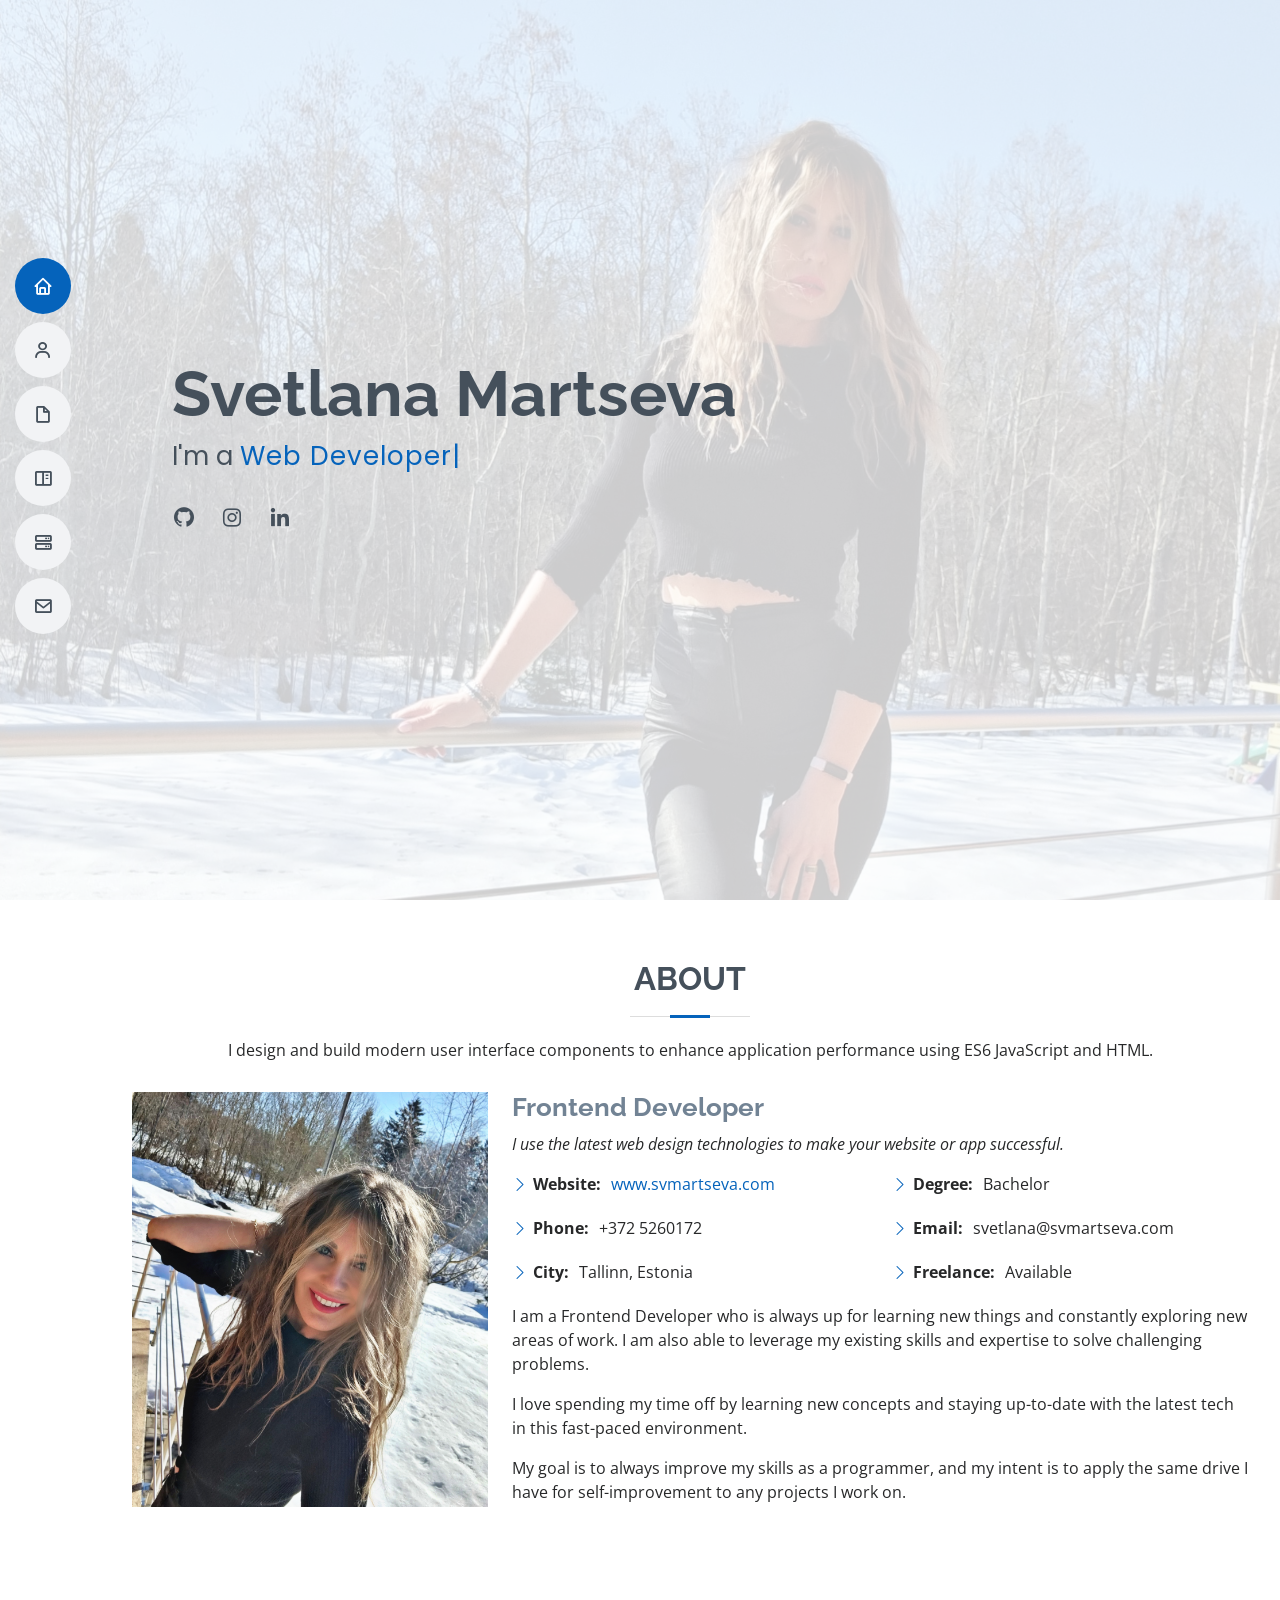
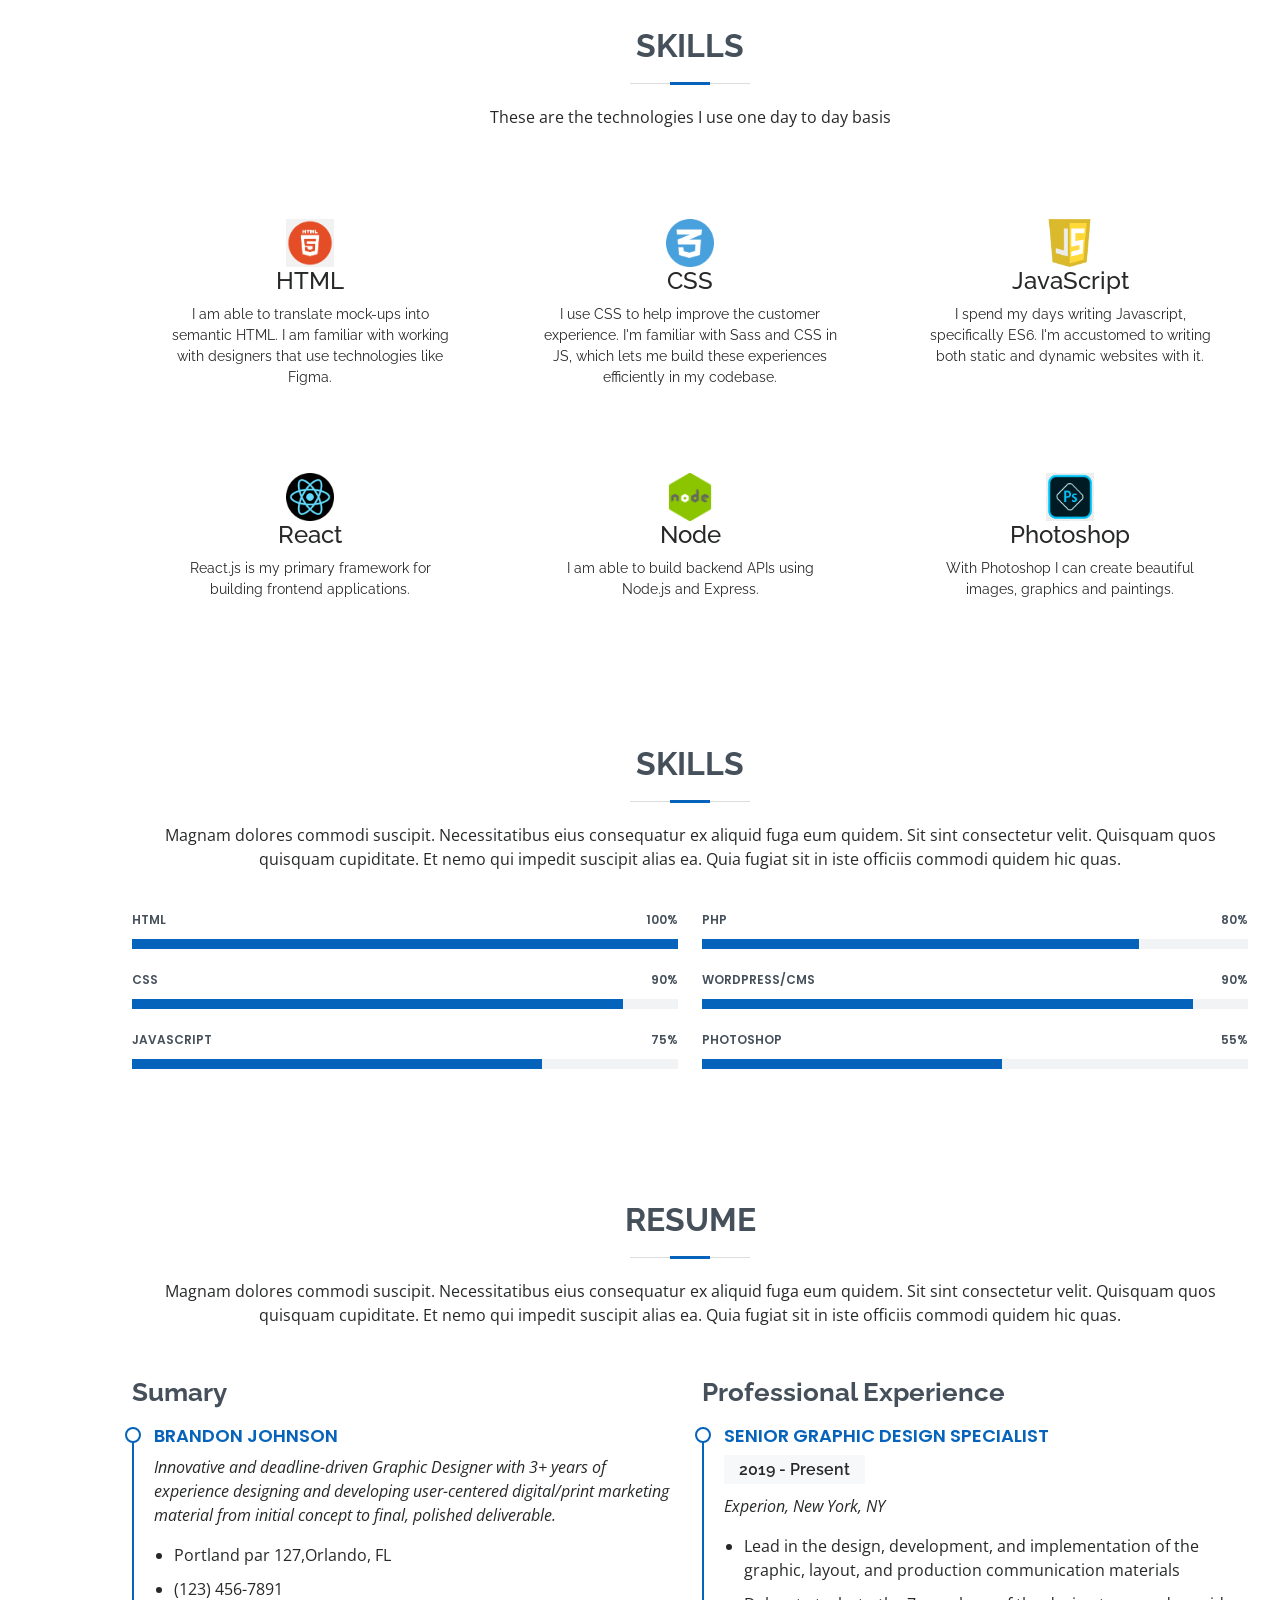
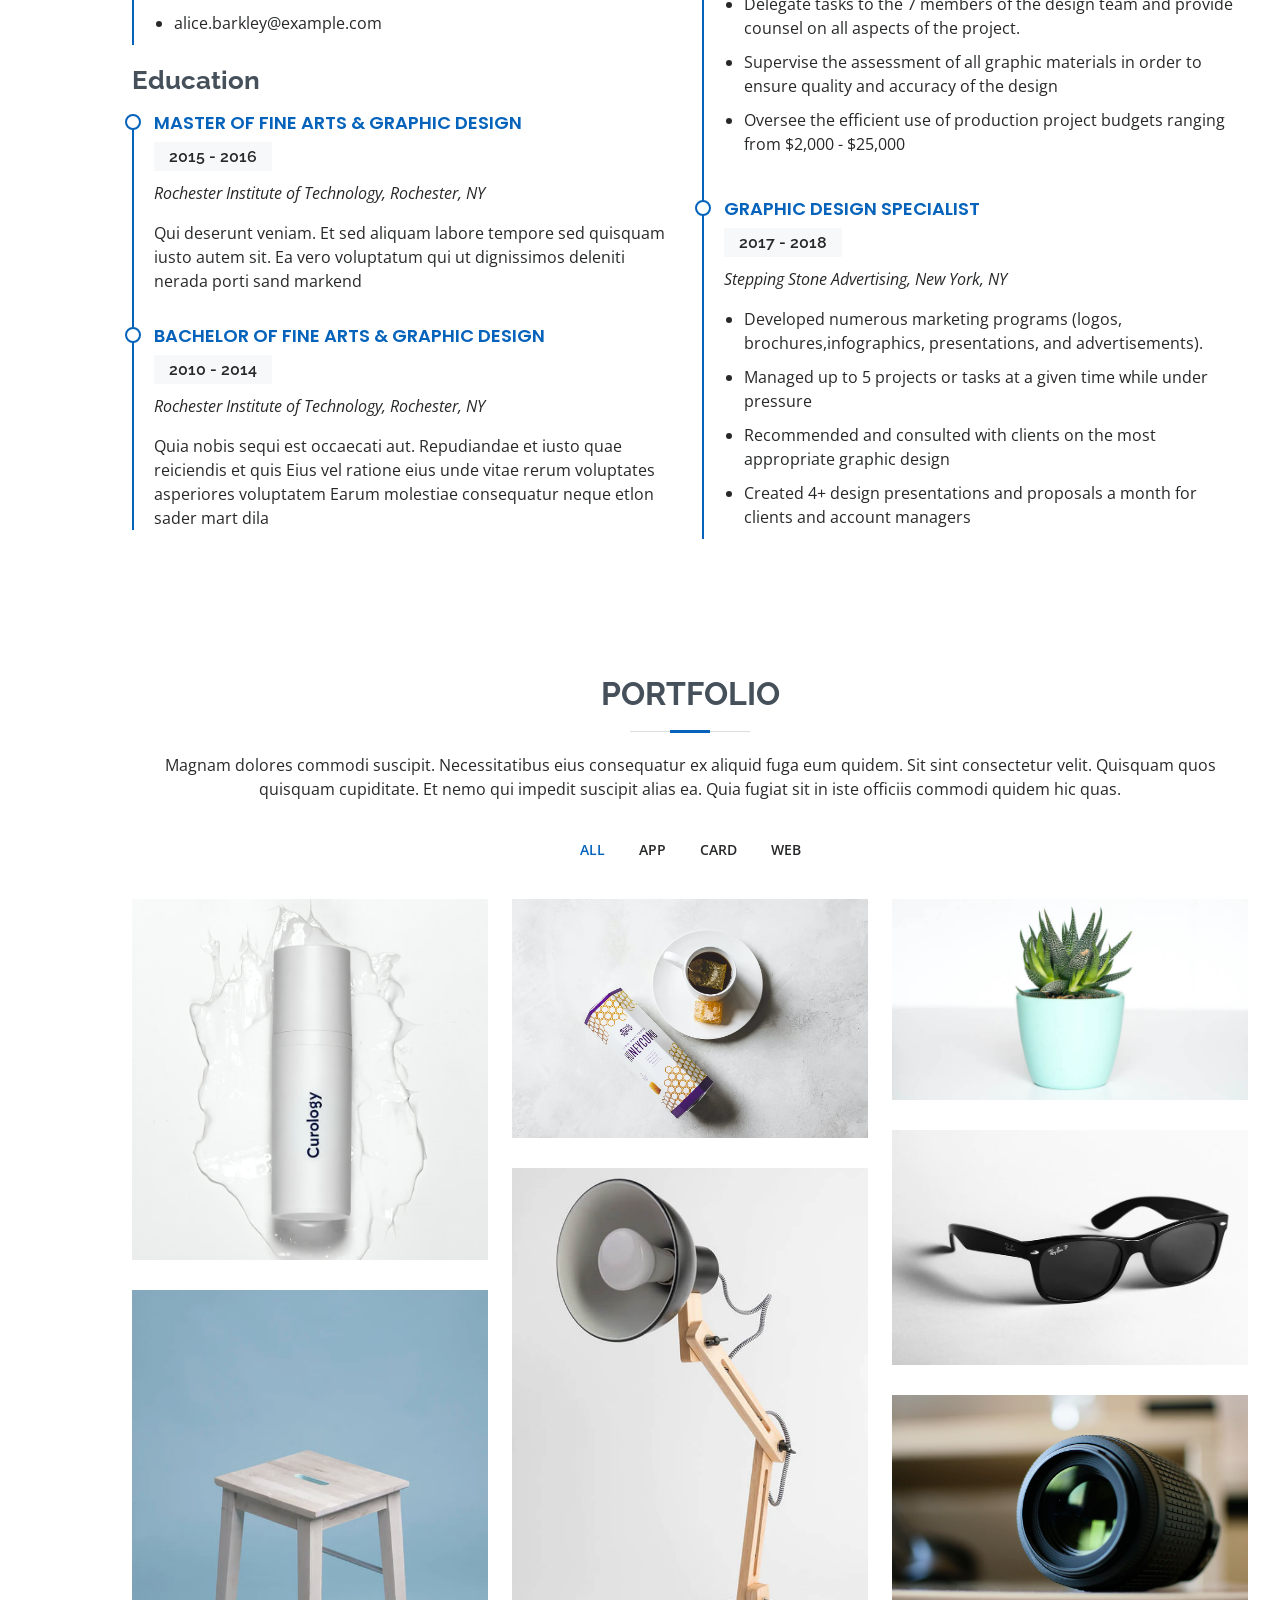
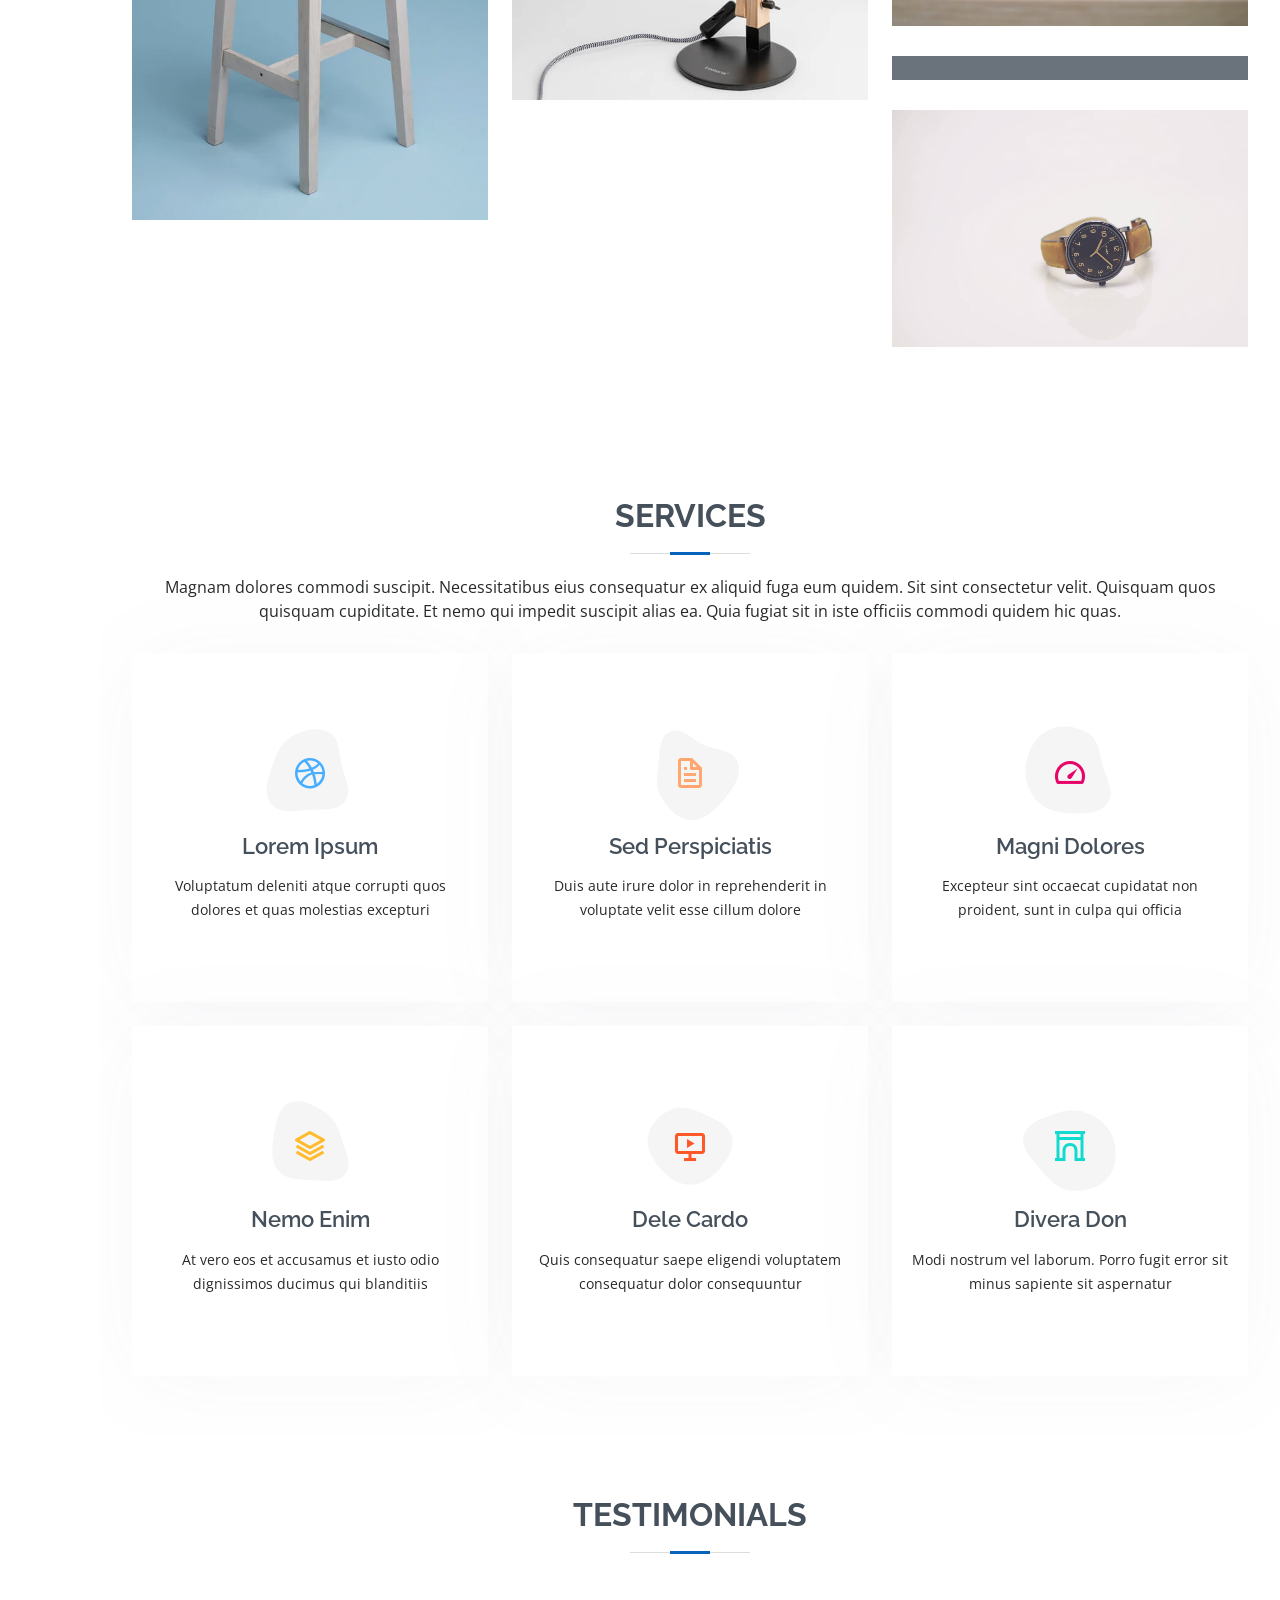
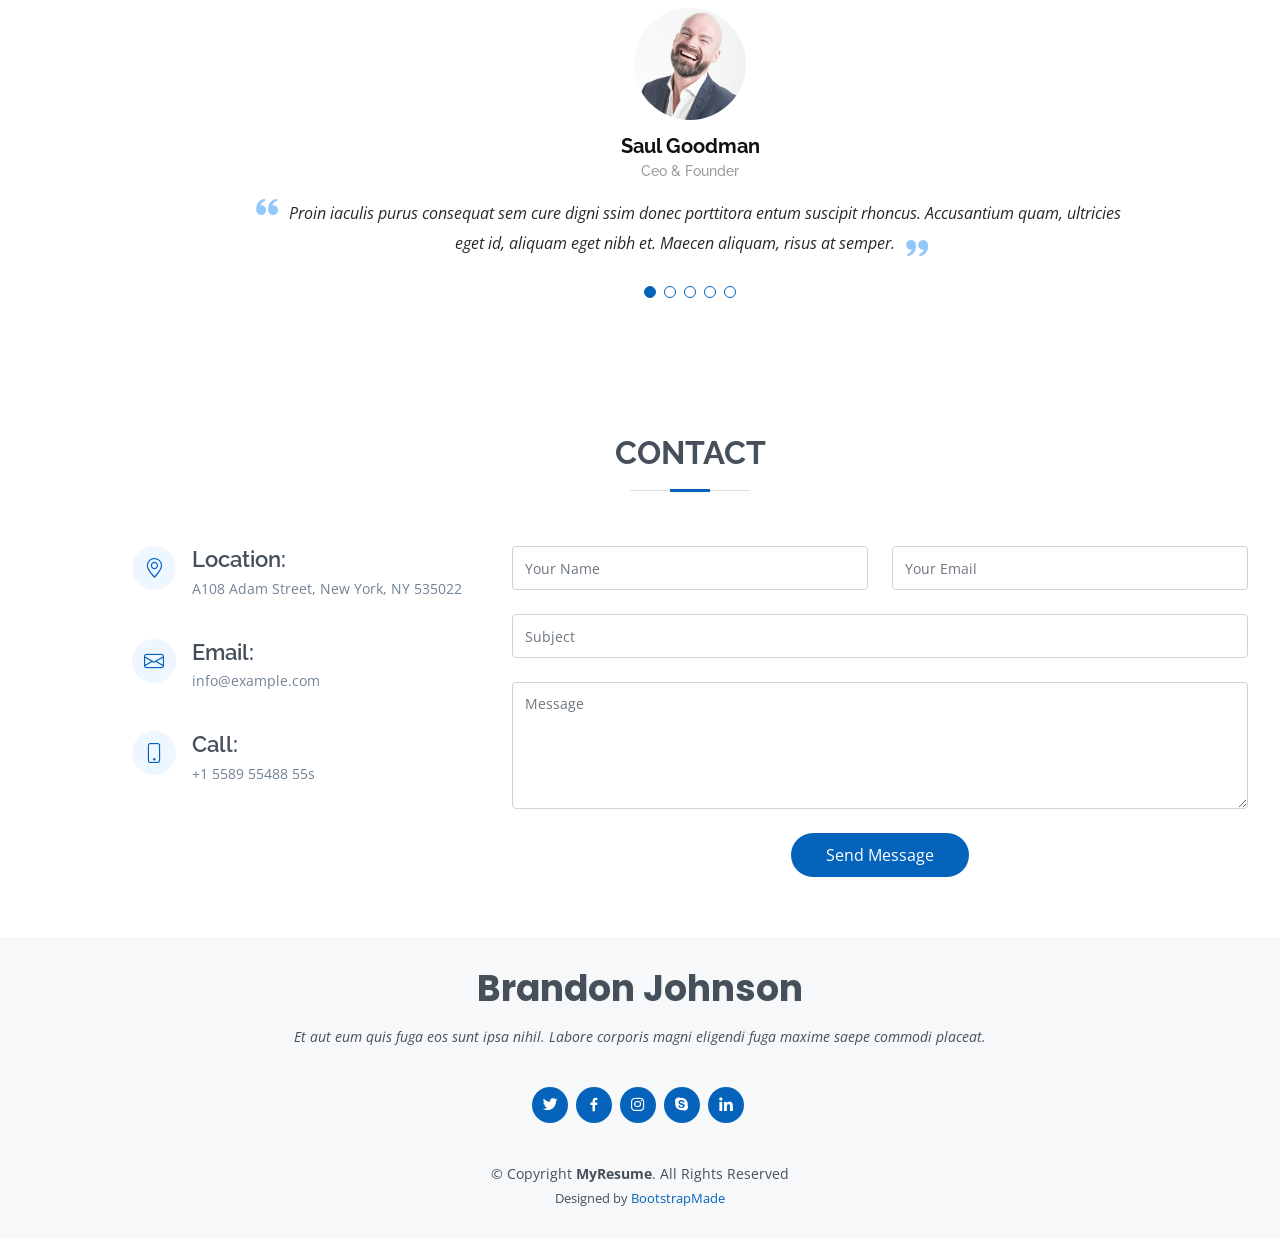
==== index.html @ 1cdd3e46 "Update skills section" ====
<!DOCTYPE html>
<html lang="en">
  <head>
    <meta charset="utf-8" />
    <meta content="width=device-width, initial-scale=1.0" name="viewport" />

    <title>Svetlana Martseva</title>
    <meta content="" name="description" />
    <meta content="" name="keywords" />

    <!-- Favicons -->
    <link href="assets/img/sm-logo.png" rel="icon" />
    <link href="assets/img/apple-touch-icon.png" rel="apple-touch-icon" />

    <!-- Google Fonts -->
    <link
      href="https://fonts.googleapis.com/css?family=Open+Sans:300,300i,400,400i,600,600i,700,700i|Raleway:300,300i,400,400i,500,500i,600,600i,700,700i|Poppins:300,300i,400,400i,500,500i,600,600i,700,700i"
      rel="stylesheet"
    />

    <!-- Vendor CSS Files -->
    <link href="assets/vendor/aos/aos.css" rel="stylesheet" />
    <link
      href="assets/vendor/bootstrap/css/bootstrap.min.css"
      rel="stylesheet"
    />
    <link
      href="assets/vendor/bootstrap-icons/bootstrap-icons.css"
      rel="stylesheet"
    />
    <link href="assets/vendor/boxicons/css/boxicons.min.css" rel="stylesheet" />
    <link
      href="assets/vendor/glightbox/css/glightbox.min.css"
      rel="stylesheet"
    />
    <link href="assets/vendor/swiper/swiper-bundle.min.css" rel="stylesheet" />

    <!-- Template Main CSS File -->
    <link href="assets/css/style.css" rel="stylesheet" />

    <!-- =======================================================
  * Template Name: MyResume - v4.7.0
  * Template URL: https://bootstrapmade.com/free-html-bootstrap-template-my-resume/
  * Author: BootstrapMade.com
  * License: https://bootstrapmade.com/license/
  ======================================================== -->
  </head>

  <body>
    <!-- ======= Mobile nav toggle button ======= -->
    <!-- <button type="button" class="mobile-nav-toggle d-xl-none"><i class="bi bi-list mobile-nav-toggle"></i></button> -->
    <i class="bi bi-list mobile-nav-toggle d-xl-none"></i>
    <!-- ======= Header ======= -->
    <header id="header" class="d-flex flex-column justify-content-center">
      <nav id="navbar" class="navbar nav-menu">
        <ul>
          <li>
            <a href="#hero" class="nav-link scrollto active"
              ><i class="bx bx-home"></i> <span>Home</span></a
            >
          </li>
          <li>
            <a href="#about" class="nav-link scrollto"
              ><i class="bx bx-user"></i> <span>About</span></a
            >
          </li>
          <li>
            <a href="#resume" class="nav-link scrollto"
              ><i class="bx bx-file-blank"></i> <span>Resume</span></a
            >
          </li>
          <li>
            <a href="#portfolio" class="nav-link scrollto"
              ><i class="bx bx-book-content"></i> <span>Portfolio</span></a
            >
          </li>
          <li>
            <a href="#services" class="nav-link scrollto"
              ><i class="bx bx-server"></i> <span>Services</span></a
            >
          </li>
          <li>
            <a href="#contact" class="nav-link scrollto"
              ><i class="bx bx-envelope"></i> <span>Contact</span></a
            >
          </li>
        </ul>
      </nav>
      <!-- .nav-menu -->
    </header>
    <!-- End Header -->

    <!-- ======= Hero Section ======= -->
    <section id="hero" class="d-flex flex-column justify-content-center">
      <div class="container" data-aos="zoom-in" data-aos-delay="100">
        <h1>Svetlana Martseva</h1>
        <p>
          I'm a
          <span
            class="typed"
            data-typed-items="Web Developer, Student, Freelancer"
          ></span>
        </p>
        <div class="social-links">
          <a href="https://github.com/Svmar1203" target="blank" class="github"
            ><i class="bx bxl-github"></i
          ></a>
          <a
            href="https://www.instagram.com/svmar1203/"
            target="blank"
            class="instagram"
            ><i class="bx bxl-instagram"></i
          ></a>
          <a
            href="https://www.linkedin.com/in/svmartseva/"
            target="blank"
            class="linkedin"
            ><i class="bx bxl-linkedin"></i
          ></a>
        </div>
      </div>
    </section>
    <!-- End Hero -->

    <main id="main">
      <!-- ======= About Section ======= -->
      <section id="about" class="about">
        <div class="container" data-aos="fade-up">
          <div class="section-title">
            <h2>About</h2>
            <p>
              I design and build modern user interface components to enhance
              application performance using ES6 JavaScript and HTML.
            </p>
          </div>

          <div class="row">
            <div class="col-lg-4">
              <img src="assets/img/img7.jpg" class="img-fluid" alt="" />
            </div>
            <div class="col-lg-8 pt-4 pt-lg-0 content">
              <h3>Frontend Developer</h3>
              <p class="fst-italic">
                I use the latest web design technologies to make your website or
                app successful.
              </p>
              <div class="row">
                <div class="col-lg-6">
                  <ul>
                    <li>
                      <i class="bi bi-chevron-right"></i>
                      <strong>Website:</strong>
                      <a href="https://www.svmartseva.com" target="_blank"
                        >www.svmartseva.com</a
                      >
                    </li>
                    <li>
                      <i class="bi bi-chevron-right"></i>
                      <strong>Phone:</strong> <span>+372 5260172</span>
                    </li>
                    <li>
                      <i class="bi bi-chevron-right"></i>
                      <strong>City:</strong> <span>Tallinn, Estonia</span>
                    </li>
                  </ul>
                </div>
                <div class="col-lg-6">
                  <ul>
                    <li>
                      <i class="bi bi-chevron-right"></i>
                      <strong>Degree:</strong> <span>Bachelor</span>
                    </li>
                    <li>
                      <i class="bi bi-chevron-right"></i>
                      <strong>Email:</strong>
                      <span>svetlana@svmartseva.com</span>
                    </li>
                    <li>
                      <i class="bi bi-chevron-right"></i>
                      <strong>Freelance:</strong> <span>Available</span>
                    </li>
                  </ul>
                </div>
              </div>
              <p>
                I am a Frontend Developer who is always up for learning new
                things and constantly exploring new areas of work. I am also
                able to leverage my existing skills and expertise to solve
                challenging problems.
              </p>
              <p>
                I love spending my time off by learning new concepts and staying
                up-to-date with the latest tech in this fast-paced environment.
              </p>
              <p>
                My goal is to always improve my skills as a programmer, and my
                intent is to apply the same drive I have for self-improvement to
                any projects I work on.
              </p>
            </div>
          </div>
        </div>
      </section>
      <!-- End About Section -->

      <!-- ======= Skills Section ======= -->
      <section id="skills" class="skills">
        <div class="container" data-aos="fade-up">
          <div class="section-title">
            <h2>Skills</h2>
            <p>These are the technologies I use one day to day basis</p>
          </div>

          <div class="row">
            <div class="col-lg-4 col-md-6">
              <div class="count-box">
                <img src="assets/img/skills/html5.png" class="skill-indiv" />
                <h4>HTML</h4>
                <p>
                  I am able to translate mock-ups into semantic HTML. I am
                  familiar with working with designers that use technologies
                  like Figma.
                </p>
              </div>
            </div>

            <div class="col-lg-4 col-md-6 mt-5 mt-md-0">
              <div class="count-box">
                <img src="assets/img/skills/css5.png" class="skill-indiv" />

                <h4>CSS</h4>
                <p>
                  I use CSS to help improve the customer experience. I'm
                  familiar with Sass and CSS in JS, which lets me build these
                  experiences efficiently in my codebase.
                </p>
              </div>
            </div>

            <div class="col-lg-4 col-md-6 mt-5 mt-lg-0">
              <div class="count-box">
                <img src="assets/img/skills/js.png" class="skill-indiv" />

                <h4>JavaScript</h4>
                <p>
                  I spend my days writing Javascript, specifically ES6. I'm
                  accustomed to writing both static and dynamic websites with
                  it.
                </p>
              </div>
            </div>

            <div class="col-lg-4 col-md-6 mt-5 mt-lg-0">
              <div class="count-box">
                <img src="assets/img/skills/react.png" class="skill-indiv" />

                <h4>React</h4>
                <p>
                  React.js is my primary framework for building frontend
                  applications.
                </p>
              </div>
            </div>

            <div class="col-lg-4 col-md-6 mt-5 mt-lg-0">
              <div class="count-box">
                 <img src="assets/img/skills/node.png" class="skill-indiv"></img>

                <h4>Node</h4>
                <p>
                  I am able to build backend APIs using Node.js and Express.
                </p>
              </div>
            </div>

            <div class="col-lg-4 col-md-6 mt-5 mt-lg-0">
              <div class="count-box">
                <img src="assets/img/skills/ps1.png" class="skill-indiv" />

                <h4>Photoshop</h4>
                <p>
                  With Photoshop I can create beautiful images, graphics and
                  paintings.
                </p>
              </div>
            </div>
          </div>
        </div>
      </section>
      <!-- End Facts Section -->

      <!-- ======= Skills Section ======= -->
      <section id="skills" class="skills section-bg">
        <div class="container" data-aos="fade-up">
          <div class="section-title">
            <h2>Skills</h2>
            <p>
              Magnam dolores commodi suscipit. Necessitatibus eius consequatur
              ex aliquid fuga eum quidem. Sit sint consectetur velit. Quisquam
              quos quisquam cupiditate. Et nemo qui impedit suscipit alias ea.
              Quia fugiat sit in iste officiis commodi quidem hic quas.
            </p>
          </div>

          <div class="row skills-content">
            <div class="col-lg-6">
              <div class="progress">
                <span class="skill">HTML <i class="val">100%</i></span>
                <div class="progress-bar-wrap">
                  <div
                    class="progress-bar"
                    role="progressbar"
                    aria-valuenow="100"
                    aria-valuemin="0"
                    aria-valuemax="100"
                  ></div>
                </div>
              </div>

              <div class="progress">
                <span class="skill">CSS <i class="val">90%</i></span>
                <div class="progress-bar-wrap">
                  <div
                    class="progress-bar"
                    role="progressbar"
                    aria-valuenow="90"
                    aria-valuemin="0"
                    aria-valuemax="100"
                  ></div>
                </div>
              </div>

              <div class="progress">
                <span class="skill">JavaScript <i class="val">75%</i></span>
                <div class="progress-bar-wrap">
                  <div
                    class="progress-bar"
                    role="progressbar"
                    aria-valuenow="75"
                    aria-valuemin="0"
                    aria-valuemax="100"
                  ></div>
                </div>
              </div>
            </div>

            <div class="col-lg-6">
              <div class="progress">
                <span class="skill">PHP <i class="val">80%</i></span>
                <div class="progress-bar-wrap">
                  <div
                    class="progress-bar"
                    role="progressbar"
                    aria-valuenow="80"
                    aria-valuemin="0"
                    aria-valuemax="100"
                  ></div>
                </div>
              </div>

              <div class="progress">
                <span class="skill">WordPress/CMS <i class="val">90%</i></span>
                <div class="progress-bar-wrap">
                  <div
                    class="progress-bar"
                    role="progressbar"
                    aria-valuenow="90"
                    aria-valuemin="0"
                    aria-valuemax="100"
                  ></div>
                </div>
              </div>

              <div class="progress">
                <span class="skill">Photoshop <i class="val">55%</i></span>
                <div class="progress-bar-wrap">
                  <div
                    class="progress-bar"
                    role="progressbar"
                    aria-valuenow="55"
                    aria-valuemin="0"
                    aria-valuemax="100"
                  ></div>
                </div>
              </div>
            </div>
          </div>
        </div>
      </section>
      <!-- End Skills Section -->

      <!-- ======= Resume Section ======= -->
      <section id="resume" class="resume">
        <div class="container" data-aos="fade-up">
          <div class="section-title">
            <h2>Resume</h2>
            <p>
              Magnam dolores commodi suscipit. Necessitatibus eius consequatur
              ex aliquid fuga eum quidem. Sit sint consectetur velit. Quisquam
              quos quisquam cupiditate. Et nemo qui impedit suscipit alias ea.
              Quia fugiat sit in iste officiis commodi quidem hic quas.
            </p>
          </div>

          <div class="row">
            <div class="col-lg-6">
              <h3 class="resume-title">Sumary</h3>
              <div class="resume-item pb-0">
                <h4>Brandon Johnson</h4>
                <p>
                  <em
                    >Innovative and deadline-driven Graphic Designer with 3+
                    years of experience designing and developing user-centered
                    digital/print marketing material from initial concept to
                    final, polished deliverable.</em
                  >
                </p>
                <ul>
                  <li>Portland par 127,Orlando, FL</li>
                  <li>(123) 456-7891</li>
                  <li>alice.barkley@example.com</li>
                </ul>
              </div>

              <h3 class="resume-title">Education</h3>
              <div class="resume-item">
                <h4>Master of Fine Arts &amp; Graphic Design</h4>
                <h5>2015 - 2016</h5>
                <p><em>Rochester Institute of Technology, Rochester, NY</em></p>
                <p>
                  Qui deserunt veniam. Et sed aliquam labore tempore sed
                  quisquam iusto autem sit. Ea vero voluptatum qui ut
                  dignissimos deleniti nerada porti sand markend
                </p>
              </div>
              <div class="resume-item">
                <h4>Bachelor of Fine Arts &amp; Graphic Design</h4>
                <h5>2010 - 2014</h5>
                <p><em>Rochester Institute of Technology, Rochester, NY</em></p>
                <p>
                  Quia nobis sequi est occaecati aut. Repudiandae et iusto quae
                  reiciendis et quis Eius vel ratione eius unde vitae rerum
                  voluptates asperiores voluptatem Earum molestiae consequatur
                  neque etlon sader mart dila
                </p>
              </div>
            </div>
            <div class="col-lg-6">
              <h3 class="resume-title">Professional Experience</h3>
              <div class="resume-item">
                <h4>Senior graphic design specialist</h4>
                <h5>2019 - Present</h5>
                <p><em>Experion, New York, NY </em></p>
                <ul>
                  <li>
                    Lead in the design, development, and implementation of the
                    graphic, layout, and production communication materials
                  </li>
                  <li>
                    Delegate tasks to the 7 members of the design team and
                    provide counsel on all aspects of the project.
                  </li>
                  <li>
                    Supervise the assessment of all graphic materials in order
                    to ensure quality and accuracy of the design
                  </li>
                  <li>
                    Oversee the efficient use of production project budgets
                    ranging from $2,000 - $25,000
                  </li>
                </ul>
              </div>
              <div class="resume-item">
                <h4>Graphic design specialist</h4>
                <h5>2017 - 2018</h5>
                <p><em>Stepping Stone Advertising, New York, NY</em></p>
                <ul>
                  <li>
                    Developed numerous marketing programs (logos,
                    brochures,infographics, presentations, and advertisements).
                  </li>
                  <li>
                    Managed up to 5 projects or tasks at a given time while
                    under pressure
                  </li>
                  <li>
                    Recommended and consulted with clients on the most
                    appropriate graphic design
                  </li>
                  <li>
                    Created 4+ design presentations and proposals a month for
                    clients and account managers
                  </li>
                </ul>
              </div>
            </div>
          </div>
        </div>
      </section>
      <!-- End Resume Section -->

      <!-- ======= Portfolio Section ======= -->
      <section id="portfolio" class="portfolio section-bg">
        <div class="container" data-aos="fade-up">
          <div class="section-title">
            <h2>Portfolio</h2>
            <p>
              Magnam dolores commodi suscipit. Necessitatibus eius consequatur
              ex aliquid fuga eum quidem. Sit sint consectetur velit. Quisquam
              quos quisquam cupiditate. Et nemo qui impedit suscipit alias ea.
              Quia fugiat sit in iste officiis commodi quidem hic quas.
            </p>
          </div>

          <div class="row">
            <div
              class="col-lg-12 d-flex justify-content-center"
              data-aos="fade-up"
              data-aos-delay="100"
            >
              <ul id="portfolio-flters">
                <li data-filter="*" class="filter-active">All</li>
                <li data-filter=".filter-app">App</li>
                <li data-filter=".filter-card">Card</li>
                <li data-filter=".filter-web">Web</li>
              </ul>
            </div>
          </div>

          <div
            class="row portfolio-container"
            data-aos="fade-up"
            data-aos-delay="200"
          >
            <div class="col-lg-4 col-md-6 portfolio-item filter-app">
              <div class="portfolio-wrap">
                <img
                  src="assets/img/portfolio/portfolio-1.jpg"
                  class="img-fluid"
                  alt=""
                />
                <div class="portfolio-info">
                  <h4>App 1</h4>
                  <p>App</p>
                  <div class="portfolio-links">
                    <a
                      href="assets/img/portfolio/portfolio-1.jpg"
                      data-gallery="portfolioGallery"
                      class="portfolio-lightbox"
                      title="App 1"
                      ><i class="bx bx-plus"></i
                    ></a>
                    <a
                      href="portfolio-details.html"
                      class="portfolio-details-lightbox"
                      data-glightbox="type: external"
                      title="Portfolio Details"
                      ><i class="bx bx-link"></i
                    ></a>
                  </div>
                </div>
              </div>
            </div>

            <div class="col-lg-4 col-md-6 portfolio-item filter-web">
              <div class="portfolio-wrap">
                <img
                  src="assets/img/portfolio/portfolio-2.jpg"
                  class="img-fluid"
                  alt=""
                />
                <div class="portfolio-info">
                  <h4>Web 3</h4>
                  <p>Web</p>
                  <div class="portfolio-links">
                    <a
                      href="assets/img/portfolio/portfolio-2.jpg"
                      data-gallery="portfolioGallery"
                      class="portfolio-lightbox"
                      title="Web 3"
                      ><i class="bx bx-plus"></i
                    ></a>
                    <a
                      href="portfolio-details.html"
                      class="portfolio-details-lightbox"
                      data-glightbox="type: external"
                      title="Portfolio Details"
                      ><i class="bx bx-link"></i
                    ></a>
                  </div>
                </div>
              </div>
            </div>

            <div class="col-lg-4 col-md-6 portfolio-item filter-app">
              <div class="portfolio-wrap">
                <img
                  src="assets/img/portfolio/portfolio-3.jpg"
                  class="img-fluid"
                  alt=""
                />
                <div class="portfolio-info">
                  <h4>App 2</h4>
                  <p>App</p>
                  <div class="portfolio-links">
                    <a
                      href="assets/img/portfolio/portfolio-3.jpg"
                      data-gallery="portfolioGallery"
                      class="portfolio-lightbox"
                      title="App 2"
                      ><i class="bx bx-plus"></i
                    ></a>
                    <a
                      href="portfolio-details.html"
                      class="portfolio-details-lightbox"
                      data-glightbox="type: external"
                      title="Portfolio Details"
                      ><i class="bx bx-link"></i
                    ></a>
                  </div>
                </div>
              </div>
            </div>

            <div class="col-lg-4 col-md-6 portfolio-item filter-card">
              <div class="portfolio-wrap">
                <img
                  src="assets/img/portfolio/portfolio-4.jpg"
                  class="img-fluid"
                  alt=""
                />
                <div class="portfolio-info">
                  <h4>Card 2</h4>
                  <p>Card</p>
                  <div class="portfolio-links">
                    <a
                      href="assets/img/portfolio/portfolio-4.jpg"
                      data-gallery="portfolioGallery"
                      class="portfolio-lightbox"
                      title="Card 2"
                      ><i class="bx bx-plus"></i
                    ></a>
                    <a
                      href="portfolio-details.html"
                      class="portfolio-details-lightbox"
                      data-glightbox="type: external"
                      title="Portfolio Details"
                      ><i class="bx bx-link"></i
                    ></a>
                  </div>
                </div>
              </div>
            </div>

            <div class="col-lg-4 col-md-6 portfolio-item filter-web">
              <div class="portfolio-wrap">
                <img
                  src="assets/img/portfolio/portfolio-5.jpg"
                  class="img-fluid"
                  alt=""
                />
                <div class="portfolio-info">
                  <h4>Web 2</h4>
                  <p>Web</p>
                  <div class="portfolio-links">
                    <a
                      href="assets/img/portfolio/portfolio-5.jpg"
                      data-gallery="portfolioGallery"
                      class="portfolio-lightbox"
                      title="Web 2"
                      ><i class="bx bx-plus"></i
                    ></a>
                    <a
                      href="portfolio-details.html"
                      class="portfolio-details-lightbox"
                      data-glightbox="type: external"
                      title="Portfolio Details"
                      ><i class="bx bx-link"></i
                    ></a>
                  </div>
                </div>
              </div>
            </div>

            <div class="col-lg-4 col-md-6 portfolio-item filter-app">
              <div class="portfolio-wrap">
                <img
                  src="assets/img/portfolio/portfolio-6.jpg"
                  class="img-fluid"
                  alt=""
                />
                <div class="portfolio-info">
                  <h4>App 3</h4>
                  <p>App</p>
                  <div class="portfolio-links">
                    <a
                      href="assets/img/portfolio/portfolio-6.jpg"
                      data-gallery="portfolioGallery"
                      class="portfolio-lightbox"
                      title="App 3"
                      ><i class="bx bx-plus"></i
                    ></a>
                    <a
                      href="portfolio-details.html"
                      class="portfolio-details-lightbox"
                      data-glightbox="type: external"
                      title="Portfolio Details"
                      ><i class="bx bx-link"></i
                    ></a>
                  </div>
                </div>
              </div>
            </div>

            <div class="col-lg-4 col-md-6 portfolio-item filter-card">
              <div class="portfolio-wrap">
                <img
                  src="assets/img/portfolio/portfolio-7.jpg"
                  class="img-fluid"
                  alt=""
                />
                <div class="portfolio-info">
                  <h4>Card 1</h4>
                  <p>Card</p>
                  <div class="portfolio-links">
                    <a
                      href="assets/img/portfolio/portfolio-7.jpg"
                      data-gallery="portfolioGallery"
                      class="portfolio-lightbox"
                      title="Card 1"
                      ><i class="bx bx-plus"></i
                    ></a>
                    <a
                      href="portfolio-details.html"
                      class="portfolio-details-lightbox"
                      data-glightbox="type: external"
                      title="Portfolio Details"
                      ><i class="bx bx-link"></i
                    ></a>
                  </div>
                </div>
              </div>
            </div>

            <div class="col-lg-4 col-md-6 portfolio-item filter-card">
              <div class="portfolio-wrap">
                <img
                  src="assets/img/portfolio/portfolio-8.jpg"
                  class="img-fluid"
                  alt=""
                />
                <div class="portfolio-info">
                  <h4>Card 3</h4>
                  <p>Card</p>
                  <div class="portfolio-links">
                    <a
                      href="assets/img/portfolio/portfolio-8.jpg"
                      data-gallery="portfolioGallery"
                      class="portfolio-lightbox"
                      title="Card 3"
                      ><i class="bx bx-plus"></i
                    ></a>
                    <a
                      href="portfolio-details.html"
                      class="portfolio-details-lightbox"
                      data-glightbox="type: external"
                      title="Portfolio Details"
                      ><i class="bx bx-link"></i
                    ></a>
                  </div>
                </div>
              </div>
            </div>

            <div class="col-lg-4 col-md-6 portfolio-item filter-web">
              <div class="portfolio-wrap">
                <img
                  src="assets/img/portfolio/portfolio-9.jpg"
                  class="img-fluid"
                  alt=""
                />
                <div class="portfolio-info">
                  <h4>Web 3</h4>
                  <p>Web</p>
                  <div class="portfolio-links">
                    <a
                      href="assets/img/portfolio/portfolio-9.jpg"
                      data-gallery="portfolioGallery"
                      class="portfolio-lightbox"
                      title="Web 3"
                      ><i class="bx bx-plus"></i
                    ></a>
                    <a
                      href="portfolio-details.html"
                      class="portfolio-details-lightbox"
                      data-glightbox="type: external"
                      title="Portfolio Details"
                      ><i class="bx bx-link"></i
                    ></a>
                  </div>
                </div>
              </div>
            </div>
          </div>
        </div>
      </section>
      <!-- End Portfolio Section -->

      <!-- ======= Services Section ======= -->
      <section id="services" class="services">
        <div class="container" data-aos="fade-up">
          <div class="section-title">
            <h2>Services</h2>
            <p>
              Magnam dolores commodi suscipit. Necessitatibus eius consequatur
              ex aliquid fuga eum quidem. Sit sint consectetur velit. Quisquam
              quos quisquam cupiditate. Et nemo qui impedit suscipit alias ea.
              Quia fugiat sit in iste officiis commodi quidem hic quas.
            </p>
          </div>

          <div class="row">
            <div
              class="col-lg-4 col-md-6 d-flex align-items-stretch"
              data-aos="zoom-in"
              data-aos-delay="100"
            >
              <div class="icon-box iconbox-blue">
                <div class="icon">
                  <svg
                    width="100"
                    height="100"
                    viewBox="0 0 600 600"
                    xmlns="http://www.w3.org/2000/svg"
                  >
                    <path
                      stroke="none"
                      stroke-width="0"
                      fill="#f5f5f5"
                      d="M300,521.0016835830174C376.1290562159157,517.8887921683347,466.0731472004068,529.7835943286574,510.70327084640275,468.03025145048787C554.3714126377745,407.6079735673963,508.03601936045806,328.9844924480964,491.2728898941984,256.3432110539036C474.5976632858925,184.082847569629,479.9380746630129,96.60480741107993,416.23090153303,58.64404602377083C348.86323505073057,18.502131276798302,261.93793281208167,40.57373210992963,193.5410806939664,78.93577620505333C130.42746243093433,114.334589627462,98.30271207620316,179.96522072025542,76.75703585869454,249.04625023123273C51.97151888228291,328.5150500222984,13.704378332031375,421.85034740162234,66.52175969318436,486.19268352777647C119.04800174914682,550.1803526380478,217.28368757567262,524.383925680826,300,521.0016835830174"
                    ></path>
                  </svg>
                  <i class="bx bxl-dribbble"></i>
                </div>
                <h4><a href="">Lorem Ipsum</a></h4>
                <p>
                  Voluptatum deleniti atque corrupti quos dolores et quas
                  molestias excepturi
                </p>
              </div>
            </div>

            <div
              class="col-lg-4 col-md-6 d-flex align-items-stretch mt-4 mt-md-0"
              data-aos="zoom-in"
              data-aos-delay="200"
            >
              <div class="icon-box iconbox-orange">
                <div class="icon">
                  <svg
                    width="100"
                    height="100"
                    viewBox="0 0 600 600"
                    xmlns="http://www.w3.org/2000/svg"
                  >
                    <path
                      stroke="none"
                      stroke-width="0"
                      fill="#f5f5f5"
                      d="M300,582.0697525312426C382.5290701553225,586.8405444964366,449.9789794690241,525.3245884688669,502.5850820975895,461.55621195738473C556.606425686781,396.0723002908107,615.8543463187945,314.28637112970534,586.6730223649479,234.56875336149918C558.9533121215079,158.8439757836574,454.9685369536778,164.00468322053177,381.49747125262974,130.76875717737553C312.15926192815925,99.40240125094834,248.97055460311594,18.661163978235184,179.8680185752513,50.54337015887873C110.5421016452524,82.52863877960104,119.82277516462835,180.83849132639028,109.12597500060166,256.43424936330496C100.08760227029461,320.3096726198365,92.17705696193138,384.0621239912766,124.79988738764834,439.7174275375508C164.83382741302287,508.01625554203684,220.96474134820875,577.5009287672846,300,582.0697525312426"
                    ></path>
                  </svg>
                  <i class="bx bx-file"></i>
                </div>
                <h4><a href="">Sed Perspiciatis</a></h4>
                <p>
                  Duis aute irure dolor in reprehenderit in voluptate velit esse
                  cillum dolore
                </p>
              </div>
            </div>

            <div
              class="col-lg-4 col-md-6 d-flex align-items-stretch mt-4 mt-lg-0"
              data-aos="zoom-in"
              data-aos-delay="300"
            >
              <div class="icon-box iconbox-pink">
                <div class="icon">
                  <svg
                    width="100"
                    height="100"
                    viewBox="0 0 600 600"
                    xmlns="http://www.w3.org/2000/svg"
                  >
                    <path
                      stroke="none"
                      stroke-width="0"
                      fill="#f5f5f5"
                      d="M300,541.5067337569781C382.14930387511276,545.0595476570109,479.8736841581634,548.3450877840088,526.4010558755058,480.5488172755941C571.5218469581645,414.80211281144784,517.5187510058486,332.0715597781072,496.52539010469104,255.14436215662573C477.37192572678356,184.95920475031193,473.57363656557914,105.61284051026155,413.0603344069578,65.22779650032875C343.27470386102294,18.654635553484475,251.2091493199835,5.337323636656869,175.0934190732945,40.62881213300186C97.87086631185822,76.43348514350839,51.98124368387456,156.15599469081315,36.44837278890362,239.84606092416172C21.716077023791087,319.22268207091537,43.775223500013084,401.1760424656574,96.891909868211,461.97329694683043C147.22146801428983,519.5804099606455,223.5754009179313,538.201503339737,300,541.5067337569781"
                    ></path>
                  </svg>
                  <i class="bx bx-tachometer"></i>
                </div>
                <h4><a href="">Magni Dolores</a></h4>
                <p>
                  Excepteur sint occaecat cupidatat non proident, sunt in culpa
                  qui officia
                </p>
              </div>
            </div>

            <div
              class="col-lg-4 col-md-6 d-flex align-items-stretch mt-4"
              data-aos="zoom-in"
              data-aos-delay="100"
            >
              <div class="icon-box iconbox-yellow">
                <div class="icon">
                  <svg
                    width="100"
                    height="100"
                    viewBox="0 0 600 600"
                    xmlns="http://www.w3.org/2000/svg"
                  >
                    <path
                      stroke="none"
                      stroke-width="0"
                      fill="#f5f5f5"
                      d="M300,503.46388370962813C374.79870501325706,506.71871716319447,464.8034551963731,527.1746412648533,510.4981551193396,467.86667711651364C555.9287308511215,408.9015244558933,512.6030010748507,327.5744911775523,490.211057578863,256.5855673507754C471.097692560561,195.9906835881958,447.69079081568157,138.11976852964426,395.19560036434837,102.3242989838813C329.3053358748298,57.3949838291264,248.02791733380457,8.279543830951368,175.87071277845988,42.242879143198664C103.41431057327972,76.34704239035025,93.79494320519305,170.9812938413882,81.28167332365135,250.07896920659033C70.17666984294237,320.27484674793965,64.84698225790005,396.69656628748305,111.28512138212992,450.4950937839243C156.20124167950087,502.5303643271138,231.32542653798444,500.4755392045468,300,503.46388370962813"
                    ></path>
                  </svg>
                  <i class="bx bx-layer"></i>
                </div>
                <h4><a href="">Nemo Enim</a></h4>
                <p>
                  At vero eos et accusamus et iusto odio dignissimos ducimus qui
                  blanditiis
                </p>
              </div>
            </div>

            <div
              class="col-lg-4 col-md-6 d-flex align-items-stretch mt-4"
              data-aos="zoom-in"
              data-aos-delay="200"
            >
              <div class="icon-box iconbox-red">
                <div class="icon">
                  <svg
                    width="100"
                    height="100"
                    viewBox="0 0 600 600"
                    xmlns="http://www.w3.org/2000/svg"
                  >
                    <path
                      stroke="none"
                      stroke-width="0"
                      fill="#f5f5f5"
                      d="M300,532.3542879108572C369.38199826031484,532.3153073249985,429.10787420159085,491.63046689027357,474.5244479745417,439.17860296908856C522.8885846962883,383.3225815378663,569.1668002868075,314.3205725914397,550.7432151929288,242.7694973846089C532.6665558377875,172.5657663291529,456.2379748765914,142.6223662098291,390.3689995646985,112.34683881706744C326.66090330228417,83.06452184765237,258.84405631176094,53.51806209861945,193.32584062364296,78.48882559362697C121.61183558270385,105.82097193414197,62.805066853699245,167.19869350419734,48.57481801355237,242.6138429142374C34.843463184063346,315.3850353017275,76.69343916112496,383.4422959591041,125.22947124332185,439.3748458443577C170.7312796277747,491.8107796887764,230.57421082200815,532.3932930995766,300,532.3542879108572"
                    ></path>
                  </svg>
                  <i class="bx bx-slideshow"></i>
                </div>
                <h4><a href="">Dele Cardo</a></h4>
                <p>
                  Quis consequatur saepe eligendi voluptatem consequatur dolor
                  consequuntur
                </p>
              </div>
            </div>

            <div
              class="col-lg-4 col-md-6 d-flex align-items-stretch mt-4"
              data-aos="zoom-in"
              data-aos-delay="300"
            >
              <div class="icon-box iconbox-teal">
                <div class="icon">
                  <svg
                    width="100"
                    height="100"
                    viewBox="0 0 600 600"
                    xmlns="http://www.w3.org/2000/svg"
                  >
                    <path
                      stroke="none"
                      stroke-width="0"
                      fill="#f5f5f5"
                      d="M300,566.797414625762C385.7384707136149,576.1784315230908,478.7894351017131,552.8928747891023,531.9192734346935,484.94944893311C584.6109503024035,417.5663521118492,582.489472248146,322.67544863468447,553.9536738515405,242.03673114598146C529.1557734026468,171.96086150256528,465.24506316201064,127.66468636344209,395.9583748389544,100.7403814666027C334.2173773831606,76.7482773500951,269.4350130405921,84.62216499799875,207.1952322260088,107.2889140133804C132.92018162631612,134.33871894543012,41.79353780512637,160.00259165414826,22.644507872594943,236.69541883565114C3.319112789854554,314.0945973066697,72.72355303640163,379.243833228382,124.04198916343866,440.3218312028393C172.9286146004772,498.5055451809895,224.45579914871206,558.5317968840102,300,566.797414625762"
                    ></path>
                  </svg>
                  <i class="bx bx-arch"></i>
                </div>
                <h4><a href="">Divera Don</a></h4>
                <p>
                  Modi nostrum vel laborum. Porro fugit error sit minus sapiente
                  sit aspernatur
                </p>
              </div>
            </div>
          </div>
        </div>
      </section>
      <!-- End Services Section -->

      <!-- ======= Testimonials Section ======= -->
      <section id="testimonials" class="testimonials section-bg">
        <div class="container" data-aos="fade-up">
          <div class="section-title">
            <h2>Testimonials</h2>
          </div>

          <div
            class="testimonials-slider swiper"
            data-aos="fade-up"
            data-aos-delay="100"
          >
            <div class="swiper-wrapper">
              <div class="swiper-slide">
                <div class="testimonial-item">
                  <img
                    src="assets/img/testimonials/testimonials-1.jpg"
                    class="testimonial-img"
                    alt=""
                  />
                  <h3>Saul Goodman</h3>
                  <h4>Ceo &amp; Founder</h4>
                  <p>
                    <i class="bx bxs-quote-alt-left quote-icon-left"></i>
                    Proin iaculis purus consequat sem cure digni ssim donec
                    porttitora entum suscipit rhoncus. Accusantium quam,
                    ultricies eget id, aliquam eget nibh et. Maecen aliquam,
                    risus at semper.
                    <i class="bx bxs-quote-alt-right quote-icon-right"></i>
                  </p>
                </div>
              </div>
              <!-- End testimonial item -->

              <div class="swiper-slide">
                <div class="testimonial-item">
                  <img
                    src="assets/img/testimonials/testimonials-2.jpg"
                    class="testimonial-img"
                    alt=""
                  />
                  <h3>Sara Wilsson</h3>
                  <h4>Designer</h4>
                  <p>
                    <i class="bx bxs-quote-alt-left quote-icon-left"></i>
                    Export tempor illum tamen malis malis eram quae irure esse
                    labore quem cillum quid cillum eram malis quorum velit fore
                    eram velit sunt aliqua noster fugiat irure amet legam anim
                    culpa.
                    <i class="bx bxs-quote-alt-right quote-icon-right"></i>
                  </p>
                </div>
              </div>
              <!-- End testimonial item -->

              <div class="swiper-slide">
                <div class="testimonial-item">
                  <img
                    src="assets/img/testimonials/testimonials-3.jpg"
                    class="testimonial-img"
                    alt=""
                  />
                  <h3>Jena Karlis</h3>
                  <h4>Store Owner</h4>
                  <p>
                    <i class="bx bxs-quote-alt-left quote-icon-left"></i>
                    Enim nisi quem export duis labore cillum quae magna enim
                    sint quorum nulla quem veniam duis minim tempor labore quem
                    eram duis noster aute amet eram fore quis sint minim.
                    <i class="bx bxs-quote-alt-right quote-icon-right"></i>
                  </p>
                </div>
              </div>
              <!-- End testimonial item -->

              <div class="swiper-slide">
                <div class="testimonial-item">
                  <img
                    src="assets/img/testimonials/testimonials-4.jpg"
                    class="testimonial-img"
                    alt=""
                  />
                  <h3>Matt Brandon</h3>
                  <h4>Freelancer</h4>
                  <p>
                    <i class="bx bxs-quote-alt-left quote-icon-left"></i>
                    Fugiat enim eram quae cillum dolore dolor amet nulla culpa
                    multos export minim fugiat minim velit minim dolor enim duis
                    veniam ipsum anim magna sunt elit fore quem dolore labore
                    illum veniam.
                    <i class="bx bxs-quote-alt-right quote-icon-right"></i>
                  </p>
                </div>
              </div>
              <!-- End testimonial item -->

              <div class="swiper-slide">
                <div class="testimonial-item">
                  <img
                    src="assets/img/testimonials/testimonials-5.jpg"
                    class="testimonial-img"
                    alt=""
                  />
                  <h3>John Larson</h3>
                  <h4>Entrepreneur</h4>
                  <p>
                    <i class="bx bxs-quote-alt-left quote-icon-left"></i>
                    Quis quorum aliqua sint quem legam fore sunt eram irure
                    aliqua veniam tempor noster veniam enim culpa labore duis
                    sunt culpa nulla illum cillum fugiat legam esse veniam culpa
                    fore nisi cillum quid.
                    <i class="bx bxs-quote-alt-right quote-icon-right"></i>
                  </p>
                </div>
              </div>
              <!-- End testimonial item -->
            </div>
            <div class="swiper-pagination"></div>
          </div>
        </div>
      </section>
      <!-- End Testimonials Section -->

      <!-- ======= Contact Section ======= -->
      <section id="contact" class="contact">
        <div class="container" data-aos="fade-up">
          <div class="section-title">
            <h2>Contact</h2>
          </div>

          <div class="row mt-1">
            <div class="col-lg-4">
              <div class="info">
                <div class="address">
                  <i class="bi bi-geo-alt"></i>
                  <h4>Location:</h4>
                  <p>A108 Adam Street, New York, NY 535022</p>
                </div>

                <div class="email">
                  <i class="bi bi-envelope"></i>
                  <h4>Email:</h4>
                  <p>info@example.com</p>
                </div>

                <div class="phone">
                  <i class="bi bi-phone"></i>
                  <h4>Call:</h4>
                  <p>+1 5589 55488 55s</p>
                </div>
              </div>
            </div>

            <div class="col-lg-8 mt-5 mt-lg-0">
              <form
                action="forms/contact.php"
                method="post"
                role="form"
                class="php-email-form"
              >
                <div class="row">
                  <div class="col-md-6 form-group">
                    <input
                      type="text"
                      name="name"
                      class="form-control"
                      id="name"
                      placeholder="Your Name"
                      required
                    />
                  </div>
                  <div class="col-md-6 form-group mt-3 mt-md-0">
                    <input
                      type="email"
                      class="form-control"
                      name="email"
                      id="email"
                      placeholder="Your Email"
                      required
                    />
                  </div>
                </div>
                <div class="form-group mt-3">
                  <input
                    type="text"
                    class="form-control"
                    name="subject"
                    id="subject"
                    placeholder="Subject"
                    required
                  />
                </div>
                <div class="form-group mt-3">
                  <textarea
                    class="form-control"
                    name="message"
                    rows="5"
                    placeholder="Message"
                    required
                  ></textarea>
                </div>
                <div class="my-3">
                  <div class="loading">Loading</div>
                  <div class="error-message"></div>
                  <div class="sent-message">
                    Your message has been sent. Thank you!
                  </div>
                </div>
                <div class="text-center">
                  <button type="submit">Send Message</button>
                </div>
              </form>
            </div>
          </div>
        </div>
      </section>
      <!-- End Contact Section -->
    </main>
    <!-- End #main -->

    <!-- ======= Footer ======= -->
    <footer id="footer">
      <div class="container">
        <h3>Brandon Johnson</h3>
        <p>
          Et aut eum quis fuga eos sunt ipsa nihil. Labore corporis magni
          eligendi fuga maxime saepe commodi placeat.
        </p>
        <div class="social-links">
          <a href="#" class="twitter"><i class="bx bxl-twitter"></i></a>
          <a href="#" class="facebook"><i class="bx bxl-facebook"></i></a>
          <a href="#" class="instagram"><i class="bx bxl-instagram"></i></a>
          <a href="#" class="google-plus"><i class="bx bxl-skype"></i></a>
          <a href="#" class="linkedin"><i class="bx bxl-linkedin"></i></a>
        </div>
        <div class="copyright">
          &copy; Copyright <strong><span>MyResume</span></strong
          >. All Rights Reserved
        </div>
        <div class="credits">
          <!-- All the links in the footer should remain intact. -->
          <!-- You can delete the links only if you purchased the pro version. -->
          <!-- Licensing information: [license-url] -->
          <!-- Purchase the pro version with working PHP/AJAX contact form: https://bootstrapmade.com/free-html-bootstrap-template-my-resume/ -->
          Designed by <a href="https://bootstrapmade.com/">BootstrapMade</a>
        </div>
      </div>
    </footer>
    <!-- End Footer -->

    <div id="preloader"></div>
    <a
      href="#"
      class="back-to-top d-flex align-items-center justify-content-center"
      ><i class="bi bi-arrow-up-short"></i
    ></a>

    <!-- Vendor JS Files -->
    <script src="assets/vendor/purecounter/purecounter.js"></script>
    <script src="assets/vendor/aos/aos.js"></script>
    <script src="assets/vendor/bootstrap/js/bootstrap.bundle.min.js"></script>
    <script src="assets/vendor/glightbox/js/glightbox.min.js"></script>
    <script src="assets/vendor/isotope-layout/isotope.pkgd.min.js"></script>
    <script src="assets/vendor/swiper/swiper-bundle.min.js"></script>
    <script src="assets/vendor/typed.js/typed.min.js"></script>
    <script src="assets/vendor/waypoints/noframework.waypoints.js"></script>
    <script src="assets/vendor/php-email-form/validate.js"></script>

    <!-- Template Main JS File -->
    <script src="assets/js/main.js"></script>
  </body>
</html>
---- assets/css/style.css ----
/**
* Template Name: MyResume - v4.7.0
* Template URL: https://bootstrapmade.com/free-html-bootstrap-template-my-resume/
* Author: BootstrapMade.com
* License: https://bootstrapmade.com/license/
*/

/*--------------------------------------------------------------
# General
--------------------------------------------------------------*/
body {
  font-family: "Open Sans", sans-serif;
  color: #272829;
}

a {
  color: #0563bb;
  text-decoration: none;
}

a:hover {
  color: #067ded;
  text-decoration: none;
}

h1,
h2,
h3,
h4,
h5,
h6 {
  font-family: "Raleway", sans-serif;
}

/*--------------------------------------------------------------
# Back to top button
--------------------------------------------------------------*/
.back-to-top {
  position: fixed;
  visibility: hidden;
  opacity: 0;
  right: 15px;
  bottom: 15px;
  z-index: 996;
  background: #0563bb;
  width: 40px;
  height: 40px;
  border-radius: 50px;
  transition: all 0.4s;
}
.back-to-top i {
  font-size: 28px;
  color: #fff;
  line-height: 0;
}
.back-to-top:hover {
  background: #0678e3;
  color: #fff;
}
.back-to-top.active {
  visibility: visible;
  opacity: 1;
}

/*--------------------------------------------------------------
# Preloader
--------------------------------------------------------------*/
#preloader {
  position: fixed;
  top: 0;
  left: 0;
  right: 0;
  bottom: 0;
  z-index: 9999;
  overflow: hidden;
  background: #fff;
}

#preloader:before {
  content: "";
  position: fixed;
  top: calc(50% - 30px);
  left: calc(50% - 30px);
  border: 6px solid #0563bb;
  border-top-color: #fff;
  border-bottom-color: #fff;
  border-radius: 50%;
  width: 60px;
  height: 60px;
  -webkit-animation: animate-preloader 1s linear infinite;
  animation: animate-preloader 1s linear infinite;
}

@-webkit-keyframes animate-preloader {
  0% {
    transform: rotate(0deg);
  }
  100% {
    transform: rotate(360deg);
  }
}

@keyframes animate-preloader {
  0% {
    transform: rotate(0deg);
  }
  100% {
    transform: rotate(360deg);
  }
}
/*--------------------------------------------------------------
# Disable aos animation delay on mobile devices
--------------------------------------------------------------*/
@media screen and (max-width: 768px) {
  [data-aos-delay] {
    transition-delay: 0 !important;
  }
}
/*--------------------------------------------------------------
# Header
--------------------------------------------------------------*/
#header {
  position: fixed;
  top: 0;
  left: 0;
  bottom: 0;
  z-index: 9997;
  transition: all 0.5s;
  padding: 15px;
  overflow-y: auto;
}
@media (max-width: 992px) {
  #header {
    width: 300px;
    background: #fff;
    border-right: 1px solid #e6e9ec;
    left: -300px;
  }
}

@media (min-width: 992px) {
  #main {
    margin-left: 100px;
  }
}
/*--------------------------------------------------------------
# Navigation Menu
--------------------------------------------------------------*/
/**
* Desktop Navigation 
*/
.nav-menu {
  padding: 0;
  display: block;
}
.nav-menu * {
  margin: 0;
  padding: 0;
  list-style: none;
}
.nav-menu > ul > li {
  position: relative;
  white-space: nowrap;
}
.nav-menu a,
.nav-menu a:focus {
  display: flex;
  align-items: center;
  color: #45505b;
  padding: 10px 18px;
  margin-bottom: 8px;
  transition: 0.3s;
  font-size: 15px;
  border-radius: 50px;
  background: #f2f3f5;
  height: 56px;
  width: 100%;
  overflow: hidden;
  transition: 0.3s;
}
.nav-menu a i,
.nav-menu a:focus i {
  font-size: 20px;
}
.nav-menu a span,
.nav-menu a:focus span {
  padding: 0 5px 0 7px;
  color: #45505b;
}
@media (min-width: 992px) {
  .nav-menu a,
  .nav-menu a:focus {
    width: 56px;
  }
  .nav-menu a span,
  .nav-menu a:focus span {
    display: none;
    color: #fff;
  }
}
.nav-menu a:hover,
.nav-menu .active,
.nav-menu .active:focus,
.nav-menu li:hover > a {
  color: #fff;
  background: #0563bb;
}
.nav-menu a:hover span,
.nav-menu .active span,
.nav-menu .active:focus span,
.nav-menu li:hover > a span {
  color: #fff;
}
.nav-menu a:hover,
.nav-menu li:hover > a {
  width: 100%;
  color: #fff;
}
.nav-menu a:hover span,
.nav-menu li:hover > a span {
  display: block;
}

/**
* Mobile Navigation 
*/
.mobile-nav-toggle {
  position: fixed;
  right: 10px;
  top: 10px;
  z-index: 9998;
  border: 0;
  background: none;
  font-size: 28px;
  transition: all 0.4s;
  outline: none !important;
  line-height: 0;
  cursor: pointer;
  border-radius: 50px;
  padding: 5px;
}
.mobile-nav-toggle i {
  color: #45505b;
}

.mobile-nav-active {
  overflow: hidden;
}
.mobile-nav-active #header {
  left: 0;
}
.mobile-nav-active .mobile-nav-toggle {
  color: #fff;
  background-color: #0563bb;
}

/*--------------------------------------------------------------
# Hero Section
--------------------------------------------------------------*/
#hero {
  width: 100%;
  height: 100vh;
  background: url("../img/3bg.jpg") top right no-repeat;
  background-size: cover;
  position: relative;
}
@media (min-width: 992px) {
  #hero {
    padding-left: 160px;
  }
}
#hero:before {
  content: "";
  background: rgba(255, 255, 255, 0.8);
  position: absolute;
  bottom: 0;
  top: 0;
  left: 0;
  right: 0;
}
#hero h1 {
  margin: 0;
  font-size: 64px;
  font-weight: 700;
  line-height: 56px;
  color: #45505b;
}
#hero p {
  color: #45505b;
  margin: 15px 0 0 0;
  font-size: 26px;
  font-family: "Poppins", sans-serif;
}
#hero p span {
  color: #0563bb;
  letter-spacing: 1px;
}
#hero .social-links {
  margin-top: 30px;
}
#hero .social-links a {
  font-size: 24px;
  display: inline-block;
  color: #45505b;
  line-height: 1;
  margin-right: 20px;
  transition: 0.3s;
}
#hero .social-links a:hover {
  color: #0563bb;
}
@media (max-width: 992px) {
  #hero {
    text-align: center;
  }
  #hero h1 {
    font-size: 32px;
    line-height: 36px;
  }
  #hero p {
    margin-top: 10px;
    font-size: 20px;
    line-height: 24px;
  }
}

/*--------------------------------------------------------------
# Sections General
--------------------------------------------------------------*/
section {
  padding: 60px 0;
  overflow: hidden;
}

.section-title {
  text-align: center;
  padding-bottom: 30px;
}
.section-title h2 {
  font-size: 32px;
  font-weight: bold;
  text-transform: uppercase;
  margin-bottom: 20px;
  padding-bottom: 20px;
  position: relative;
  color: #45505b;
}
.section-title h2::before {
  content: "";
  position: absolute;
  display: block;
  width: 120px;
  height: 1px;
  background: #ddd;
  bottom: 1px;
  left: calc(50% - 60px);
}
.section-title h2::after {
  content: "";
  position: absolute;
  display: block;
  width: 40px;
  height: 3px;
  background: #0563bb;
  bottom: 0;
  left: calc(50% - 20px);
}
.section-title p {
  margin-bottom: 0;
}

/*--------------------------------------------------------------
# About
--------------------------------------------------------------*/
.about .content h3 {
  font-weight: 700;
  font-size: 26px;
  color: #728394;
}
.about .content ul {
  list-style: none;
  padding: 0;
}
.about .content ul li {
  margin-bottom: 20px;
  display: flex;
  align-items: center;
}
.about .content ul strong {
  margin-right: 10px;
}
.about .content ul i {
  font-size: 16px;
  margin-right: 5px;
  color: #0563bb;
  line-height: 0;
}
.about .content p:last-child {
  margin-bottom: 0;
}

/*--------------------------------------------------------------
# Skills
--------------------------------------------------------------*/
.skills .count-box {
  padding: 30px 30px 25px 30px;
  margin-top: 30px;
  width: 100%;
  position: relative;
  text-align: center;
  background: #fff;
}
.skills .count-box i {
  position: absolute;
  top: -25px;
  left: 50%;
  transform: translateX(-50%);
  font-size: 24px;
  background: #0563bb;
  color: #fff;
  border-radius: 50px;
  display: inline-flex;
  align-items: center;
  justify-content: center;
  width: 48px;
  height: 48px;
}
.skills .count-box span {
  font-size: 36px;
  display: block;
  font-weight: 600;
  color: #011426;
}
.skills .count-box p {
  padding: 0;
  margin: 0;
  font-family: "Raleway", sans-serif;
  font-size: 14px;
}

.skill-indiv {
  height: 48px;
  width: 48px;
}

/*--------------------------------------------------------------
# Akills
--------------------------------------------------------------*/
.skills .progress {
  height: 60px;
  display: block;
  background: none;
  border-radius: 0;
}
.skills .progress .skill {
  padding: 10px 0;
  margin: 0;
  text-transform: uppercase;
  display: block;
  font-weight: 600;
  font-family: "Poppins", sans-serif;
  color: #45505b;
}
.skills .progress .skill .val {
  float: right;
  font-style: normal;
}
.skills .progress-bar-wrap {
  background: #f2f3f5;
}
.skills .progress-bar {
  width: 1px;
  height: 10px;
  transition: 0.9s;
  background-color: #0563bb;
}

/*--------------------------------------------------------------
# Resume
--------------------------------------------------------------*/
.resume .resume-title {
  font-size: 26px;
  font-weight: 700;
  margin-top: 20px;
  margin-bottom: 20px;
  color: #45505b;
}
.resume .resume-item {
  padding: 0 0 20px 20px;
  margin-top: -2px;
  border-left: 2px solid #0563bb;
  position: relative;
}
.resume .resume-item h4 {
  line-height: 18px;
  font-size: 18px;
  font-weight: 600;
  text-transform: uppercase;
  font-family: "Poppins", sans-serif;
  color: #0563bb;
  margin-bottom: 10px;
}
.resume .resume-item h5 {
  font-size: 16px;
  background: #f7f8f9;
  padding: 5px 15px;
  display: inline-block;
  font-weight: 600;
  margin-bottom: 10px;
}
.resume .resume-item ul {
  padding-left: 20px;
}
.resume .resume-item ul li {
  padding-bottom: 10px;
}
.resume .resume-item:last-child {
  padding-bottom: 0;
}
.resume .resume-item::before {
  content: "";
  position: absolute;
  width: 16px;
  height: 16px;
  border-radius: 50px;
  left: -9px;
  top: 0;
  background: #fff;
  border: 2px solid #0563bb;
}

/*--------------------------------------------------------------
# Portfolio
--------------------------------------------------------------*/
.portfolio .portfolio-item {
  margin-bottom: 30px;
}
.portfolio #portfolio-flters {
  padding: 0;
  margin: 0 auto 25px auto;
  list-style: none;
  text-align: center;
  background: #fff;
  border-radius: 50px;
  padding: 2px 15px;
}
.portfolio #portfolio-flters li {
  cursor: pointer;
  display: inline-block;
  padding: 10px 15px;
  font-size: 14px;
  font-weight: 600;
  line-height: 1;
  text-transform: uppercase;
  color: #272829;
  margin-bottom: 5px;
  transition: all 0.3s ease-in-out;
}
.portfolio #portfolio-flters li:hover,
.portfolio #portfolio-flters li.filter-active {
  color: #0563bb;
}
.portfolio #portfolio-flters li:last-child {
  margin-right: 0;
}
.portfolio .portfolio-wrap {
  transition: 0.3s;
  position: relative;
  overflow: hidden;
  z-index: 1;
  background: rgba(69, 80, 91, 0.8);
}
.portfolio .portfolio-wrap::before {
  content: "";
  background: rgba(255, 255, 255, 0.7);
  position: absolute;
  left: 30px;
  right: 30px;
  top: 30px;
  bottom: 30px;
  transition: all ease-in-out 0.3s;
  z-index: 2;
  opacity: 0;
}
.portfolio .portfolio-wrap .portfolio-info {
  opacity: 0;
  position: absolute;
  top: 0;
  left: 0;
  right: 0;
  bottom: 0;
  text-align: center;
  z-index: 3;
  transition: all ease-in-out 0.3s;
  display: flex;
  flex-direction: column;
  justify-content: center;
  align-items: center;
}
.portfolio .portfolio-wrap .portfolio-info::before {
  display: block;
  content: "";
  width: 48px;
  height: 48px;
  position: absolute;
  top: 35px;
  left: 35px;
  border-top: 3px solid #d7dce1;
  border-left: 3px solid #d7dce1;
  transition: all 0.5s ease 0s;
  z-index: 9994;
}
.portfolio .portfolio-wrap .portfolio-info::after {
  display: block;
  content: "";
  width: 48px;
  height: 48px;
  position: absolute;
  bottom: 35px;
  right: 35px;
  border-bottom: 3px solid #d7dce1;
  border-right: 3px solid #d7dce1;
  transition: all 0.5s ease 0s;
  z-index: 9994;
}
.portfolio .portfolio-wrap .portfolio-info h4 {
  font-size: 20px;
  color: #45505b;
  font-weight: 600;
}
.portfolio .portfolio-wrap .portfolio-info p {
  color: #45505b;
  font-size: 14px;
  text-transform: uppercase;
  padding: 0;
  margin: 0;
}
.portfolio .portfolio-wrap .portfolio-links {
  text-align: center;
  z-index: 4;
}
.portfolio .portfolio-wrap .portfolio-links a {
  color: #45505b;
  margin: 0 2px;
  font-size: 28px;
  display: inline-block;
  transition: 0.3s;
}
.portfolio .portfolio-wrap .portfolio-links a:hover {
  color: #148af9;
}
.portfolio .portfolio-wrap:hover::before {
  top: 0;
  left: 0;
  right: 0;
  bottom: 0;
  opacity: 1;
}
.portfolio .portfolio-wrap:hover .portfolio-info {
  opacity: 1;
}
.portfolio .portfolio-wrap:hover .portfolio-info::before {
  top: 15px;
  left: 15px;
}
.portfolio .portfolio-wrap:hover .portfolio-info::after {
  bottom: 15px;
  right: 15px;
}

/*--------------------------------------------------------------
# Portfolio Details
--------------------------------------------------------------*/
.portfolio-details {
  padding-top: 40px;
}
.portfolio-details .portfolio-details-slider img {
  width: 100%;
}
.portfolio-details .portfolio-details-slider .swiper-pagination {
  margin-top: 20px;
  position: relative;
}
.portfolio-details
  .portfolio-details-slider
  .swiper-pagination
  .swiper-pagination-bullet {
  width: 12px;
  height: 12px;
  background-color: #fff;
  opacity: 1;
  border: 1px solid #0563bb;
}
.portfolio-details
  .portfolio-details-slider
  .swiper-pagination
  .swiper-pagination-bullet-active {
  background-color: #0563bb;
}
.portfolio-details .portfolio-info {
  padding: 30px;
  box-shadow: 0px 0 30px rgba(69, 80, 91, 0.08);
}
.portfolio-details .portfolio-info h3 {
  font-size: 22px;
  font-weight: 700;
  margin-bottom: 20px;
  padding-bottom: 20px;
  border-bottom: 1px solid #eee;
}
.portfolio-details .portfolio-info ul {
  list-style: none;
  padding: 0;
  font-size: 15px;
}
.portfolio-details .portfolio-info ul li + li {
  margin-top: 10px;
}
.portfolio-details .portfolio-description {
  padding-top: 30px;
}
.portfolio-details .portfolio-description h2 {
  font-size: 26px;
  font-weight: 700;
  margin-bottom: 20px;
}
.portfolio-details .portfolio-description p {
  padding: 0;
}

/*--------------------------------------------------------------
# Services
--------------------------------------------------------------*/
.services .icon-box {
  text-align: center;
  padding: 70px 20px 80px 20px;
  transition: all ease-in-out 0.3s;
  background: #fff;
  box-shadow: 0px 5px 90px 0px rgba(110, 123, 131, 0.05);
}
.services .icon-box .icon {
  margin: 0 auto;
  width: 100px;
  height: 100px;
  display: flex;
  align-items: center;
  justify-content: center;
  transition: ease-in-out 0.3s;
  position: relative;
}
.services .icon-box .icon i {
  font-size: 36px;
  transition: 0.5s;
  position: relative;
}
.services .icon-box .icon svg {
  position: absolute;
  top: 0;
  left: 0;
}
.services .icon-box .icon svg path {
  transition: 0.5s;
  fill: #f5f5f5;
}
.services .icon-box h4 {
  font-weight: 600;
  margin: 10px 0 15px 0;
  font-size: 22px;
}
.services .icon-box h4 a {
  color: #45505b;
  transition: ease-in-out 0.3s;
}
.services .icon-box p {
  line-height: 24px;
  font-size: 14px;
  margin-bottom: 0;
}
.services .icon-box:hover {
  border-color: #fff;
  box-shadow: 0px 0 35px 0 rgba(0, 0, 0, 0.08);
}
.services .iconbox-blue i {
  color: #47aeff;
}
.services .iconbox-blue:hover .icon i {
  color: #fff;
}
.services .iconbox-blue:hover .icon path {
  fill: #47aeff;
}
.services .iconbox-orange i {
  color: #ffa76e;
}
.services .iconbox-orange:hover .icon i {
  color: #fff;
}
.services .iconbox-orange:hover .icon path {
  fill: #ffa76e;
}
.services .iconbox-pink i {
  color: #e80368;
}
.services .iconbox-pink:hover .icon i {
  color: #fff;
}
.services .iconbox-pink:hover .icon path {
  fill: #e80368;
}
.services .iconbox-yellow i {
  color: #ffbb2c;
}
.services .iconbox-yellow:hover .icon i {
  color: #fff;
}
.services .iconbox-yellow:hover .icon path {
  fill: #ffbb2c;
}
.services .iconbox-red i {
  color: #ff5828;
}
.services .iconbox-red:hover .icon i {
  color: #fff;
}
.services .iconbox-red:hover .icon path {
  fill: #ff5828;
}
.services .iconbox-teal i {
  color: #11dbcf;
}
.services .iconbox-teal:hover .icon i {
  color: #fff;
}
.services .iconbox-teal:hover .icon path {
  fill: #11dbcf;
}

/*--------------------------------------------------------------
# Testimonials
--------------------------------------------------------------*/
.testimonials .section-header {
  margin-bottom: 40px;
}
.testimonials .testimonials-carousel,
.testimonials .testimonials-slider {
  overflow: hidden;
}
.testimonials .testimonial-item {
  text-align: center;
}
.testimonials .testimonial-item .testimonial-img {
  width: 120px;
  border-radius: 50%;
  border: 4px solid #fff;
  margin: 0 auto;
}
.testimonials .testimonial-item h3 {
  font-size: 20px;
  font-weight: bold;
  margin: 10px 0 5px 0;
  color: #111;
}
.testimonials .testimonial-item h4 {
  font-size: 14px;
  color: #999;
  margin: 0 0 15px 0;
}
.testimonials .testimonial-item .quote-icon-left,
.testimonials .testimonial-item .quote-icon-right {
  color: #90c8fc;
  font-size: 26px;
}
.testimonials .testimonial-item .quote-icon-left {
  display: inline-block;
  left: -5px;
  position: relative;
}
.testimonials .testimonial-item .quote-icon-right {
  display: inline-block;
  right: -5px;
  position: relative;
  top: 10px;
}
.testimonials .testimonial-item p {
  font-style: italic;
  margin: 0 auto 15px auto;
}
.testimonials .swiper-pagination {
  margin-top: 20px;
  position: relative;
}
.testimonials .swiper-pagination .swiper-pagination-bullet {
  width: 12px;
  height: 12px;
  background-color: #fff;
  opacity: 1;
  border: 1px solid #0563bb;
}
.testimonials .swiper-pagination .swiper-pagination-bullet-active {
  background-color: #0563bb;
}
@media (min-width: 992px) {
  .testimonials .testimonial-item p {
    width: 80%;
  }
}

/*--------------------------------------------------------------
# Contact
--------------------------------------------------------------*/
.contact .info {
  width: 100%;
  background: #fff;
}
.contact .info i {
  font-size: 20px;
  color: #0563bb;
  float: left;
  width: 44px;
  height: 44px;
  background: #eef7ff;
  display: flex;
  justify-content: center;
  align-items: center;
  border-radius: 50px;
  transition: all 0.3s ease-in-out;
}
.contact .info h4 {
  padding: 0 0 0 60px;
  font-size: 22px;
  font-weight: 600;
  margin-bottom: 5px;
  color: #45505b;
}
.contact .info p {
  padding: 0 0 0 60px;
  margin-bottom: 0;
  font-size: 14px;
  color: #728394;
}
.contact .info .email,
.contact .info .phone {
  margin-top: 40px;
}
.contact .info .email:hover i,
.contact .info .address:hover i,
.contact .info .phone:hover i {
  background: #0563bb;
  color: #fff;
}
.contact .php-email-form {
  width: 100%;
  background: #fff;
}
.contact .php-email-form .form-group {
  padding-bottom: 8px;
}
.contact .php-email-form .error-message {
  display: none;
  color: #fff;
  background: #ed3c0d;
  text-align: left;
  padding: 15px;
  font-weight: 600;
}
.contact .php-email-form .error-message br + br {
  margin-top: 25px;
}
.contact .php-email-form .sent-message {
  display: none;
  color: #fff;
  background: #18d26e;
  text-align: center;
  padding: 15px;
  font-weight: 600;
}
.contact .php-email-form .loading {
  display: none;
  background: #fff;
  text-align: center;
  padding: 15px;
}
.contact .php-email-form .loading:before {
  content: "";
  display: inline-block;
  border-radius: 50%;
  width: 24px;
  height: 24px;
  margin: 0 10px -6px 0;
  border: 3px solid #18d26e;
  border-top-color: #eee;
  -webkit-animation: animate-loading 1s linear infinite;
  animation: animate-loading 1s linear infinite;
}
.contact .php-email-form input,
.contact .php-email-form textarea {
  border-radius: 4px;
  box-shadow: none;
  font-size: 14px;
}
.contact .php-email-form input {
  height: 44px;
}
.contact .php-email-form textarea {
  padding: 10px 12px;
}
.contact .php-email-form button[type="submit"] {
  background: #0563bb;
  border: 0;
  padding: 10px 35px;
  color: #fff;
  transition: 0.4s;
  border-radius: 50px;
}
.contact .php-email-form button[type="submit"]:hover {
  background: #0678e3;
}
@-webkit-keyframes animate-loading {
  0% {
    transform: rotate(0deg);
  }
  100% {
    transform: rotate(360deg);
  }
}
@keyframes animate-loading {
  0% {
    transform: rotate(0deg);
  }
  100% {
    transform: rotate(360deg);
  }
}

/*--------------------------------------------------------------
# Footer
--------------------------------------------------------------*/
#footer {
  background: #f7f8f9;
  color: #45505b;
  font-size: 14px;
  text-align: center;
  padding: 30px 0;
}
#footer h3 {
  font-size: 36px;
  font-weight: 700;
  position: relative;
  font-family: "Poppins", sans-serif;
  padding: 0;
  margin: 0 0 15px 0;
}
#footer p {
  font-size: 15;
  font-style: italic;
  padding: 0;
  margin: 0 0 40px 0;
}
#footer .social-links {
  margin: 0 0 40px 0;
}
#footer .social-links a {
  font-size: 18px;
  display: inline-block;
  background: #0563bb;
  color: #fff;
  line-height: 1;
  padding: 8px 0;
  margin-right: 4px;
  border-radius: 50%;
  text-align: center;
  width: 36px;
  height: 36px;
  transition: 0.3s;
}
#footer .social-links a:hover {
  background: #0678e3;
  color: #fff;
  text-decoration: none;
}
#footer .copyright {
  margin: 0 0 5px 0;
}
#footer .credits {
  font-size: 13px;
}
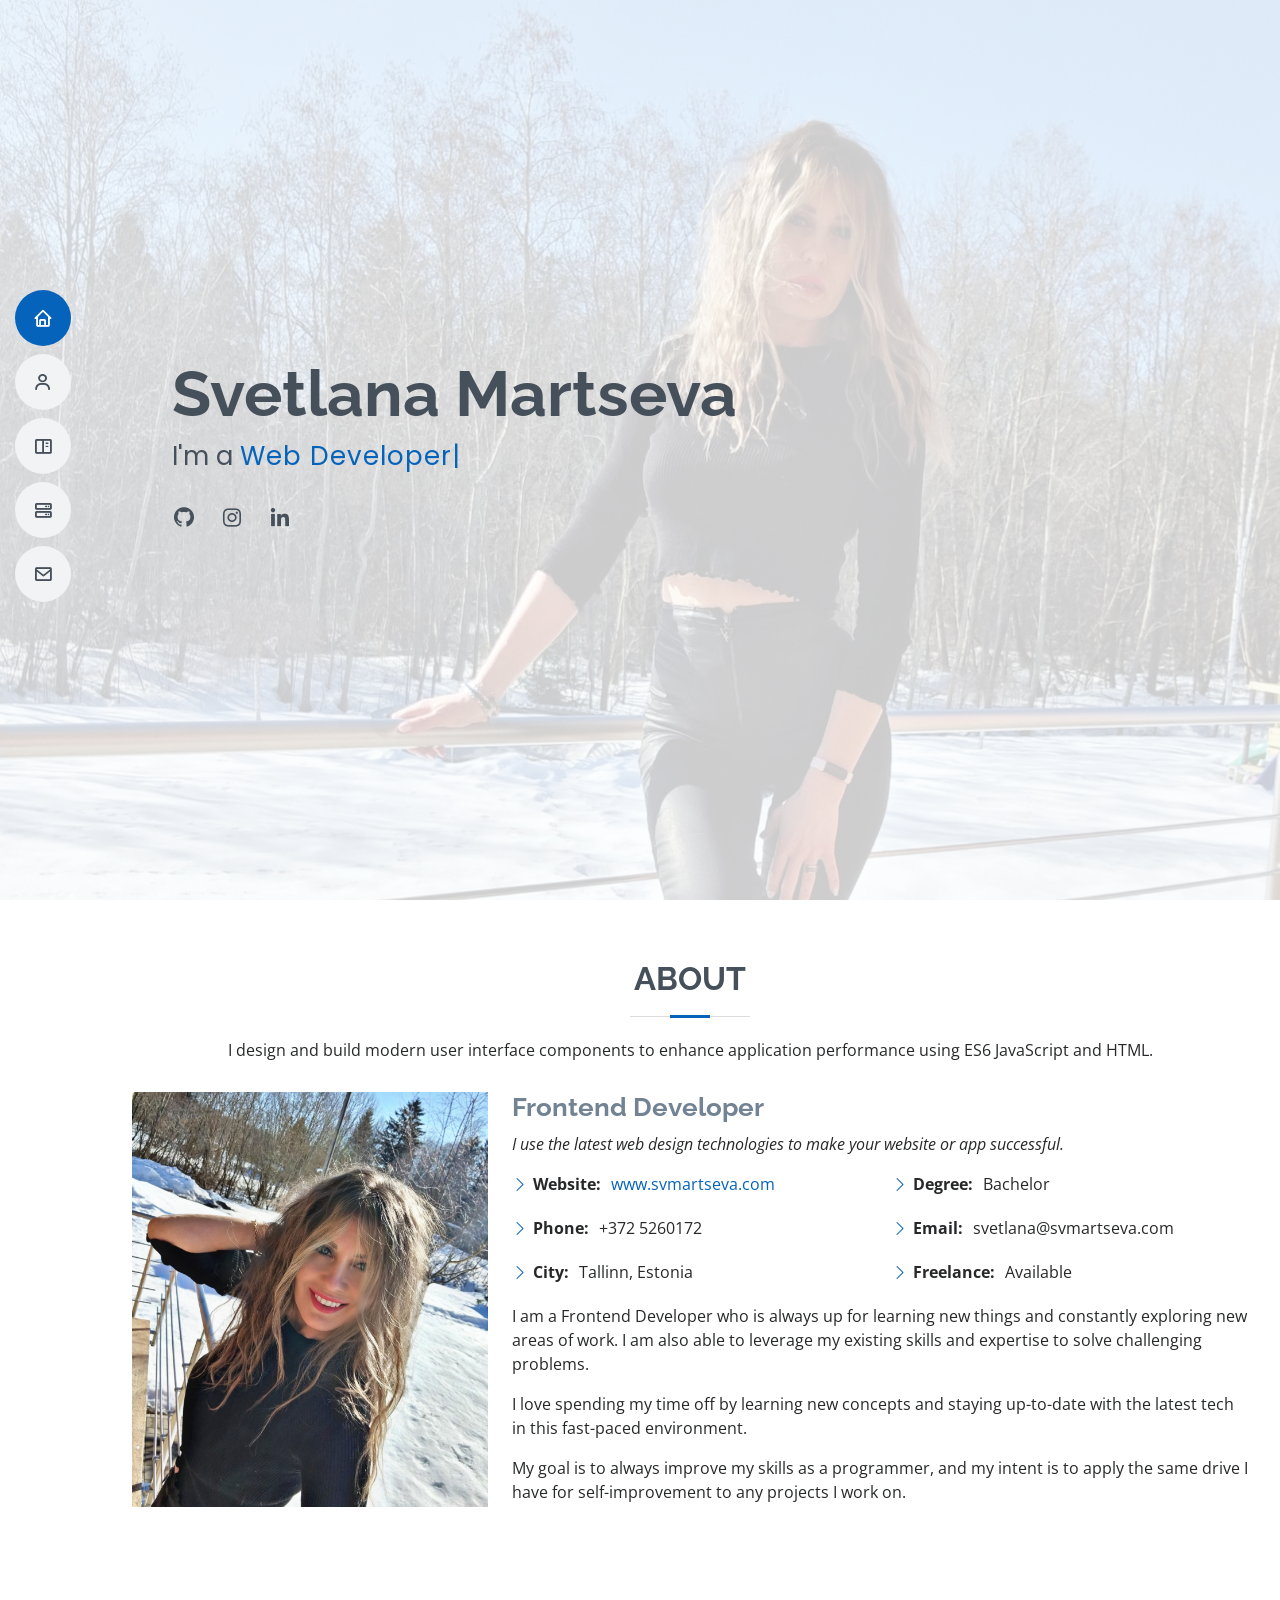
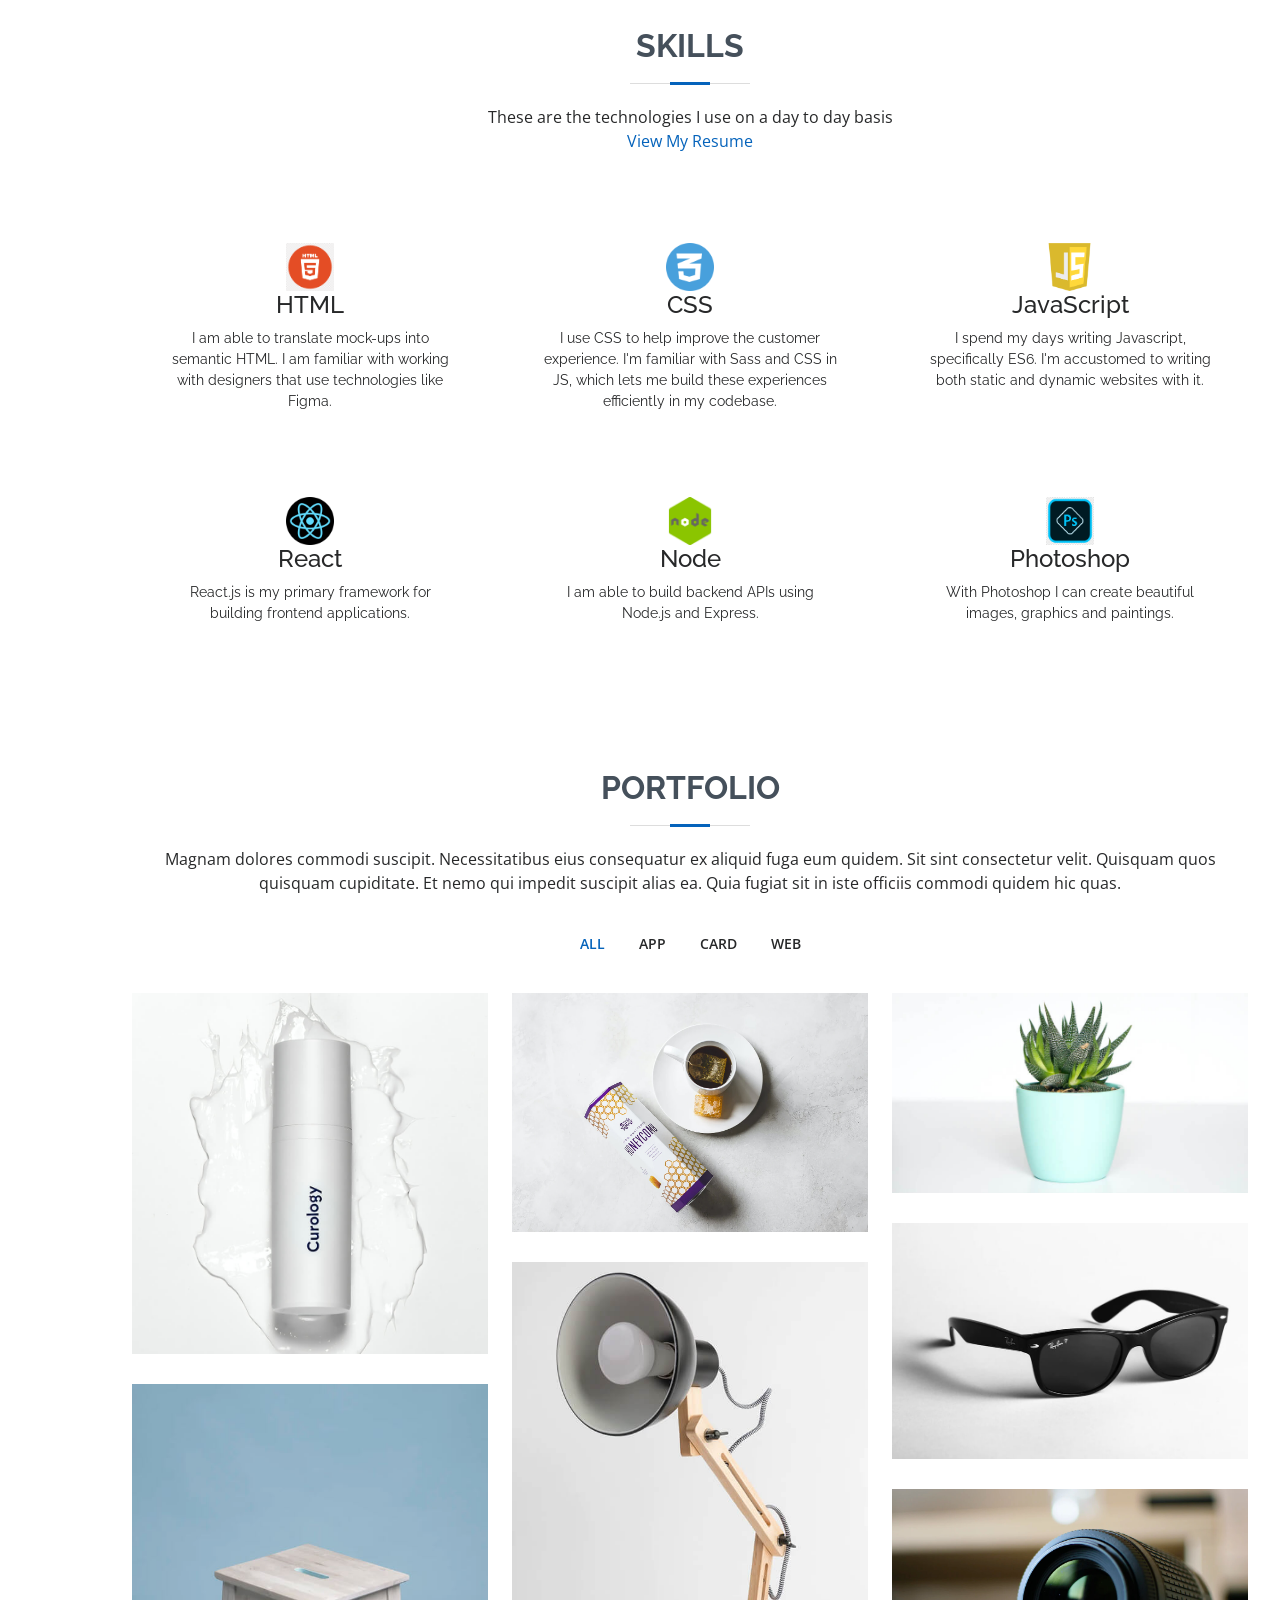
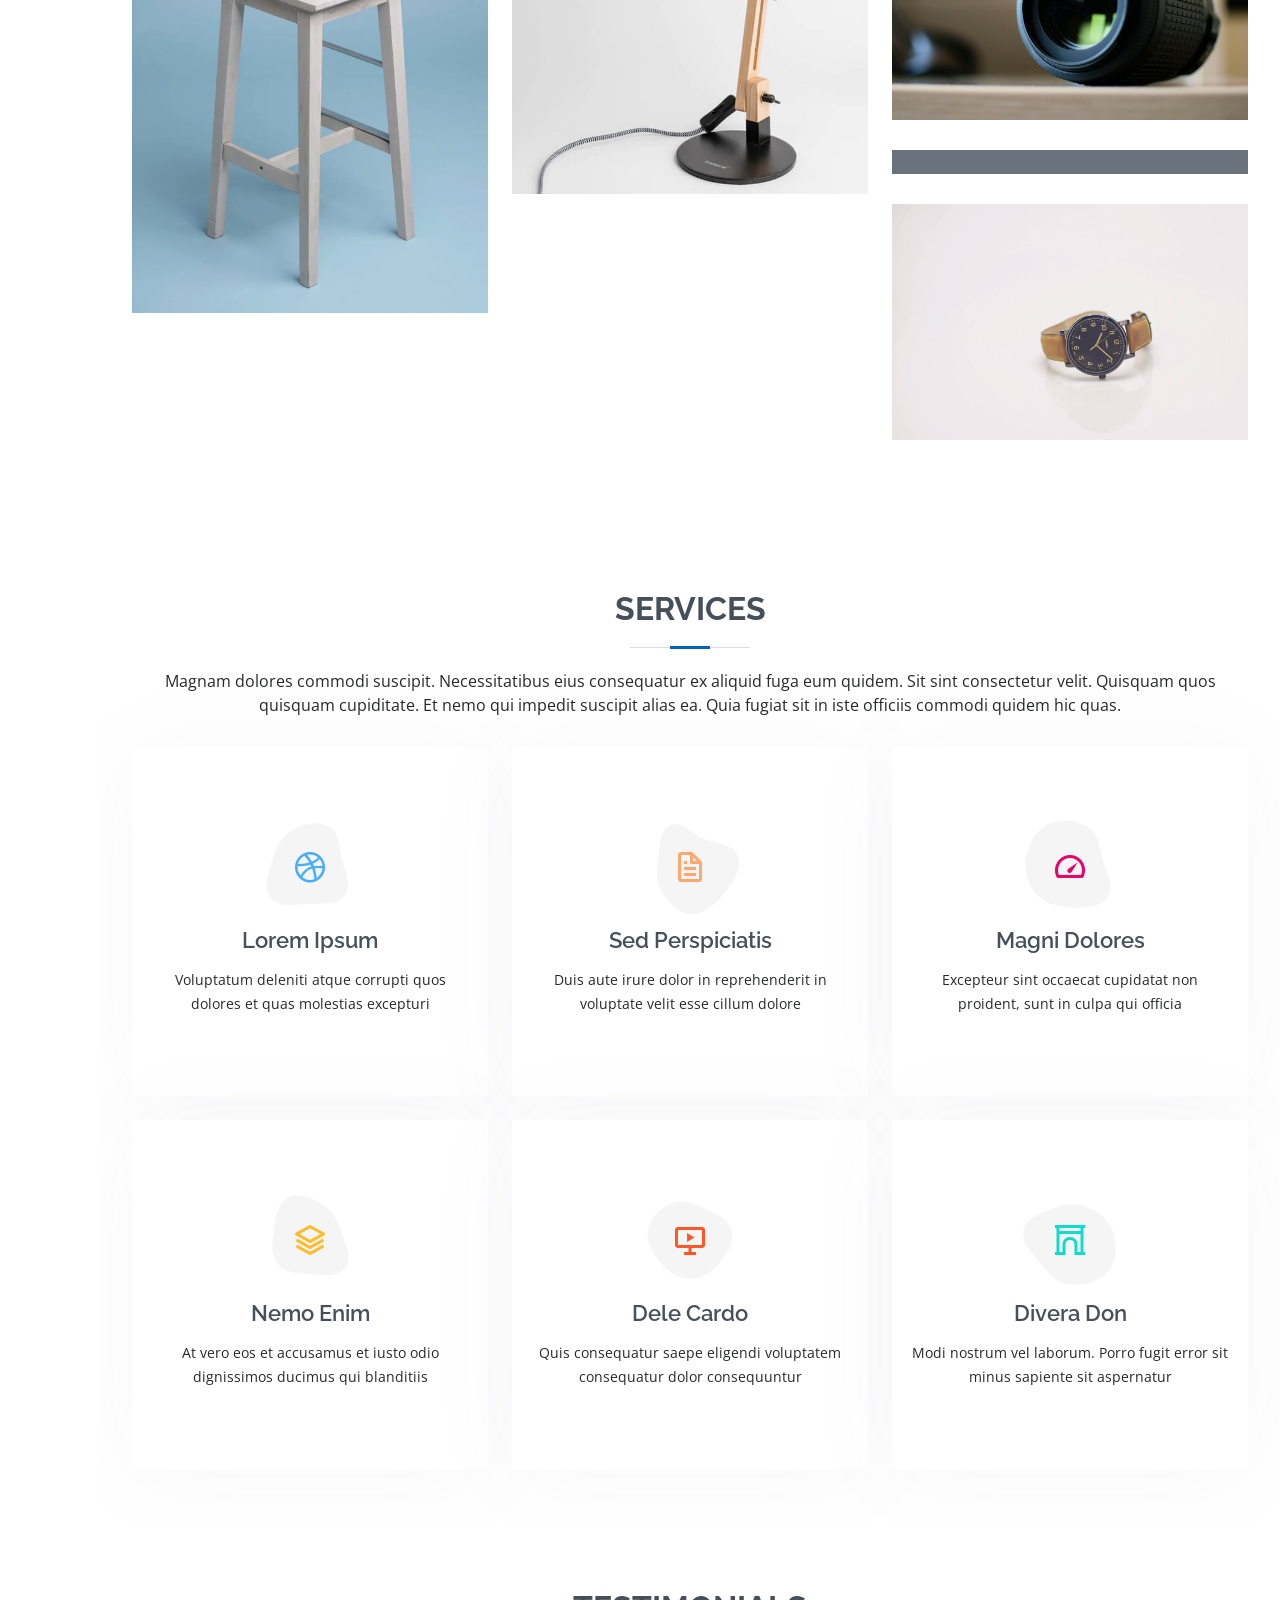
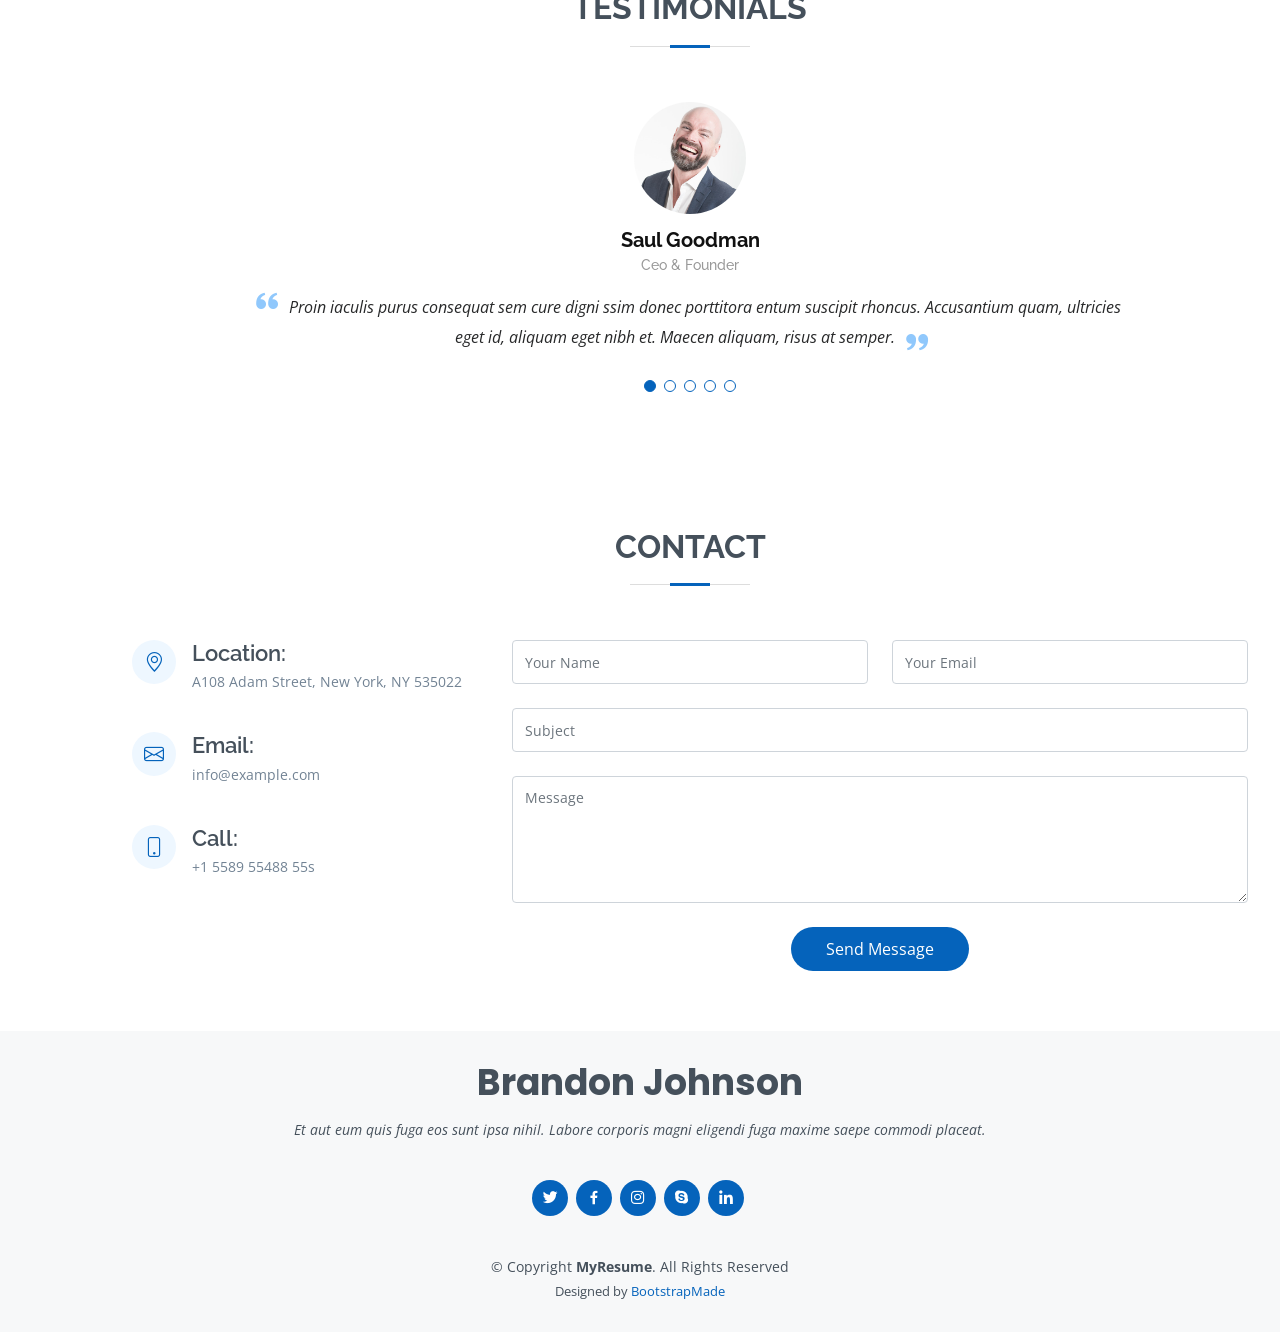
==== commit a7825881: "Resume cleanup section" ====
--- a/index.html
+++ b/index.html
@@ -64,11 +64,11 @@
               ><i class="bx bx-user"></i> <span>About</span></a
             >
           </li>
-          <li>
+          <!--<li>
             <a href="#resume" class="nav-link scrollto"
               ><i class="bx bx-file-blank"></i> <span>Resume</span></a
             >
-          </li>
+          </li>-->
           <li>
             <a href="#portfolio" class="nav-link scrollto"
               ><i class="bx bx-book-content"></i> <span>Portfolio</span></a
@@ -208,7 +208,8 @@
         <div class="container" data-aos="fade-up">
           <div class="section-title">
             <h2>Skills</h2>
-            <p>These are the technologies I use one day to day basis</p>
+            <p>These are the technologies I use on a day to day basis</p>
+            <a class="btn-btn-link mt-2" target="_blank" href="">View My Resume</a>
           </div>
 
           <div class="row">
@@ -290,7 +291,7 @@
       <!-- End Facts Section -->
 
       <!-- ======= Skills Section ======= -->
-      <section id="skills" class="skills section-bg">
+     <!-- <section id="skills" class="skills section-bg">
         <div class="container" data-aos="fade-up">
           <div class="section-title">
             <h2>Skills</h2>
@@ -386,11 +387,12 @@
             </div>
           </div>
         </div>
-      </section>
+      </section>-->
       <!-- End Skills Section -->
+    
 
       <!-- ======= Resume Section ======= -->
-      <section id="resume" class="resume">
+     <!-- <section id="resume" class="resume">
         <div class="container" data-aos="fade-up">
           <div class="section-title">
             <h2>Resume</h2>
@@ -496,7 +498,7 @@
             </div>
           </div>
         </div>
-      </section>
+      </section>-->
       <!-- End Resume Section -->
 
       <!-- ======= Portfolio Section ======= -->
--- a/assets/css/style.css
+++ b/assets/css/style.css
@@ -446,7 +446,7 @@
 /*--------------------------------------------------------------
 # Akills
 --------------------------------------------------------------*/
-.skills .progress {
+/*.skills .progress {
   height: 60px;
   display: block;
   background: none;
@@ -474,10 +474,11 @@
   transition: 0.9s;
   background-color: #0563bb;
 }
+*/
 
 /*--------------------------------------------------------------
 # Resume
---------------------------------------------------------------*/
+--------------------------------------------------------------*/ /*
 .resume .resume-title {
   font-size: 26px;
   font-weight: 700;
@@ -527,7 +528,7 @@
   top: 0;
   background: #fff;
   border: 2px solid #0563bb;
-}
+}*/
 
 /*--------------------------------------------------------------
 # Portfolio
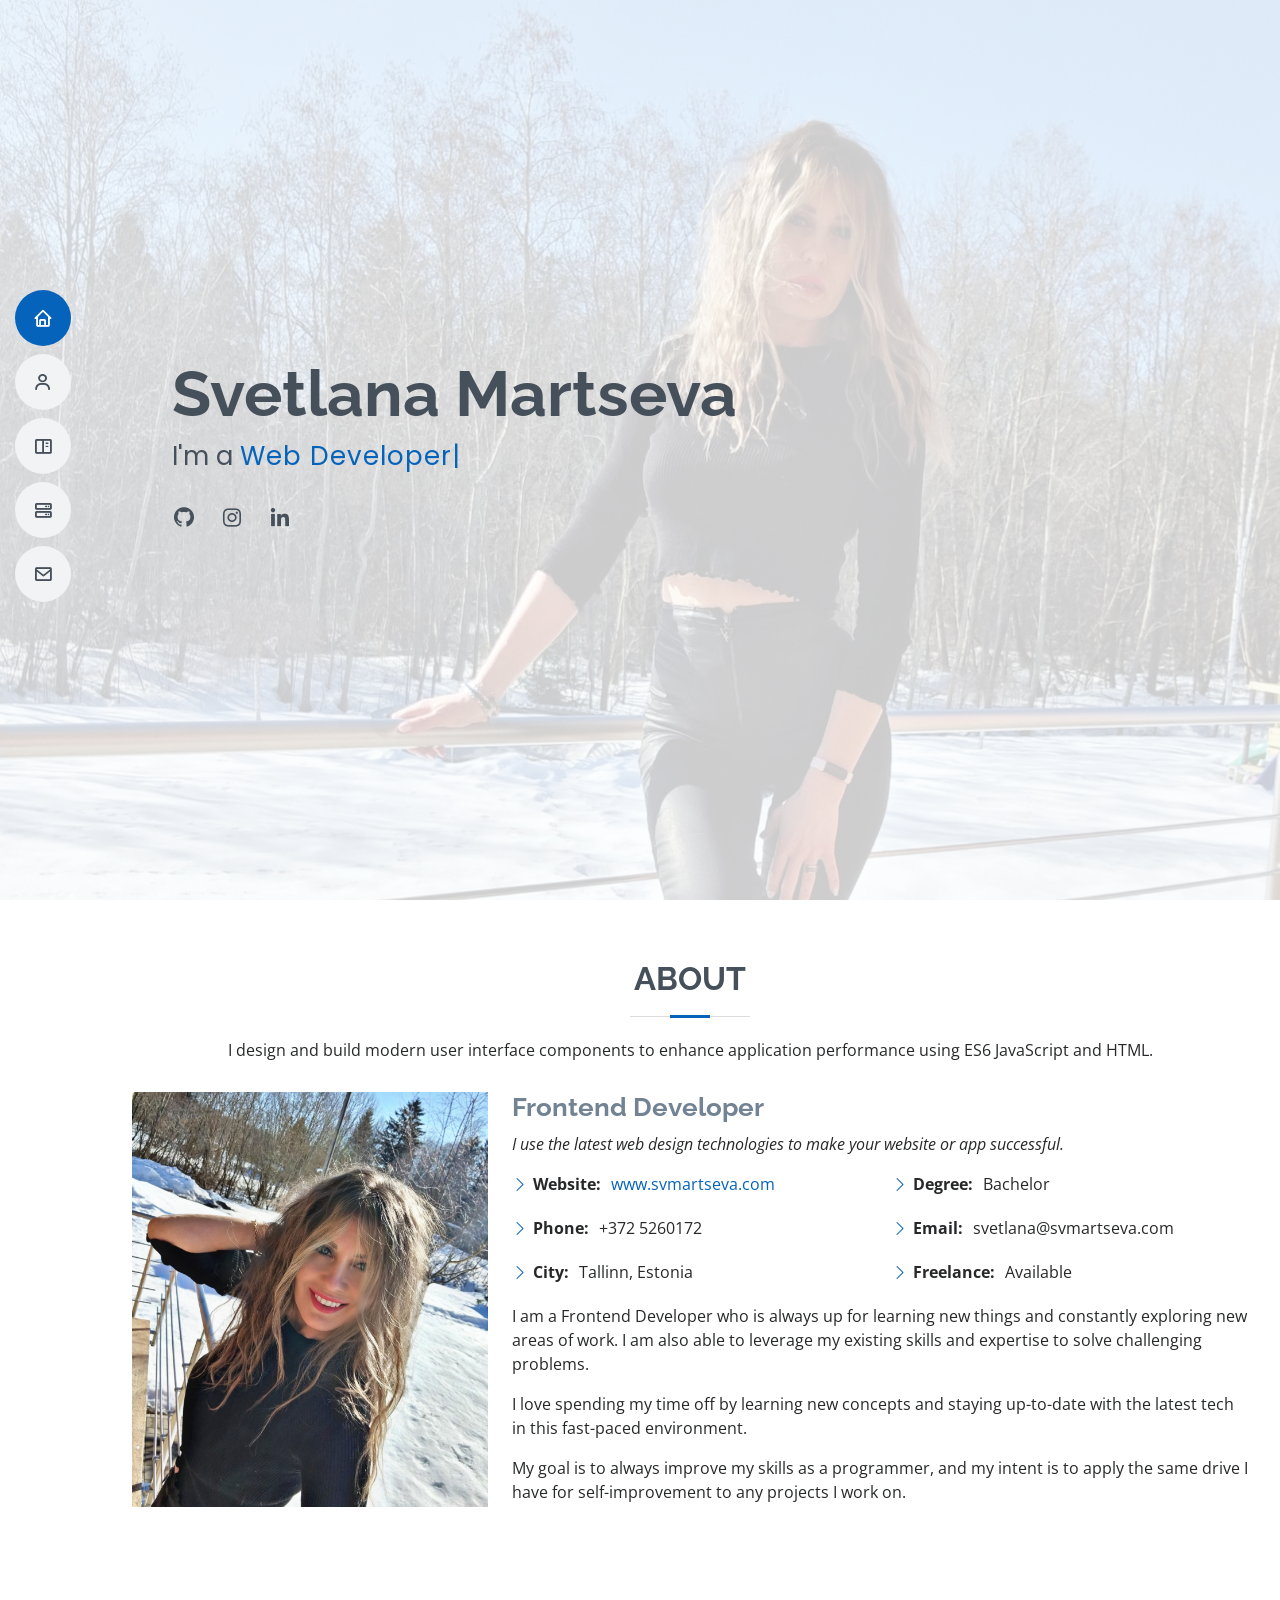
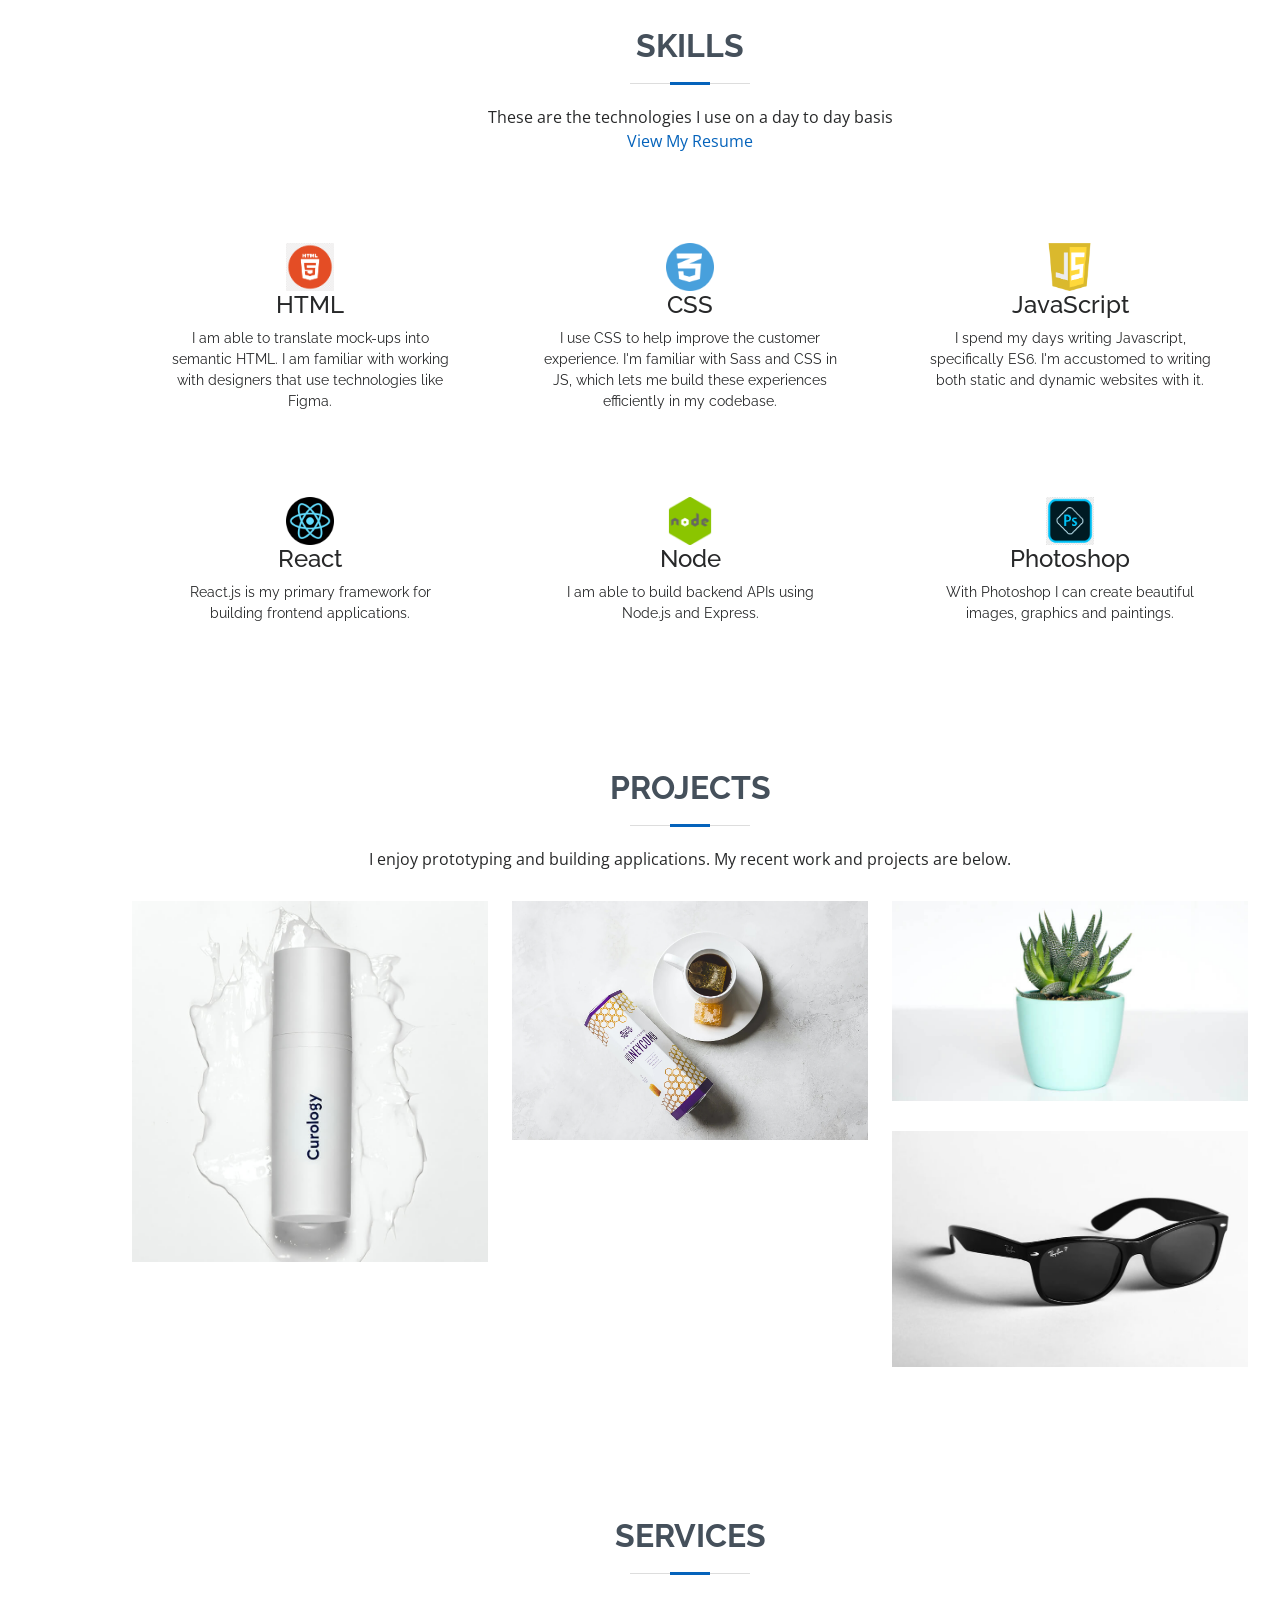
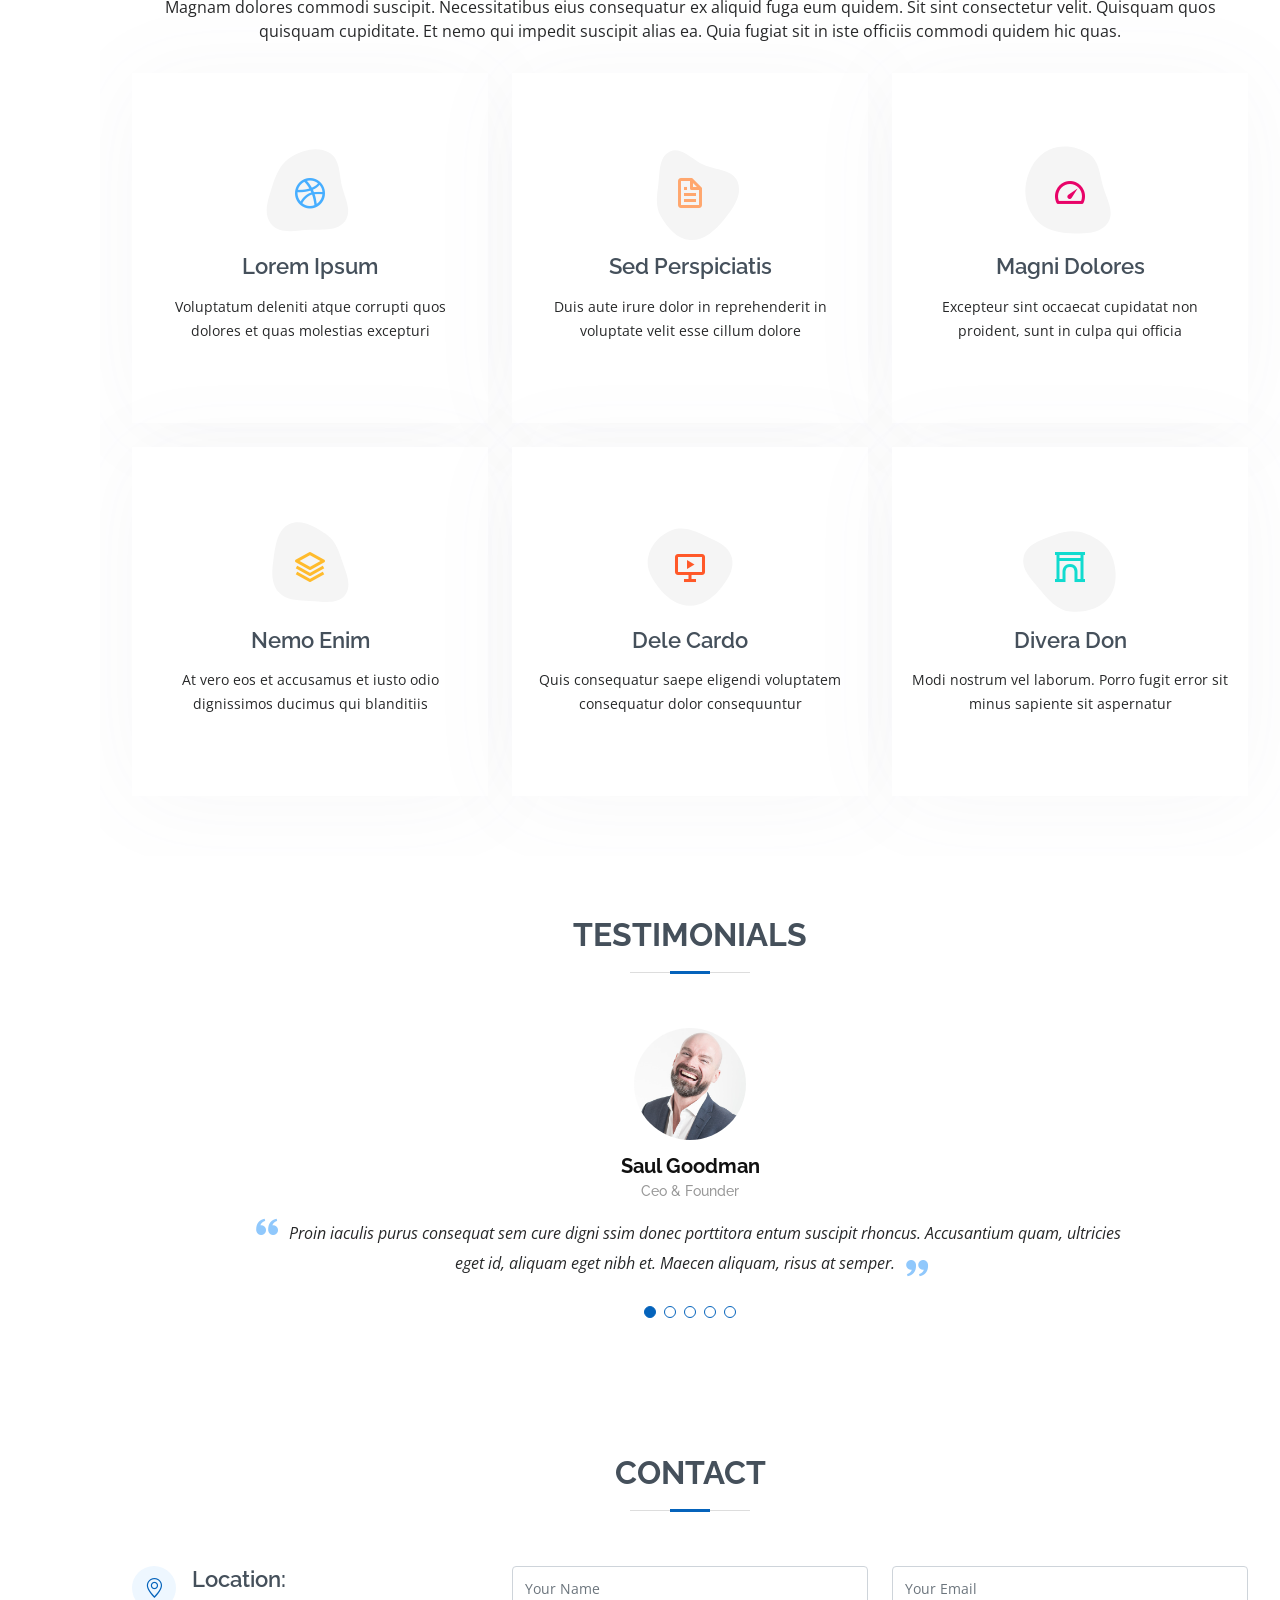
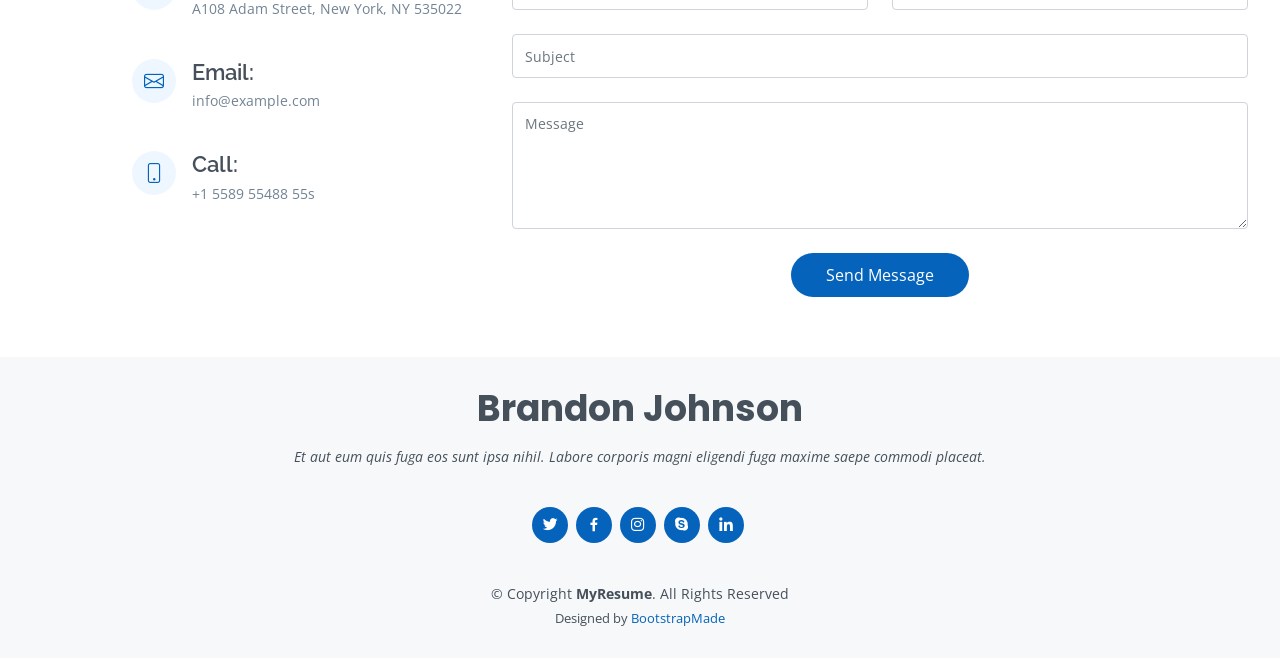
==== commit 49ccad58: "Deleted fail" ====
--- a/index.html
+++ b/index.html
@@ -501,33 +501,17 @@
       </section>-->
       <!-- End Resume Section -->
 
-      <!-- ======= Portfolio Section ======= -->
+      <!-- ======= Project Section ======= -->
       <section id="portfolio" class="portfolio section-bg">
         <div class="container" data-aos="fade-up">
           <div class="section-title">
-            <h2>Portfolio</h2>
+            <h2>Projects</h2>
             <p>
-              Magnam dolores commodi suscipit. Necessitatibus eius consequatur
-              ex aliquid fuga eum quidem. Sit sint consectetur velit. Quisquam
-              quos quisquam cupiditate. Et nemo qui impedit suscipit alias ea.
-              Quia fugiat sit in iste officiis commodi quidem hic quas.
+             I enjoy prototyping and building applications. My recent work and projects are below.
             </p>
           </div>
 
-          <div class="row">
-            <div
-              class="col-lg-12 d-flex justify-content-center"
-              data-aos="fade-up"
-              data-aos-delay="100"
-            >
-              <ul id="portfolio-flters">
-                <li data-filter="*" class="filter-active">All</li>
-                <li data-filter=".filter-app">App</li>
-                <li data-filter=".filter-card">Card</li>
-                <li data-filter=".filter-web">Web</li>
-              </ul>
-            </div>
-          </div>
+         
 
           <div
             class="row portfolio-container"
@@ -654,159 +638,11 @@
               </div>
             </div>
 
-            <div class="col-lg-4 col-md-6 portfolio-item filter-web">
-              <div class="portfolio-wrap">
-                <img
-                  src="assets/img/portfolio/portfolio-5.jpg"
-                  class="img-fluid"
-                  alt=""
-                />
-                <div class="portfolio-info">
-                  <h4>Web 2</h4>
-                  <p>Web</p>
-                  <div class="portfolio-links">
-                    <a
-                      href="assets/img/portfolio/portfolio-5.jpg"
-                      data-gallery="portfolioGallery"
-                      class="portfolio-lightbox"
-                      title="Web 2"
-                      ><i class="bx bx-plus"></i
-                    ></a>
-                    <a
-                      href="portfolio-details.html"
-                      class="portfolio-details-lightbox"
-                      data-glightbox="type: external"
-                      title="Portfolio Details"
-                      ><i class="bx bx-link"></i
-                    ></a>
-                  </div>
-                </div>
-              </div>
-            </div>
-
-            <div class="col-lg-4 col-md-6 portfolio-item filter-app">
-              <div class="portfolio-wrap">
-                <img
-                  src="assets/img/portfolio/portfolio-6.jpg"
-                  class="img-fluid"
-                  alt=""
-                />
-                <div class="portfolio-info">
-                  <h4>App 3</h4>
-                  <p>App</p>
-                  <div class="portfolio-links">
-                    <a
-                      href="assets/img/portfolio/portfolio-6.jpg"
-                      data-gallery="portfolioGallery"
-                      class="portfolio-lightbox"
-                      title="App 3"
-                      ><i class="bx bx-plus"></i
-                    ></a>
-                    <a
-                      href="portfolio-details.html"
-                      class="portfolio-details-lightbox"
-                      data-glightbox="type: external"
-                      title="Portfolio Details"
-                      ><i class="bx bx-link"></i
-                    ></a>
-                  </div>
-                </div>
-              </div>
-            </div>
-
-            <div class="col-lg-4 col-md-6 portfolio-item filter-card">
-              <div class="portfolio-wrap">
-                <img
-                  src="assets/img/portfolio/portfolio-7.jpg"
-                  class="img-fluid"
-                  alt=""
-                />
-                <div class="portfolio-info">
-                  <h4>Card 1</h4>
-                  <p>Card</p>
-                  <div class="portfolio-links">
-                    <a
-                      href="assets/img/portfolio/portfolio-7.jpg"
-                      data-gallery="portfolioGallery"
-                      class="portfolio-lightbox"
-                      title="Card 1"
-                      ><i class="bx bx-plus"></i
-                    ></a>
-                    <a
-                      href="portfolio-details.html"
-                      class="portfolio-details-lightbox"
-                      data-glightbox="type: external"
-                      title="Portfolio Details"
-                      ><i class="bx bx-link"></i
-                    ></a>
-                  </div>
-                </div>
-              </div>
-            </div>
-
-            <div class="col-lg-4 col-md-6 portfolio-item filter-card">
-              <div class="portfolio-wrap">
-                <img
-                  src="assets/img/portfolio/portfolio-8.jpg"
-                  class="img-fluid"
-                  alt=""
-                />
-                <div class="portfolio-info">
-                  <h4>Card 3</h4>
-                  <p>Card</p>
-                  <div class="portfolio-links">
-                    <a
-                      href="assets/img/portfolio/portfolio-8.jpg"
-                      data-gallery="portfolioGallery"
-                      class="portfolio-lightbox"
-                      title="Card 3"
-                      ><i class="bx bx-plus"></i
-                    ></a>
-                    <a
-                      href="portfolio-details.html"
-                      class="portfolio-details-lightbox"
-                      data-glightbox="type: external"
-                      title="Portfolio Details"
-                      ><i class="bx bx-link"></i
-                    ></a>
-                  </div>
-                </div>
-              </div>
-            </div>
-
-            <div class="col-lg-4 col-md-6 portfolio-item filter-web">
-              <div class="portfolio-wrap">
-                <img
-                  src="assets/img/portfolio/portfolio-9.jpg"
-                  class="img-fluid"
-                  alt=""
-                />
-                <div class="portfolio-info">
-                  <h4>Web 3</h4>
-                  <p>Web</p>
-                  <div class="portfolio-links">
-                    <a
-                      href="assets/img/portfolio/portfolio-9.jpg"
-                      data-gallery="portfolioGallery"
-                      class="portfolio-lightbox"
-                      title="Web 3"
-                      ><i class="bx bx-plus"></i
-                    ></a>
-                    <a
-                      href="portfolio-details.html"
-                      class="portfolio-details-lightbox"
-                      data-glightbox="type: external"
-                      title="Portfolio Details"
-                      ><i class="bx bx-link"></i
-                    ></a>
-                  </div>
-                </div>
-              </div>
-            </div>
+            
           </div>
         </div>
       </section>
-      <!-- End Portfolio Section -->
+      <!-- End Project Section -->
 
       <!-- ======= Services Section ======= -->
       <section id="services" class="services">
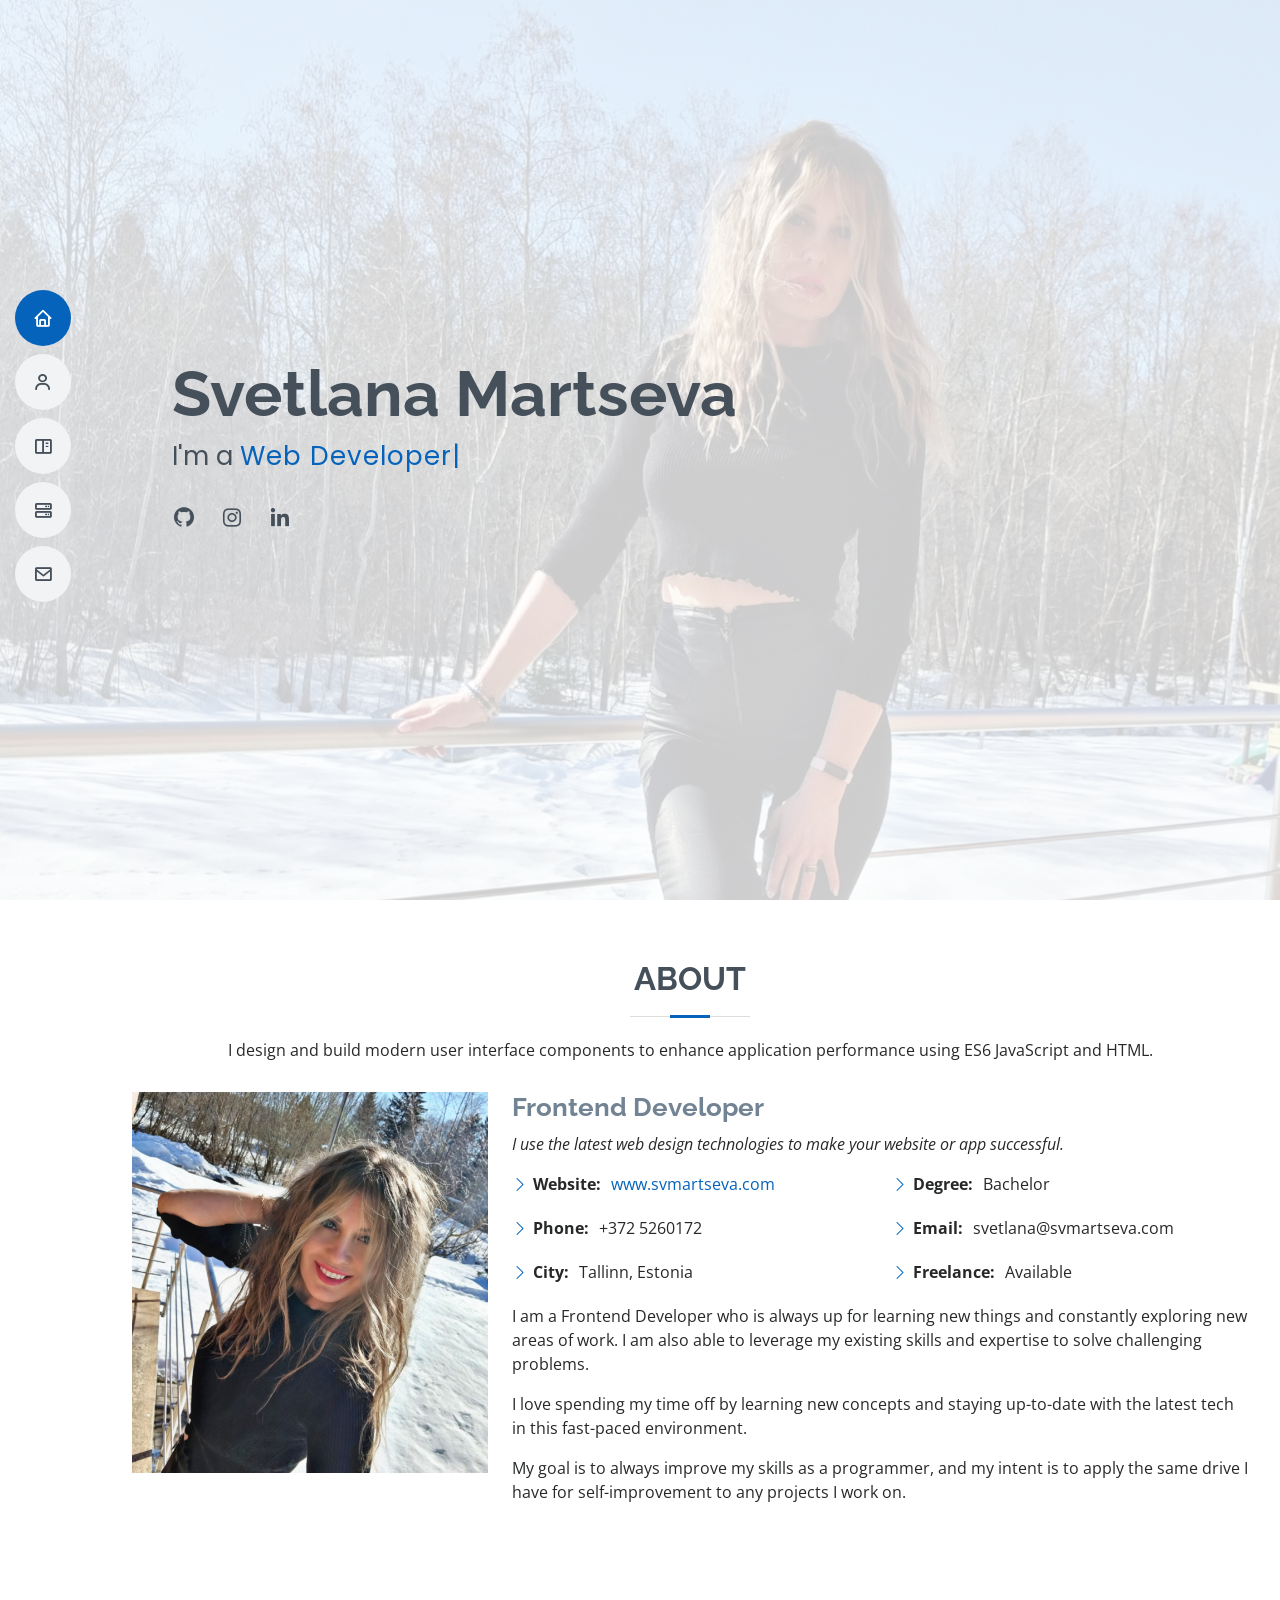
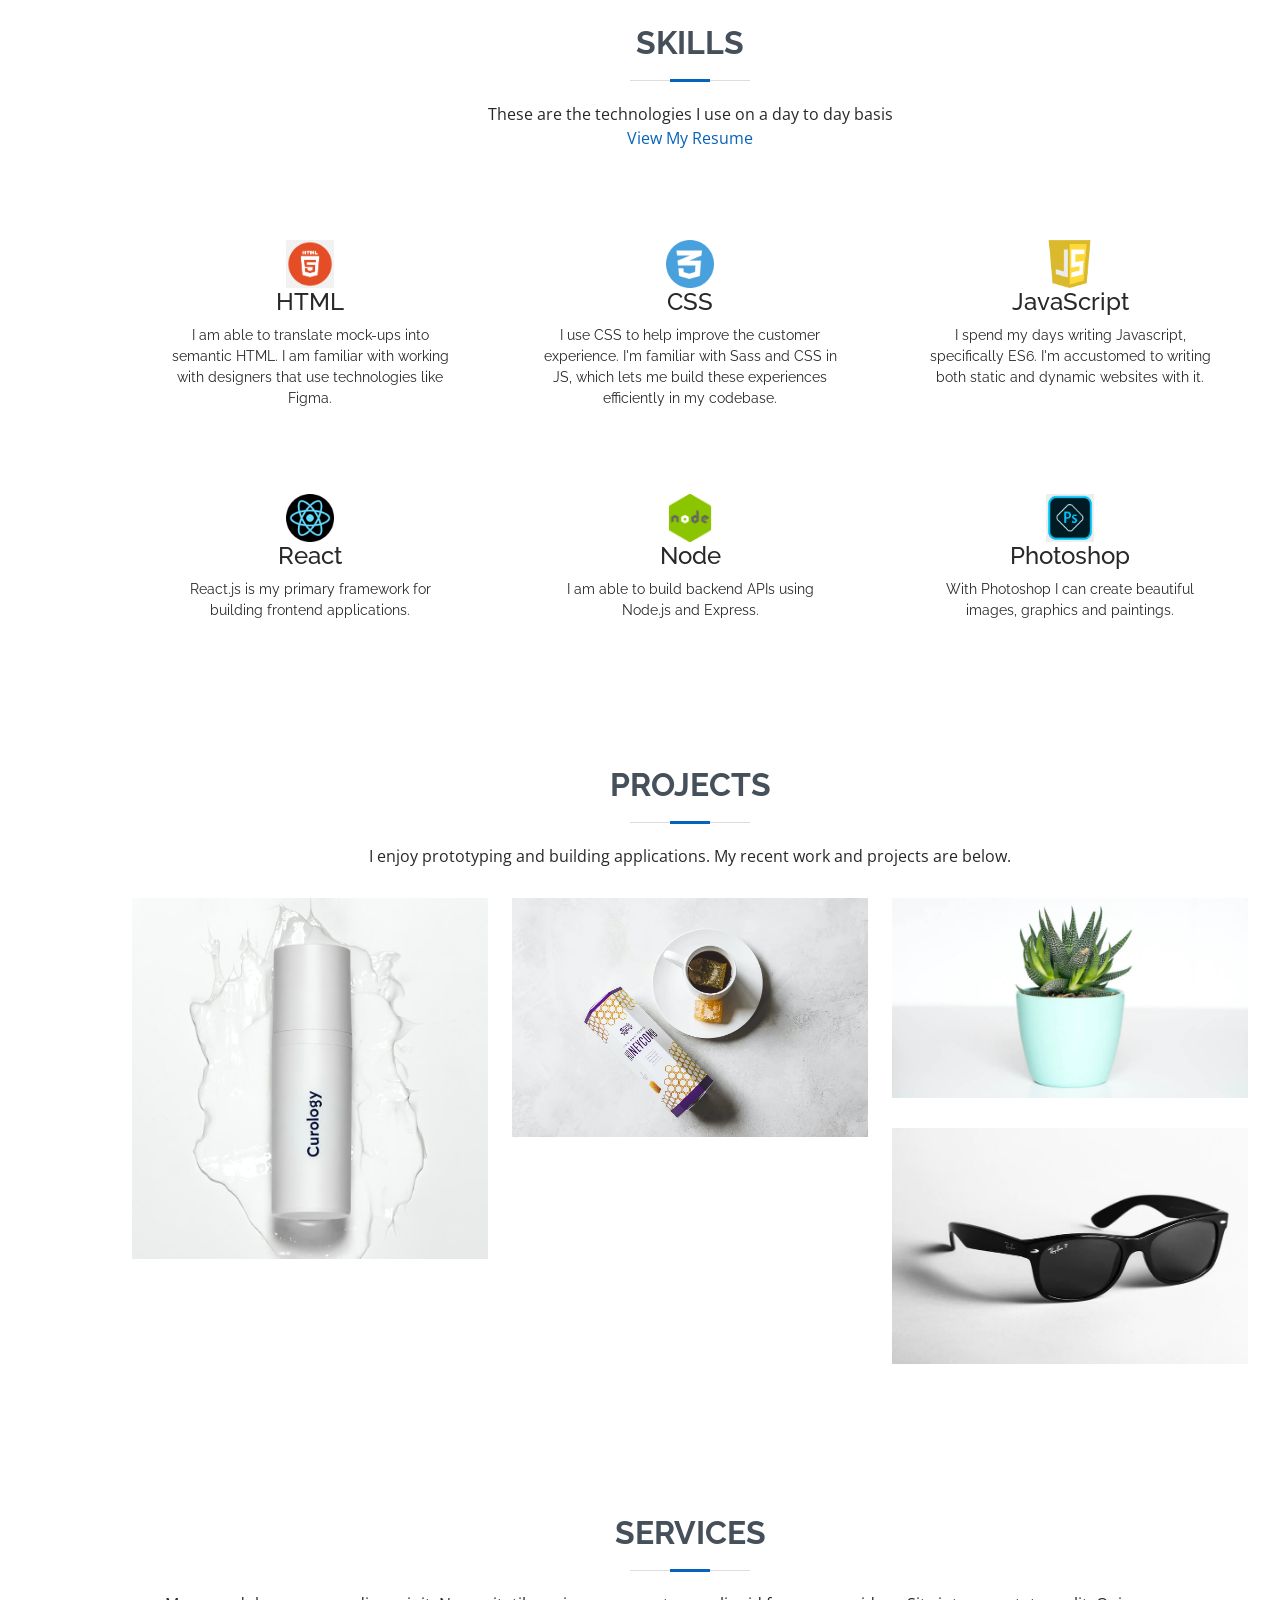
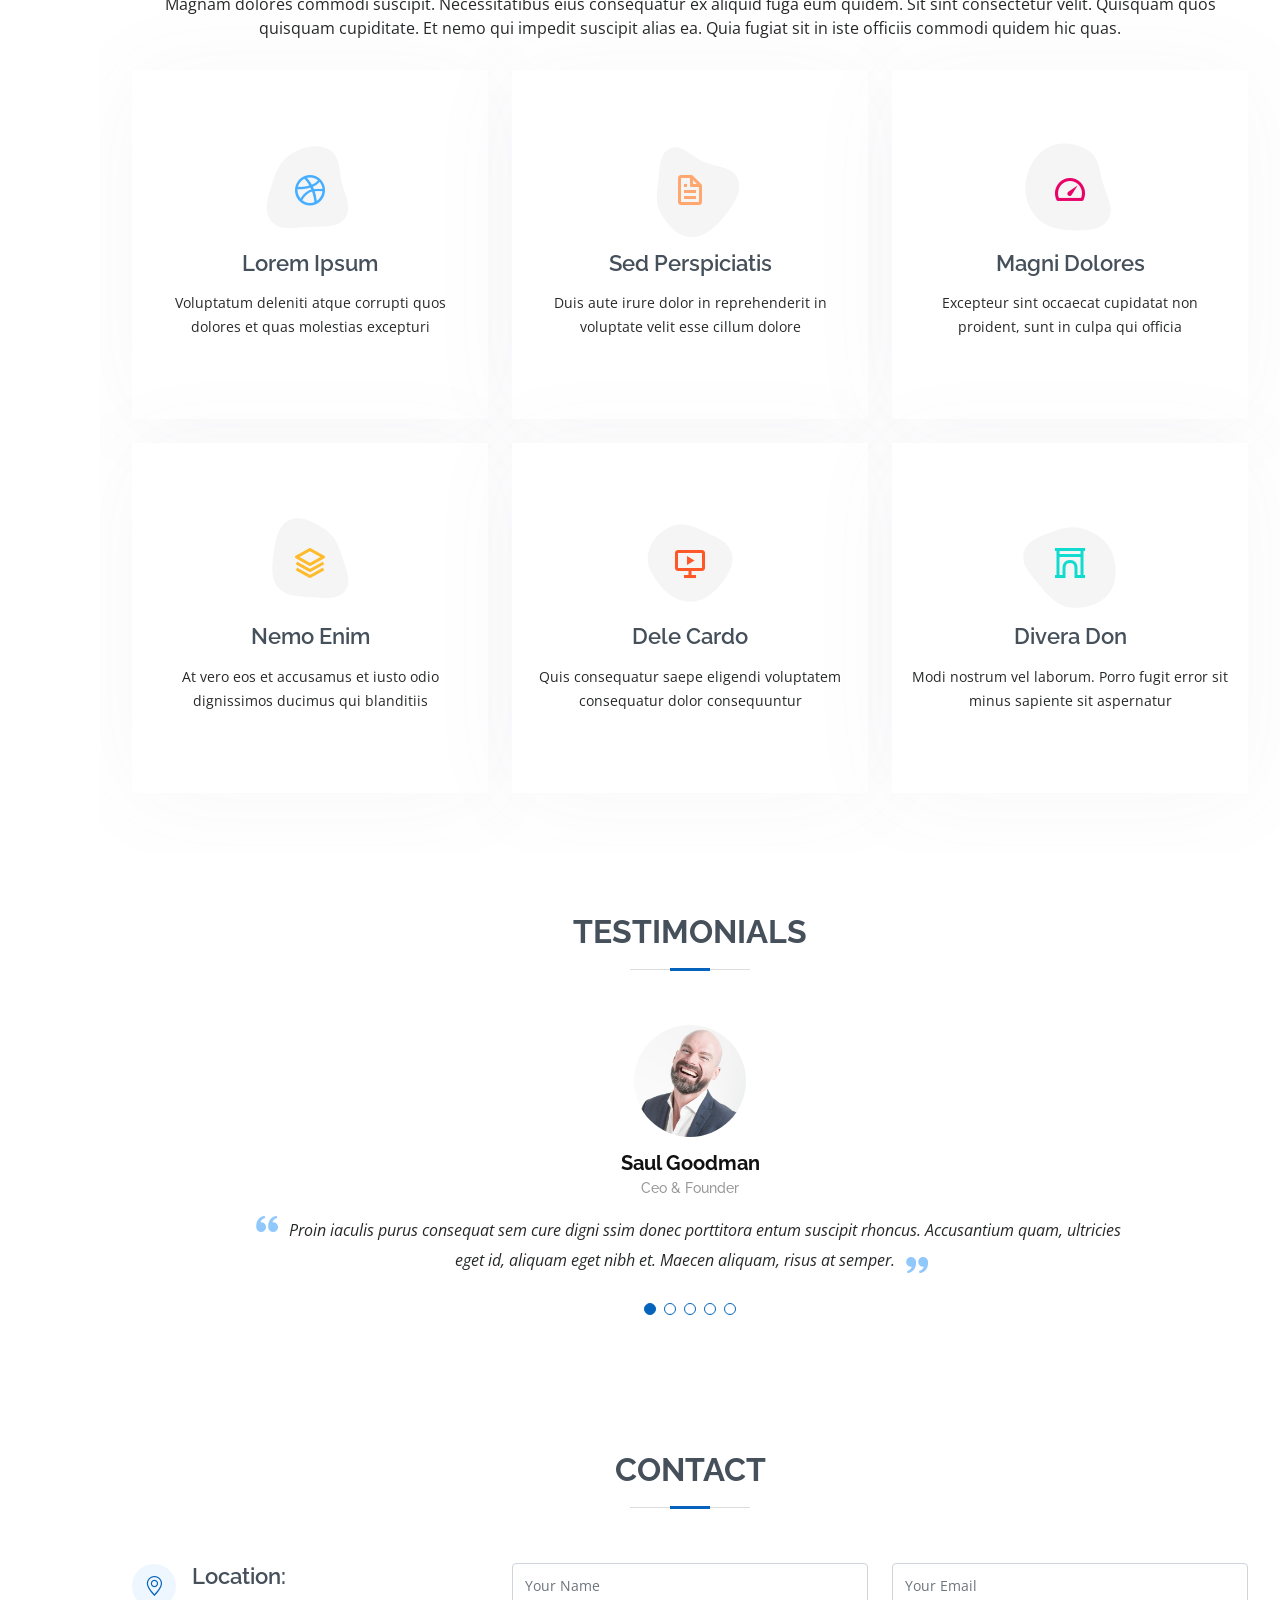
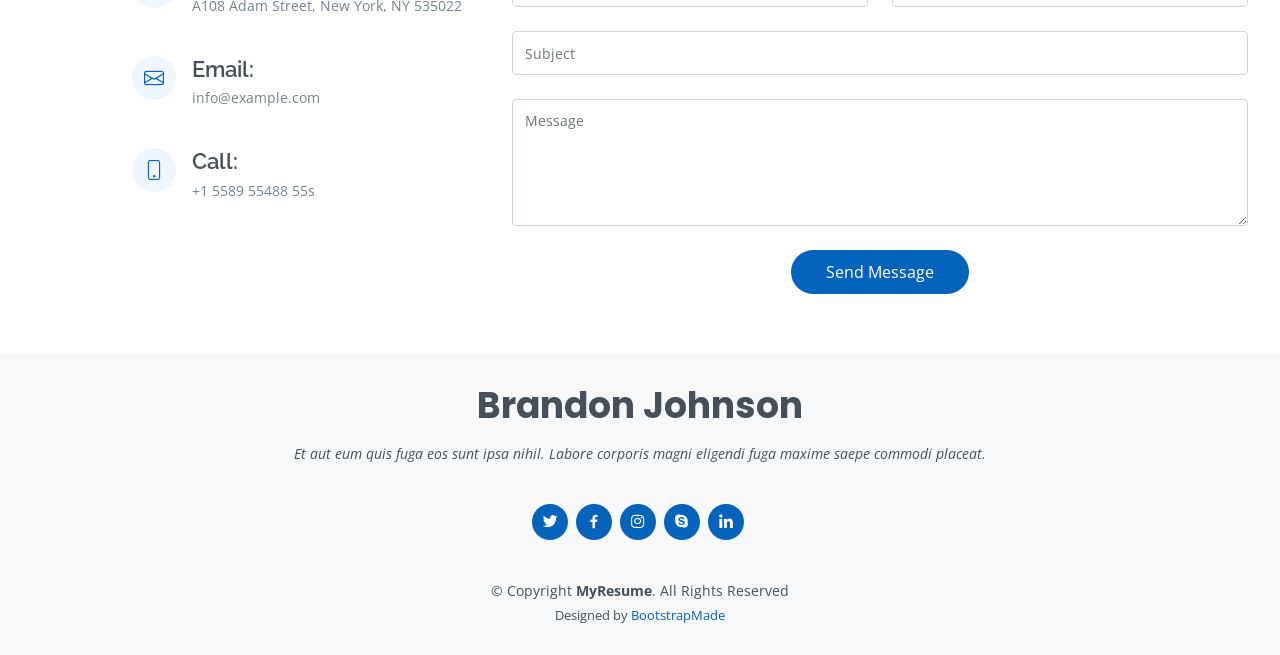
==== commit 9505b0b0: "added changes" ====
--- a/index.html
+++ b/index.html
@@ -136,7 +136,7 @@
 
           <div class="row">
             <div class="col-lg-4">
-              <img src="assets/img/img7.jpg" class="img-fluid" alt="" />
+              <img src="assets/img/tt1.jpg" class="img-fluid" alt="" />
             </div>
             <div class="col-lg-8 pt-4 pt-lg-0 content">
               <h3>Frontend Developer</h3>
@@ -526,23 +526,23 @@
                   alt=""
                 />
                 <div class="portfolio-info">
-                  <h4>App 1</h4>
-                  <p>App</p>
+                  <h4>Bankist App</h4>
+                  
                   <div class="portfolio-links">
                     <a
-                      href="assets/img/portfolio/portfolio-1.jpg"
+                      href="assets/img/portfolio/prtf.jpg"
                       data-gallery="portfolioGallery"
                       class="portfolio-lightbox"
                       title="App 1"
                       ><i class="bx bx-plus"></i
                     ></a>
-                    <a
+                    <!--<a
                       href="portfolio-details.html"
                       class="portfolio-details-lightbox"
                       data-glightbox="type: external"
                       title="Portfolio Details"
                       ><i class="bx bx-link"></i
-                    ></a>
+                    ></a>-->
                   </div>
                 </div>
               </div>
@@ -556,23 +556,23 @@
                   alt=""
                 />
                 <div class="portfolio-info">
-                  <h4>Web 3</h4>
-                  <p>Web</p>
+                  <h4>Noemi</h4>
+                 
                   <div class="portfolio-links">
                     <a
-                      href="assets/img/portfolio/portfolio-2.jpg"
+                      href="assets/img/portfolio/prtf2.png"
                       data-gallery="portfolioGallery"
                       class="portfolio-lightbox"
                       title="Web 3"
                       ><i class="bx bx-plus"></i
                     ></a>
-                    <a
+                    <!--<a
                       href="portfolio-details.html"
                       class="portfolio-details-lightbox"
                       data-glightbox="type: external"
                       title="Portfolio Details"
                       ><i class="bx bx-link"></i
-                    ></a>
+                    ></a>-->
                   </div>
                 </div>
               </div>
@@ -586,11 +586,11 @@
                   alt=""
                 />
                 <div class="portfolio-info">
-                  <h4>App 2</h4>
-                  <p>App</p>
+                  <h4>App</h4>
+                 
                   <div class="portfolio-links">
                     <a
-                      href="assets/img/portfolio/portfolio-3.jpg"
+                      href="assets/img/portfolio/prtf3.jpg"
                       data-gallery="portfolioGallery"
                       class="portfolio-lightbox"
                       title="App 2"
@@ -616,11 +616,11 @@
                   alt=""
                 />
                 <div class="portfolio-info">
-                  <h4>Card 2</h4>
-                  <p>Card</p>
+                  <h4>Portfolio</h4>
+                  
                   <div class="portfolio-links">
                     <a
-                      href="assets/img/portfolio/portfolio-4.jpg"
+                      href="assets/img/portfolio/prtf4.jpg"
                       data-gallery="portfolioGallery"
                       class="portfolio-lightbox"
                       title="Card 2"
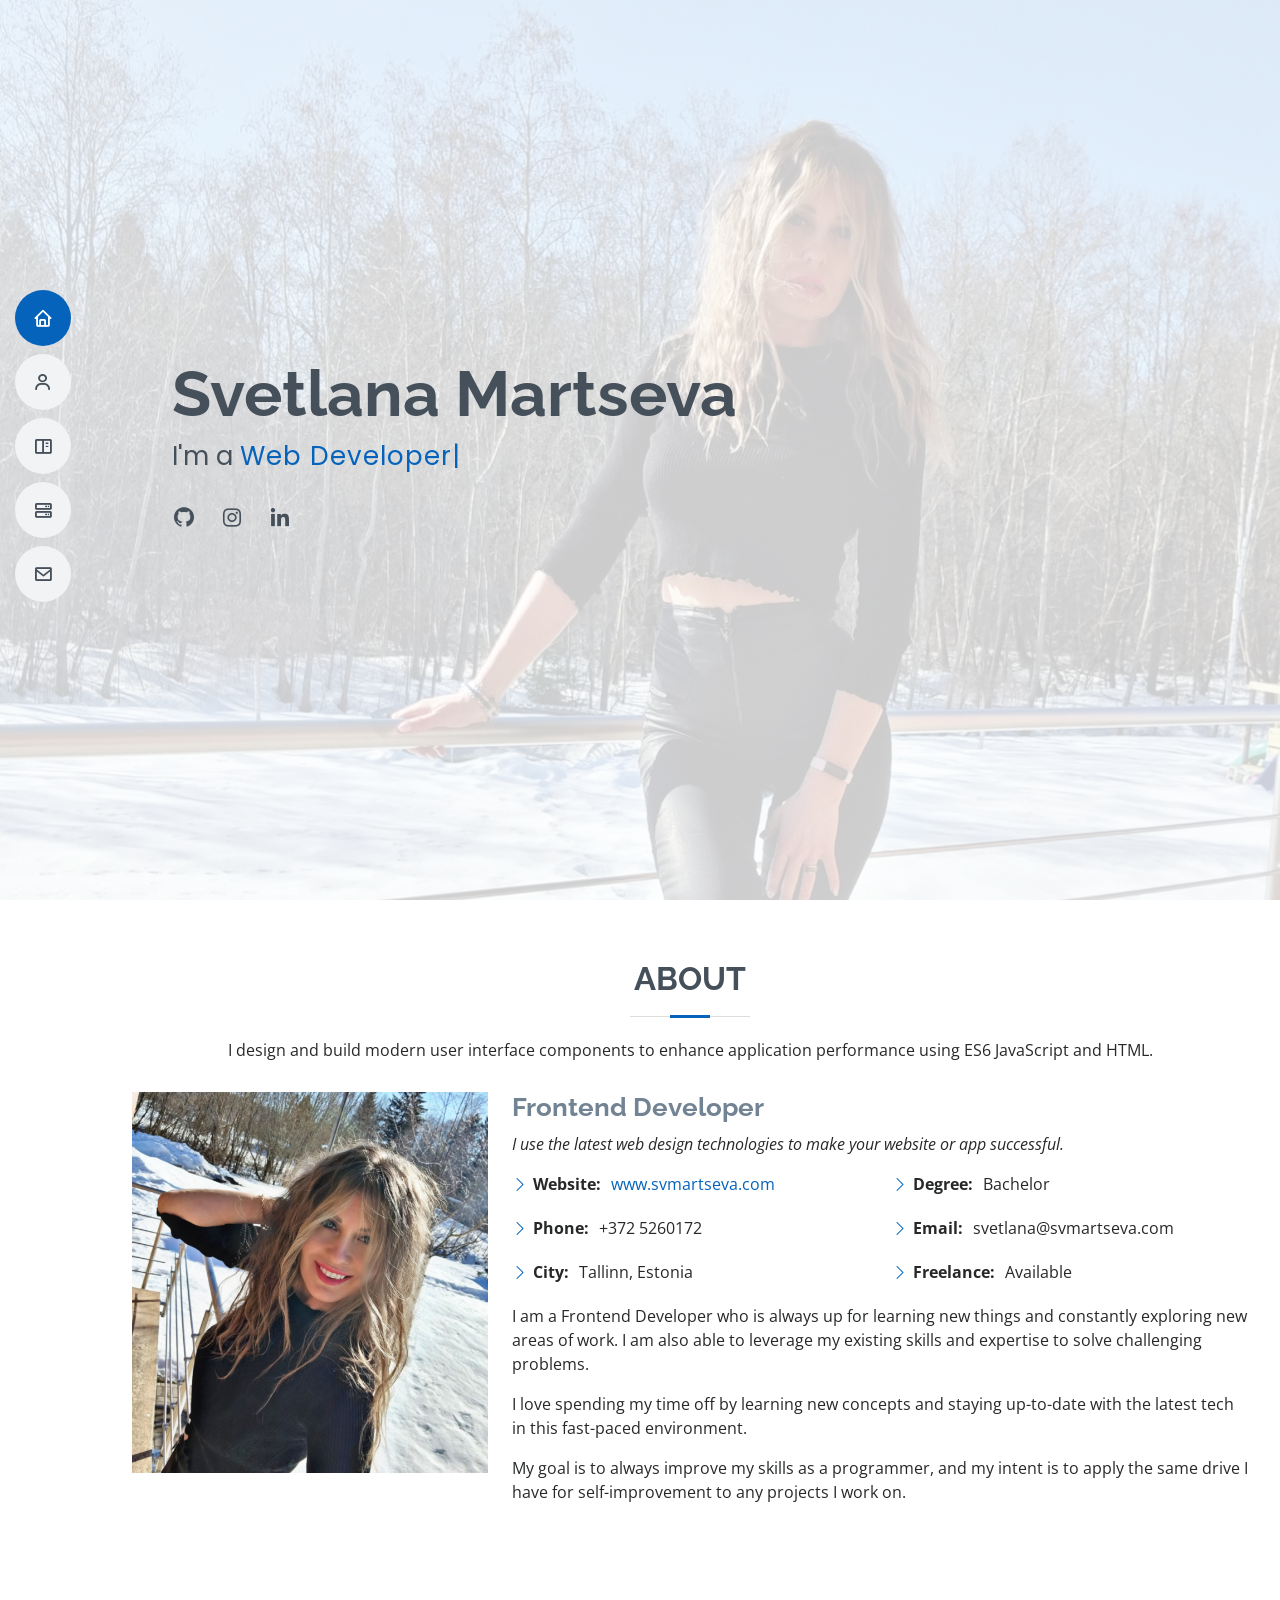
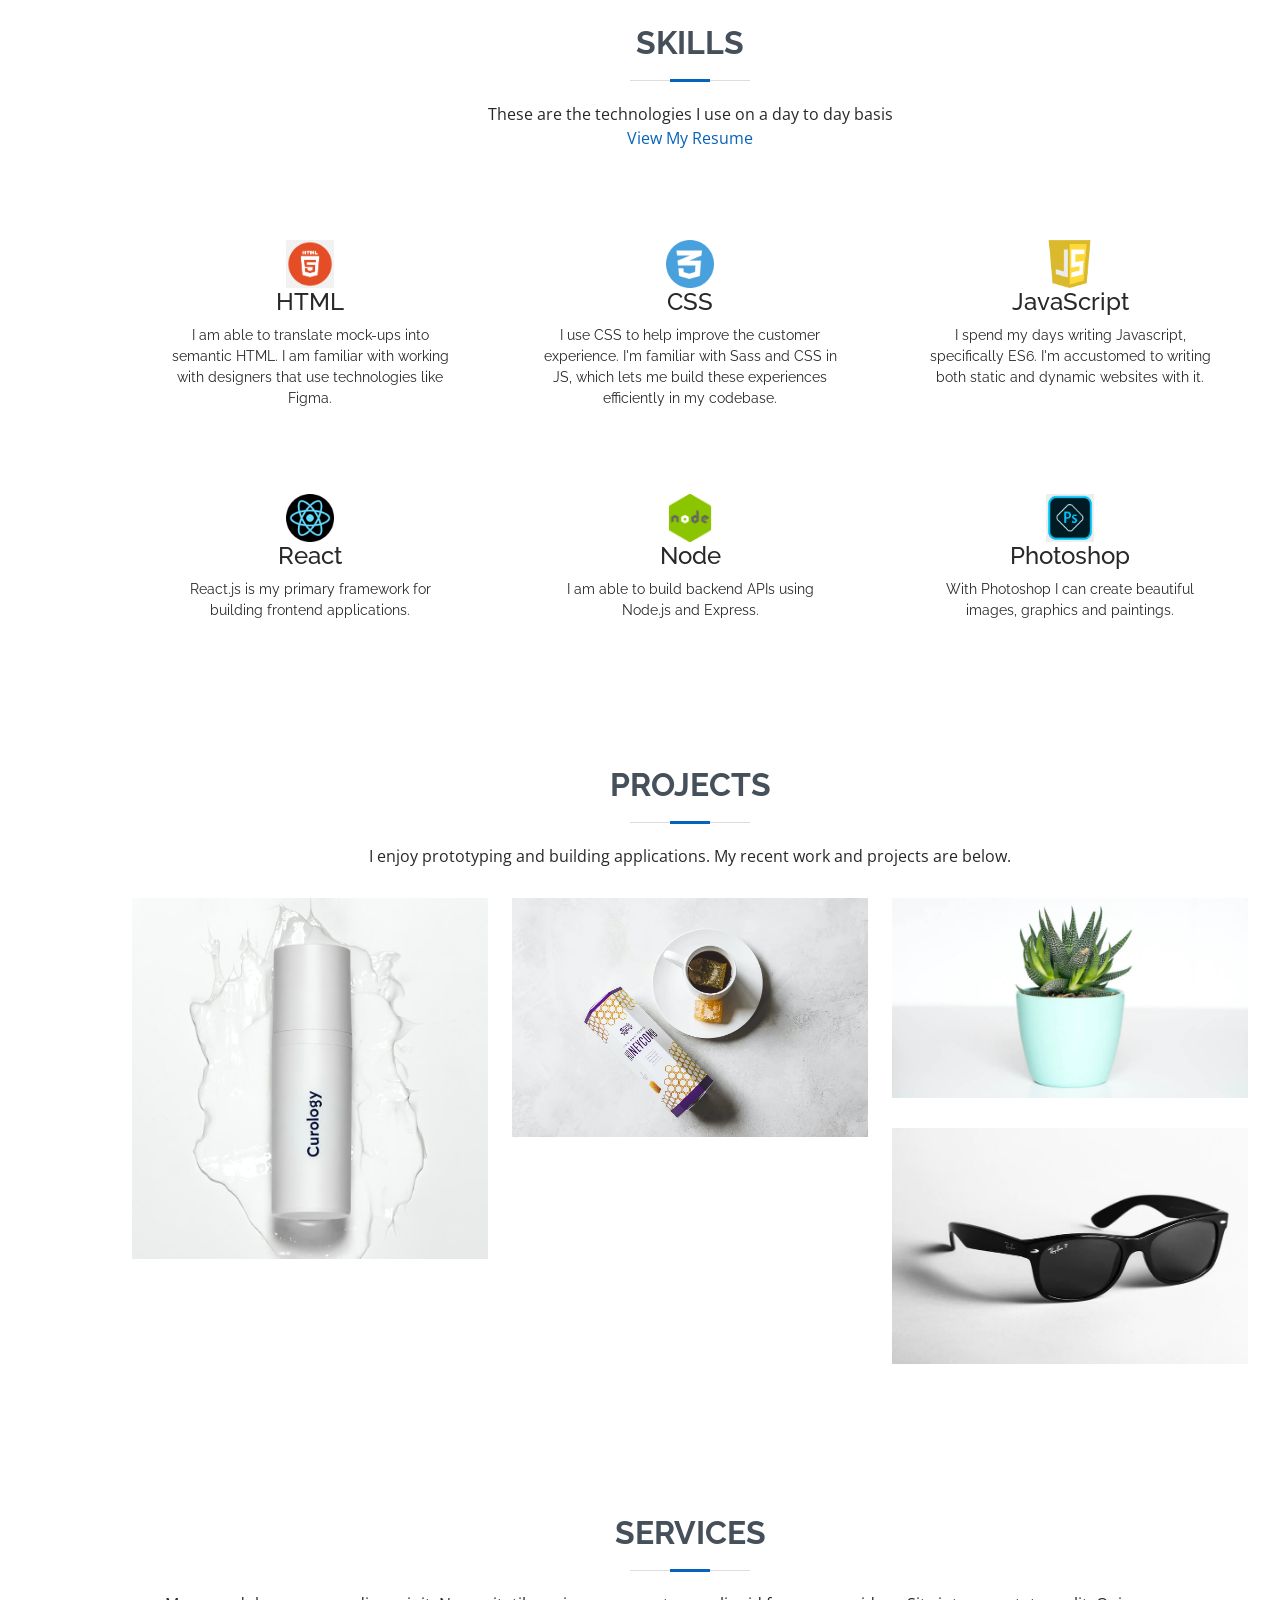
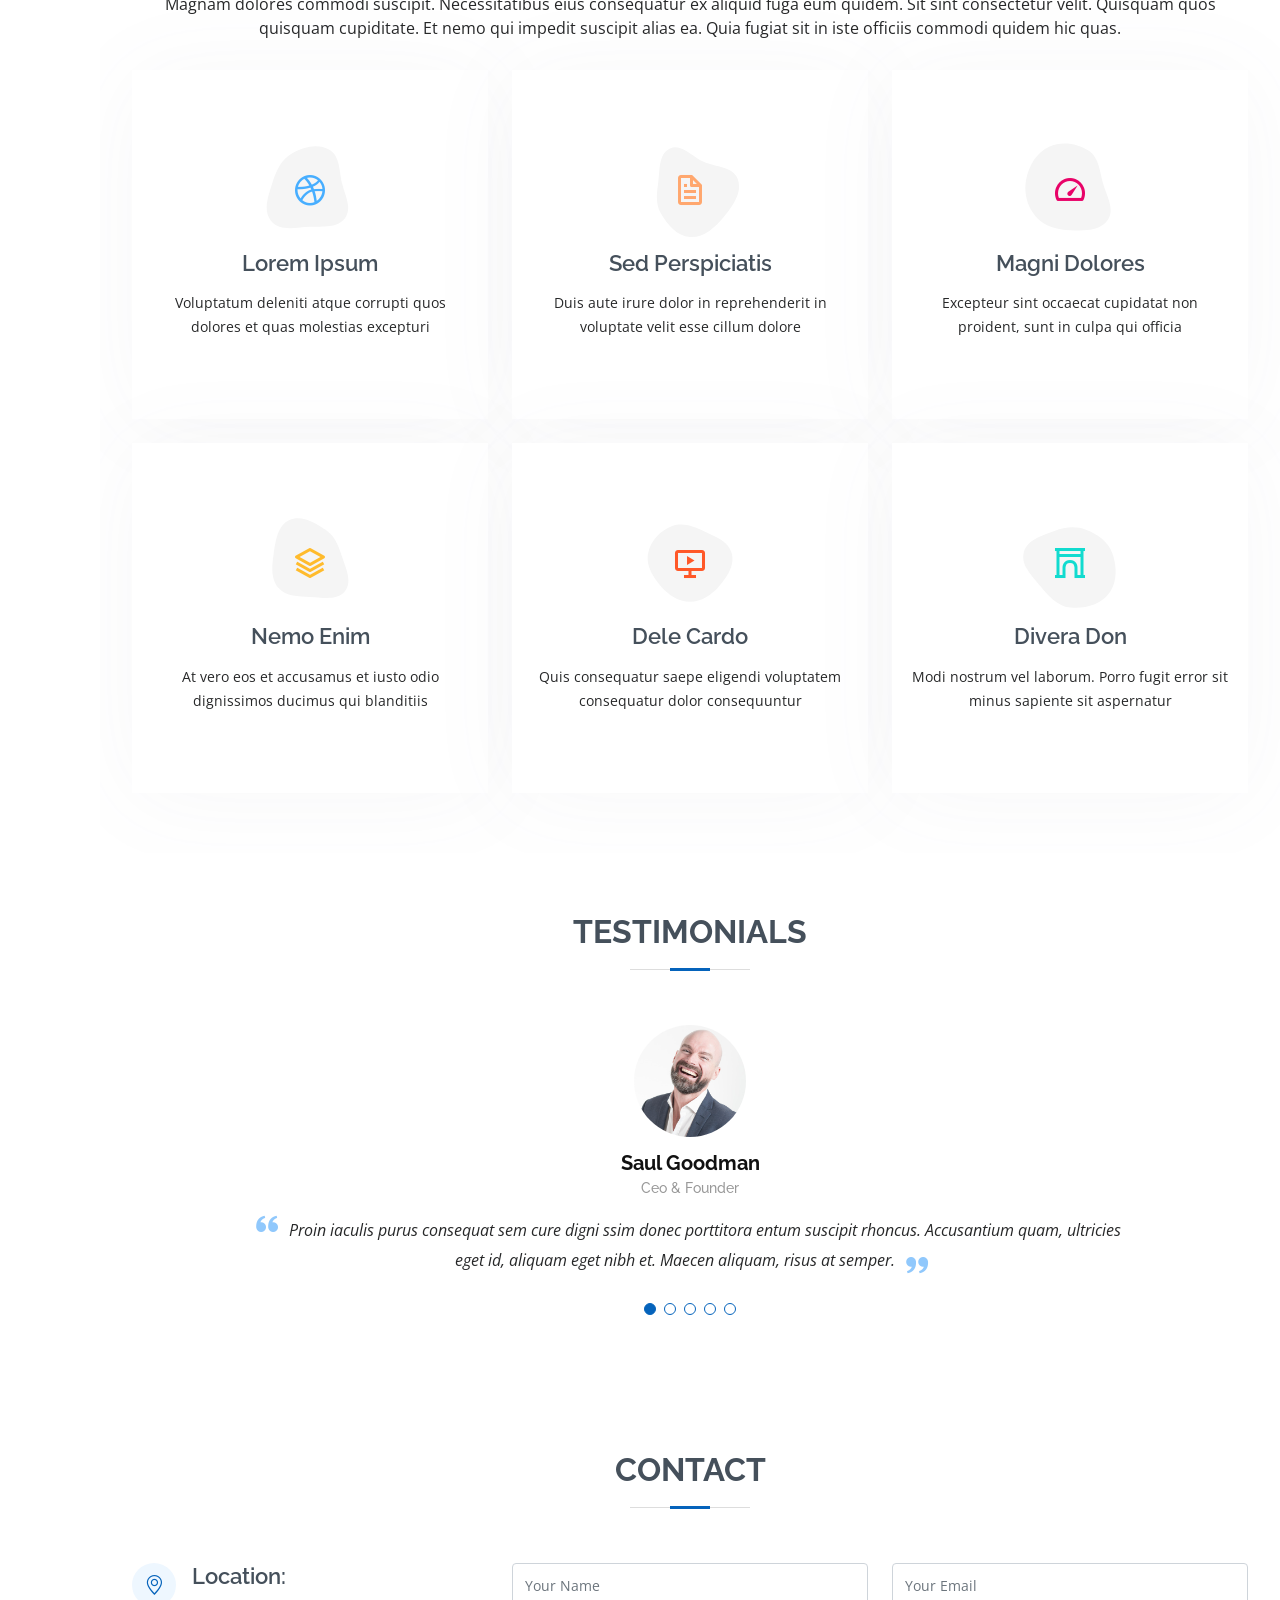
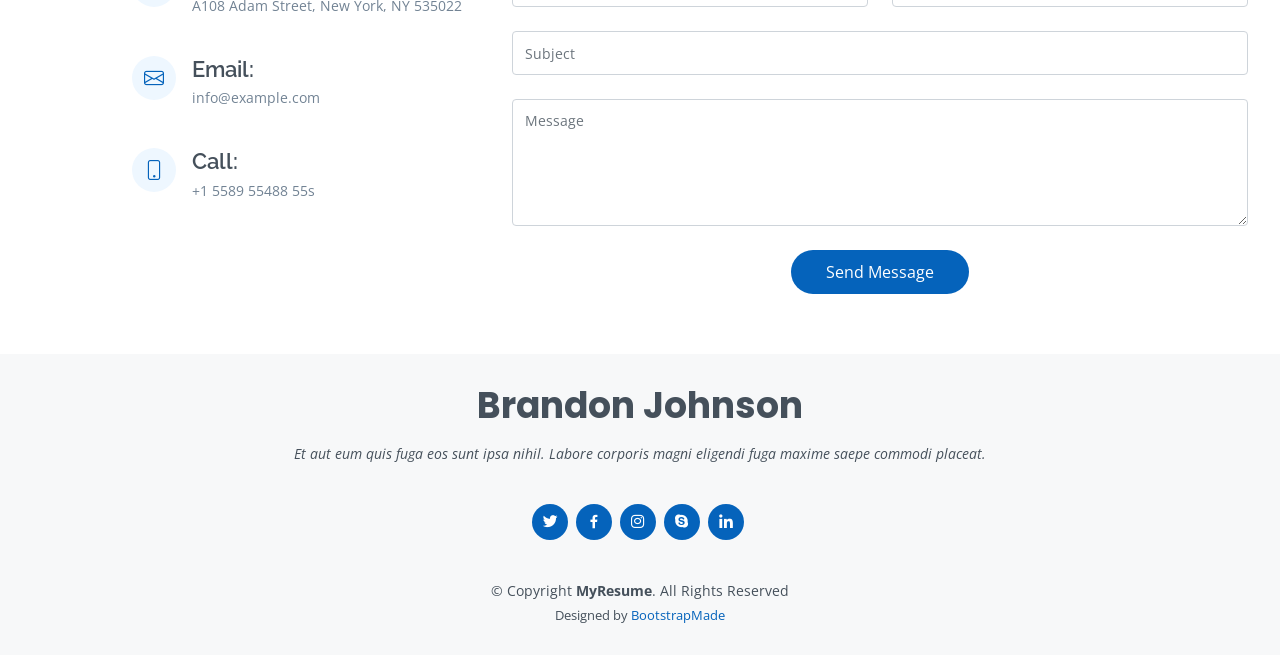
==== commit be38a4cb: "Complete project section" ====
--- a/index.html
+++ b/index.html
@@ -71,7 +71,7 @@
           </li>-->
           <li>
             <a href="#portfolio" class="nav-link scrollto"
-              ><i class="bx bx-book-content"></i> <span>Portfolio</span></a
+              ><i class="bx bx-book-content"></i> <span>Projects</span></a
             >
           </li>
           <li>
@@ -533,7 +533,7 @@
                       href="assets/img/portfolio/prtf.jpg"
                       data-gallery="portfolioGallery"
                       class="portfolio-lightbox"
-                      title="App 1"
+                      title="Bankist App"
                       ><i class="bx bx-plus"></i
                     ></a>
                     <!--<a
@@ -563,7 +563,7 @@
                       href="assets/img/portfolio/prtf2.png"
                       data-gallery="portfolioGallery"
                       class="portfolio-lightbox"
-                      title="Web 3"
+                      title="Noemi"
                       ><i class="bx bx-plus"></i
                     ></a>
                     <!--<a
@@ -593,16 +593,16 @@
                       href="assets/img/portfolio/prtf3.jpg"
                       data-gallery="portfolioGallery"
                       class="portfolio-lightbox"
-                      title="App 2"
+                      title="Landing Page"
                       ><i class="bx bx-plus"></i
                     ></a>
-                    <a
+                    <!--<a
                       href="portfolio-details.html"
                       class="portfolio-details-lightbox"
                       data-glightbox="type: external"
                       title="Portfolio Details"
                       ><i class="bx bx-link"></i
-                    ></a>
+                    ></a>-->
                   </div>
                 </div>
               </div>
@@ -623,16 +623,10 @@
                       href="assets/img/portfolio/prtf4.jpg"
                       data-gallery="portfolioGallery"
                       class="portfolio-lightbox"
-                      title="Card 2"
+                      title="Portfolio"
                       ><i class="bx bx-plus"></i
                     ></a>
-                    <a
-                      href="portfolio-details.html"
-                      class="portfolio-details-lightbox"
-                      data-glightbox="type: external"
-                      title="Portfolio Details"
-                      ><i class="bx bx-link"></i
-                    ></a>
+                   
                   </div>
                 </div>
               </div>
--- a/assets/css/style.css
+++ b/assets/css/style.css
@@ -531,7 +531,7 @@
 }*/
 
 /*--------------------------------------------------------------
-# Portfolio
+# Project
 --------------------------------------------------------------*/
 .portfolio .portfolio-item {
   margin-bottom: 30px;
@@ -670,7 +670,7 @@
 }
 
 /*--------------------------------------------------------------
-# Portfolio Details
+# Project Details
 --------------------------------------------------------------*/
 .portfolio-details {
   padding-top: 40px;
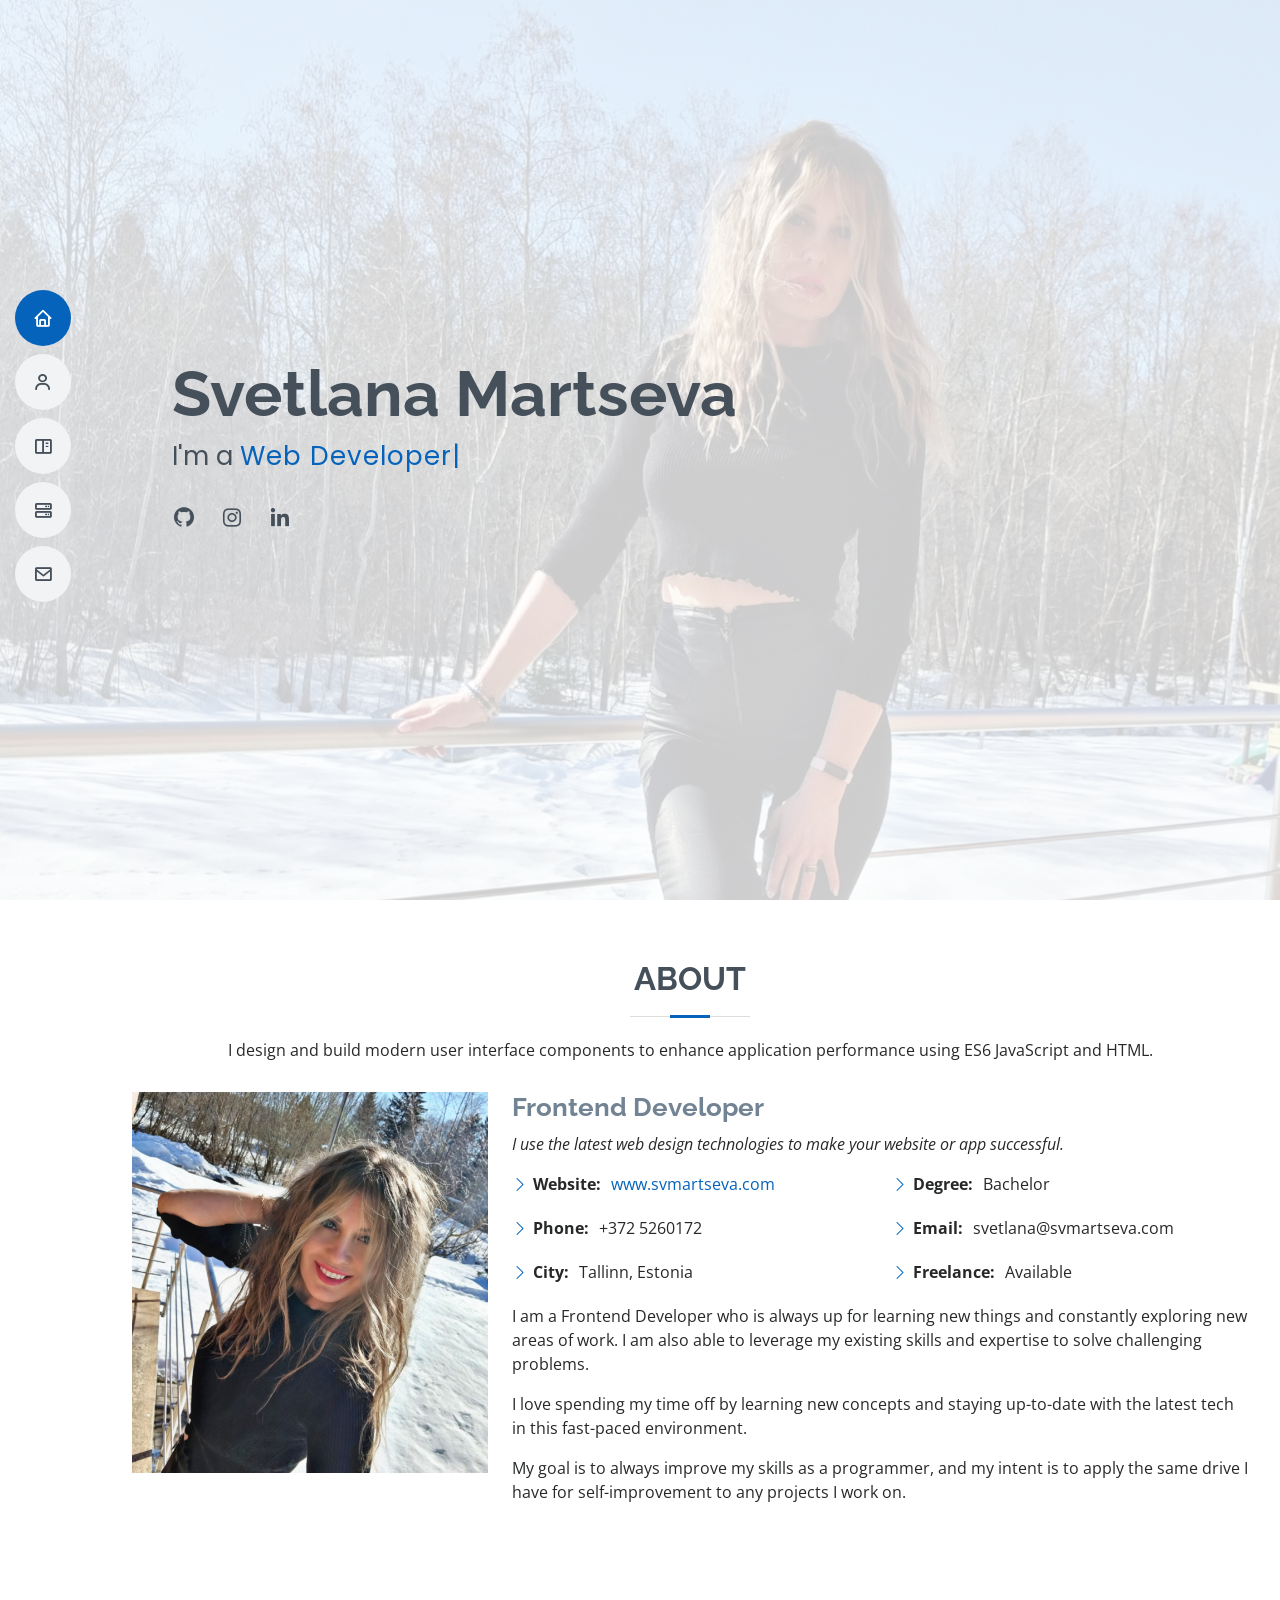
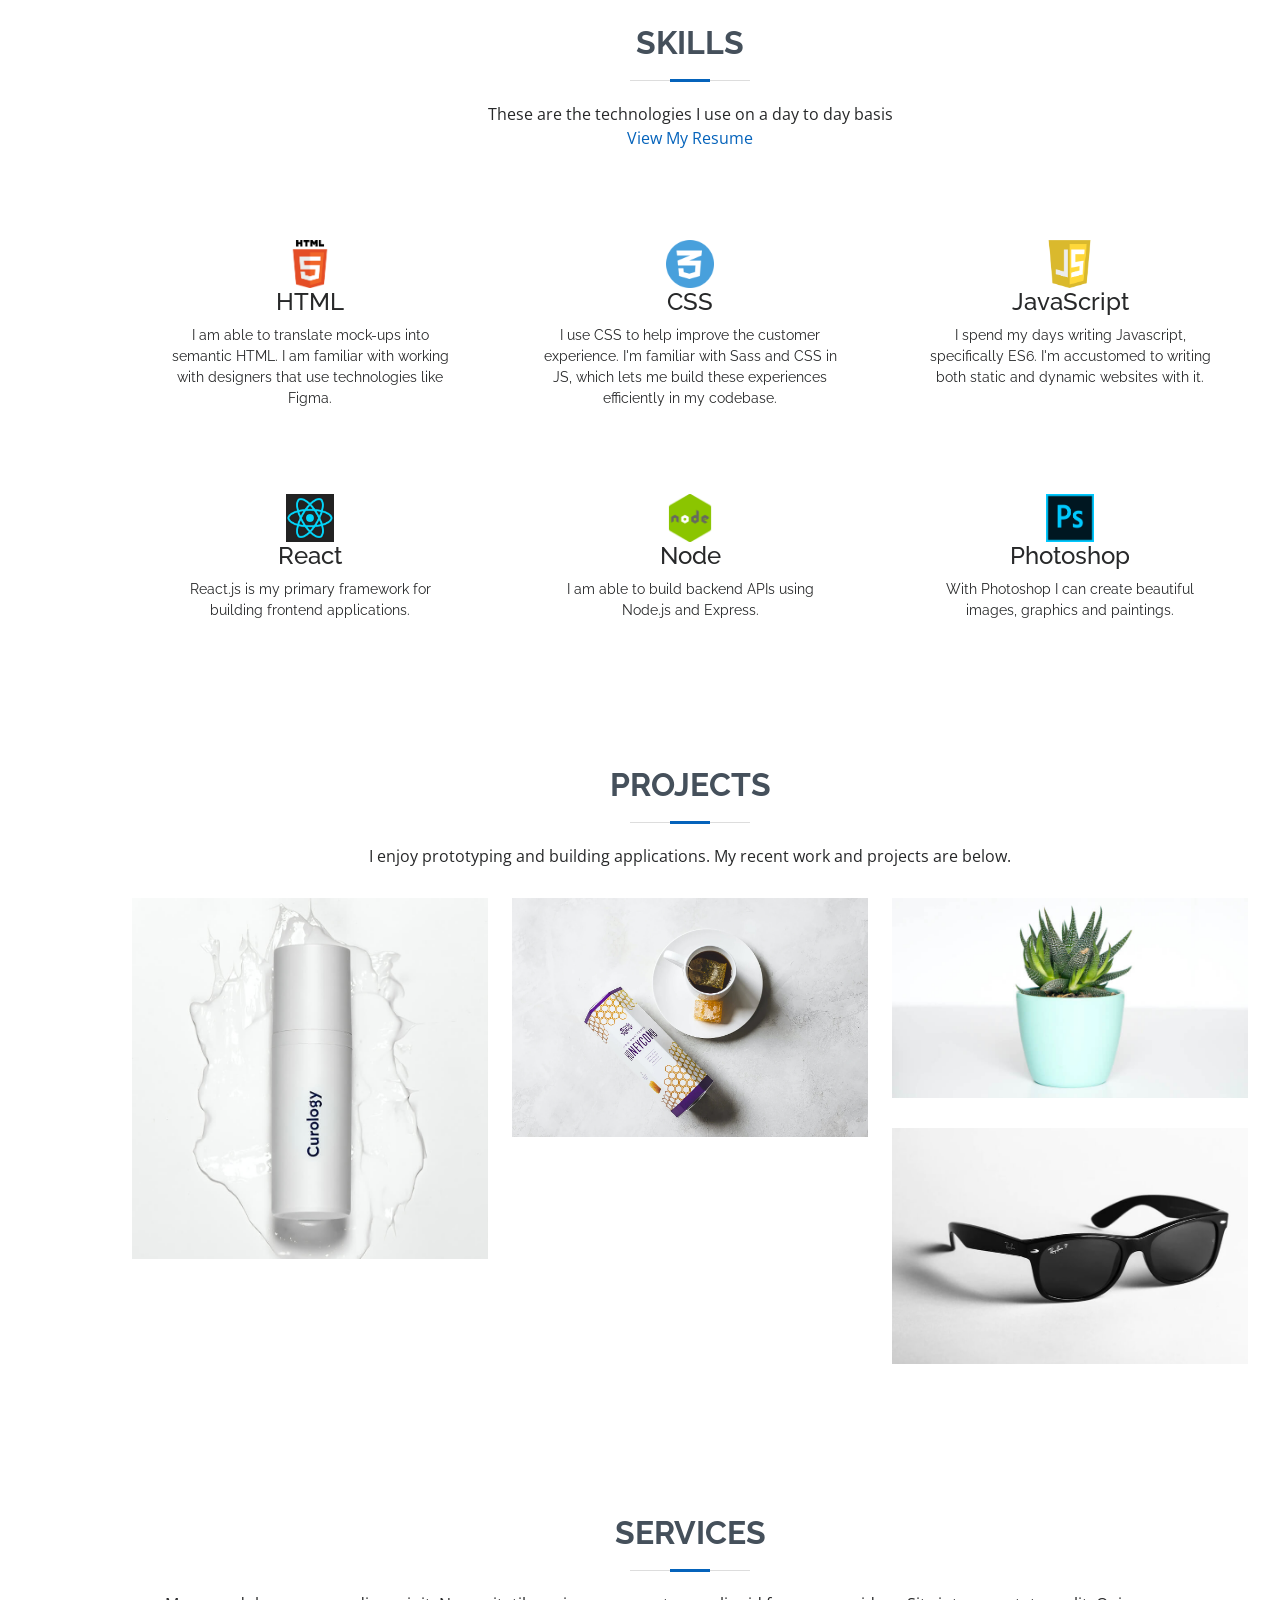
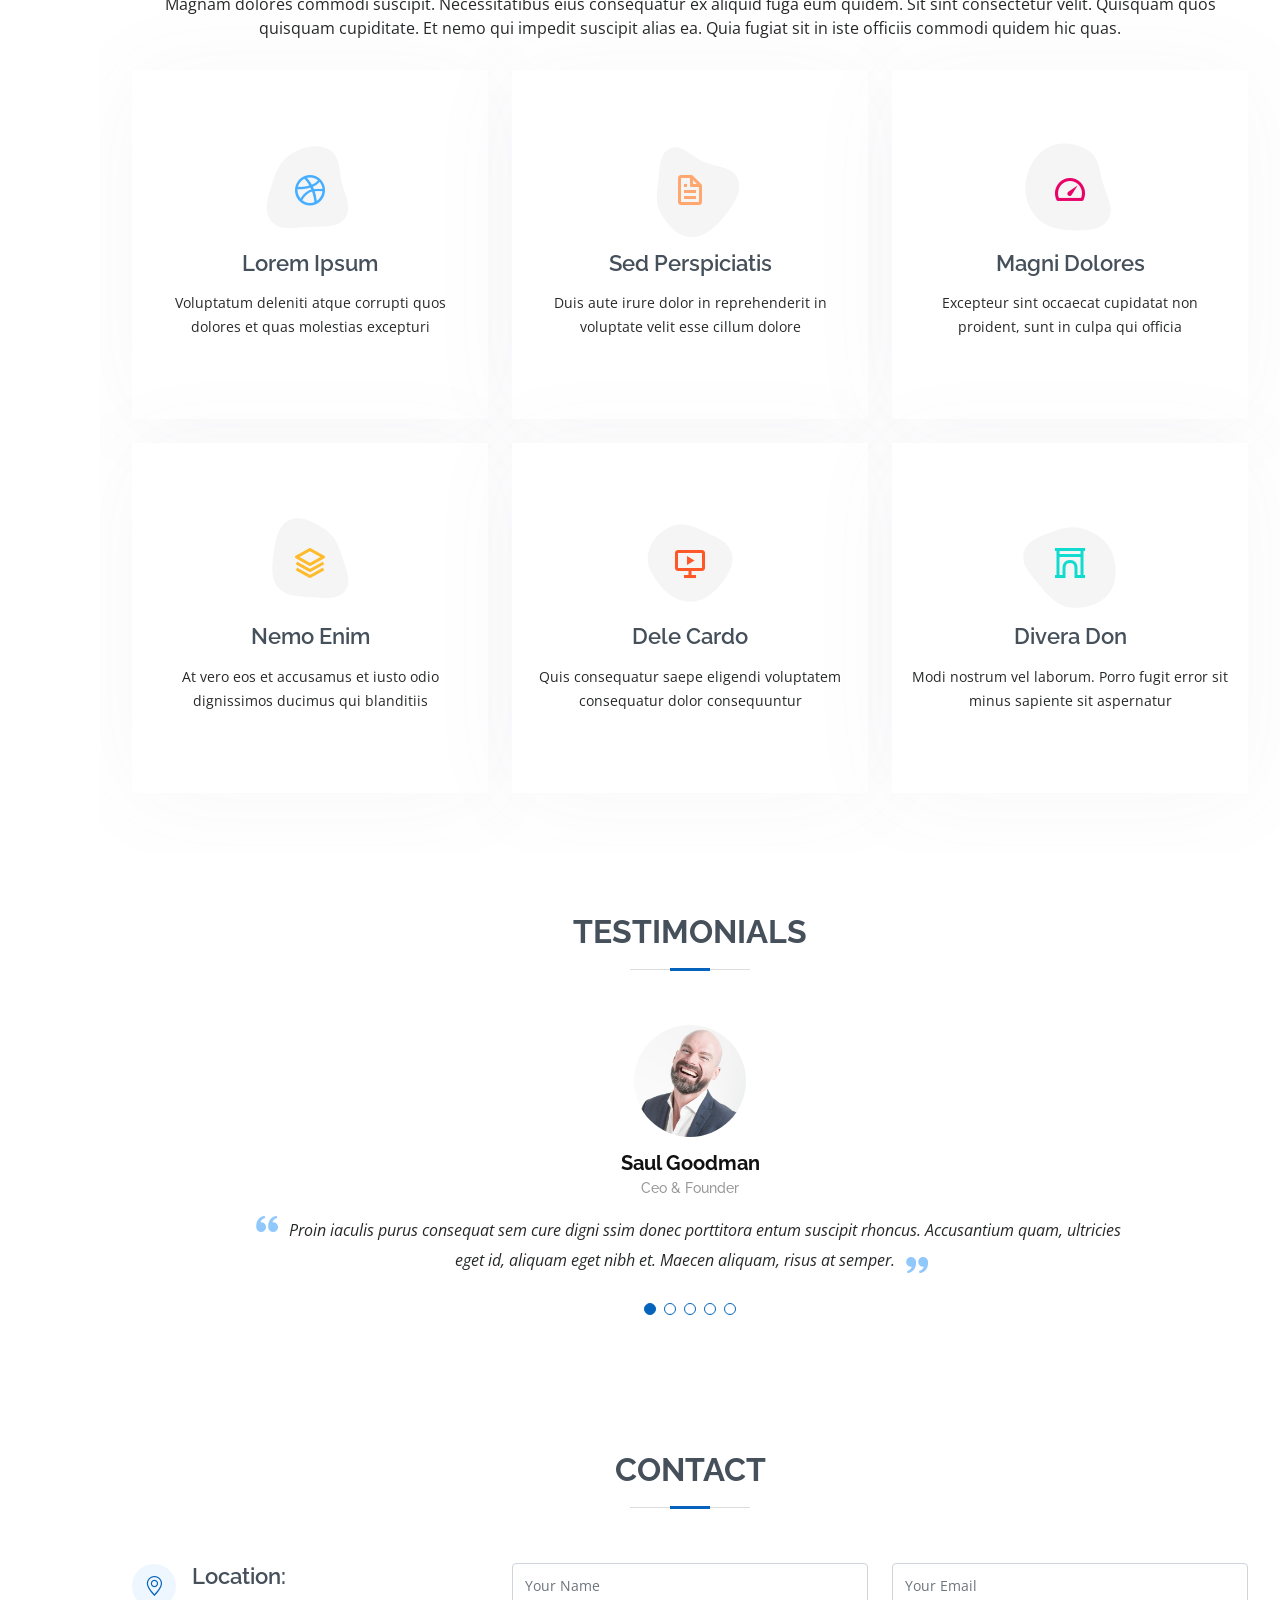
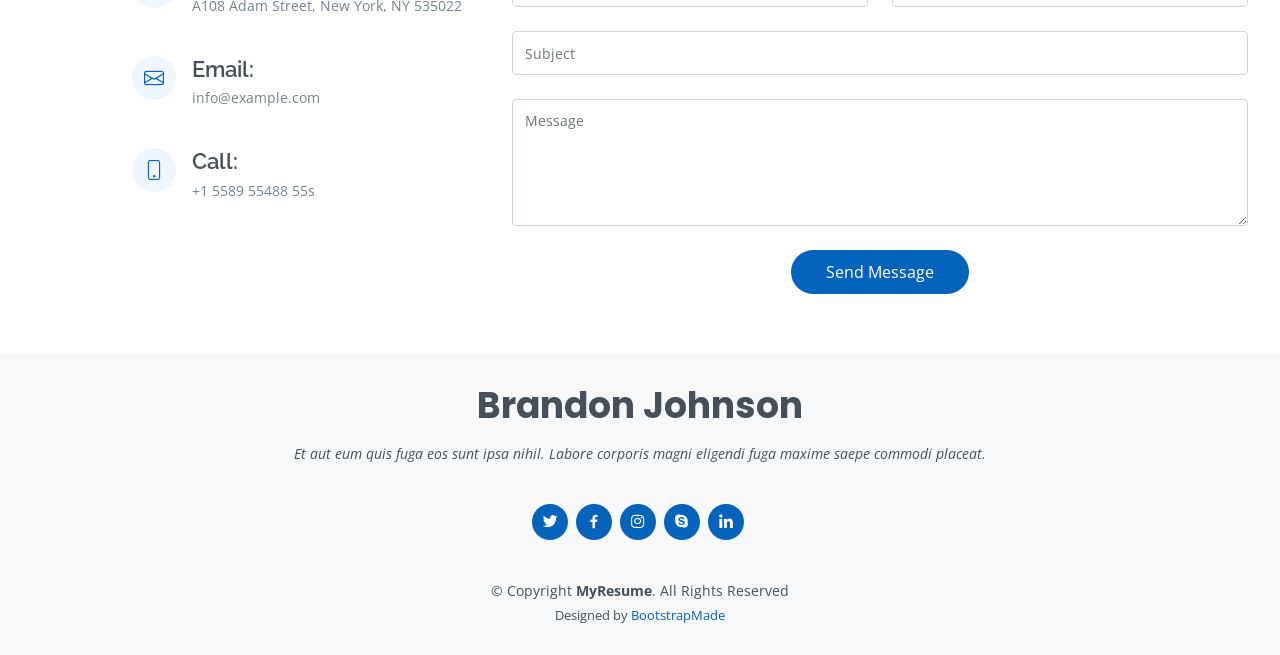
==== commit 74a9b7ed: "changed logo images" ====
--- a/index.html
+++ b/index.html
@@ -215,7 +215,7 @@
           <div class="row">
             <div class="col-lg-4 col-md-6">
               <div class="count-box">
-                <img src="assets/img/skills/html5.png" class="skill-indiv" />
+                <img src="assets/img/skills/html55.png" class="skill-indiv" />
                 <h4>HTML</h4>
                 <p>
                   I am able to translate mock-ups into semantic HTML. I am
@@ -253,7 +253,7 @@
 
             <div class="col-lg-4 col-md-6 mt-5 mt-lg-0">
               <div class="count-box">
-                <img src="assets/img/skills/react.png" class="skill-indiv" />
+                <img src="assets/img/skills/reactlogo.jpeg" class="skill-indiv" />
 
                 <h4>React</h4>
                 <p>
@@ -276,7 +276,7 @@
 
             <div class="col-lg-4 col-md-6 mt-5 mt-lg-0">
               <div class="count-box">
-                <img src="assets/img/skills/ps1.png" class="skill-indiv" />
+                <img src="assets/img/skills/phs.png" class="skill-indiv" />
 
                 <h4>Photoshop</h4>
                 <p>
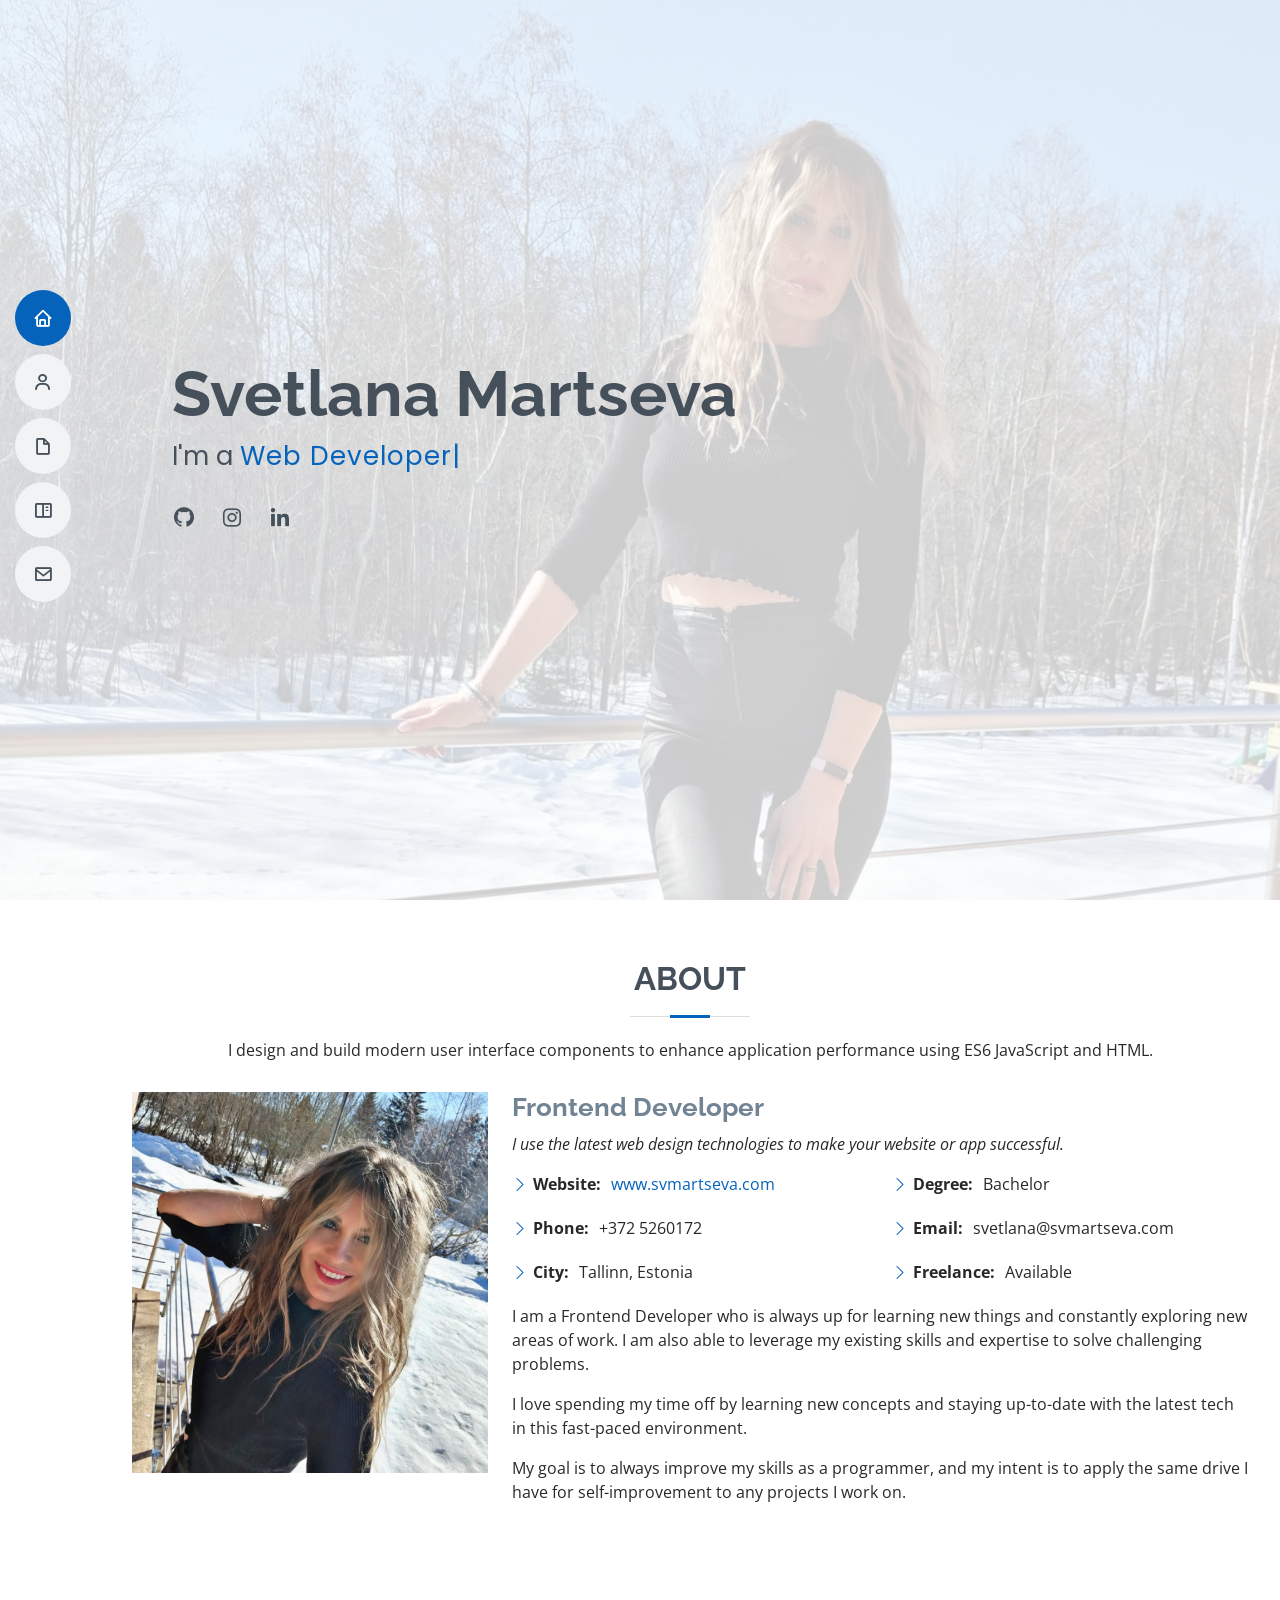
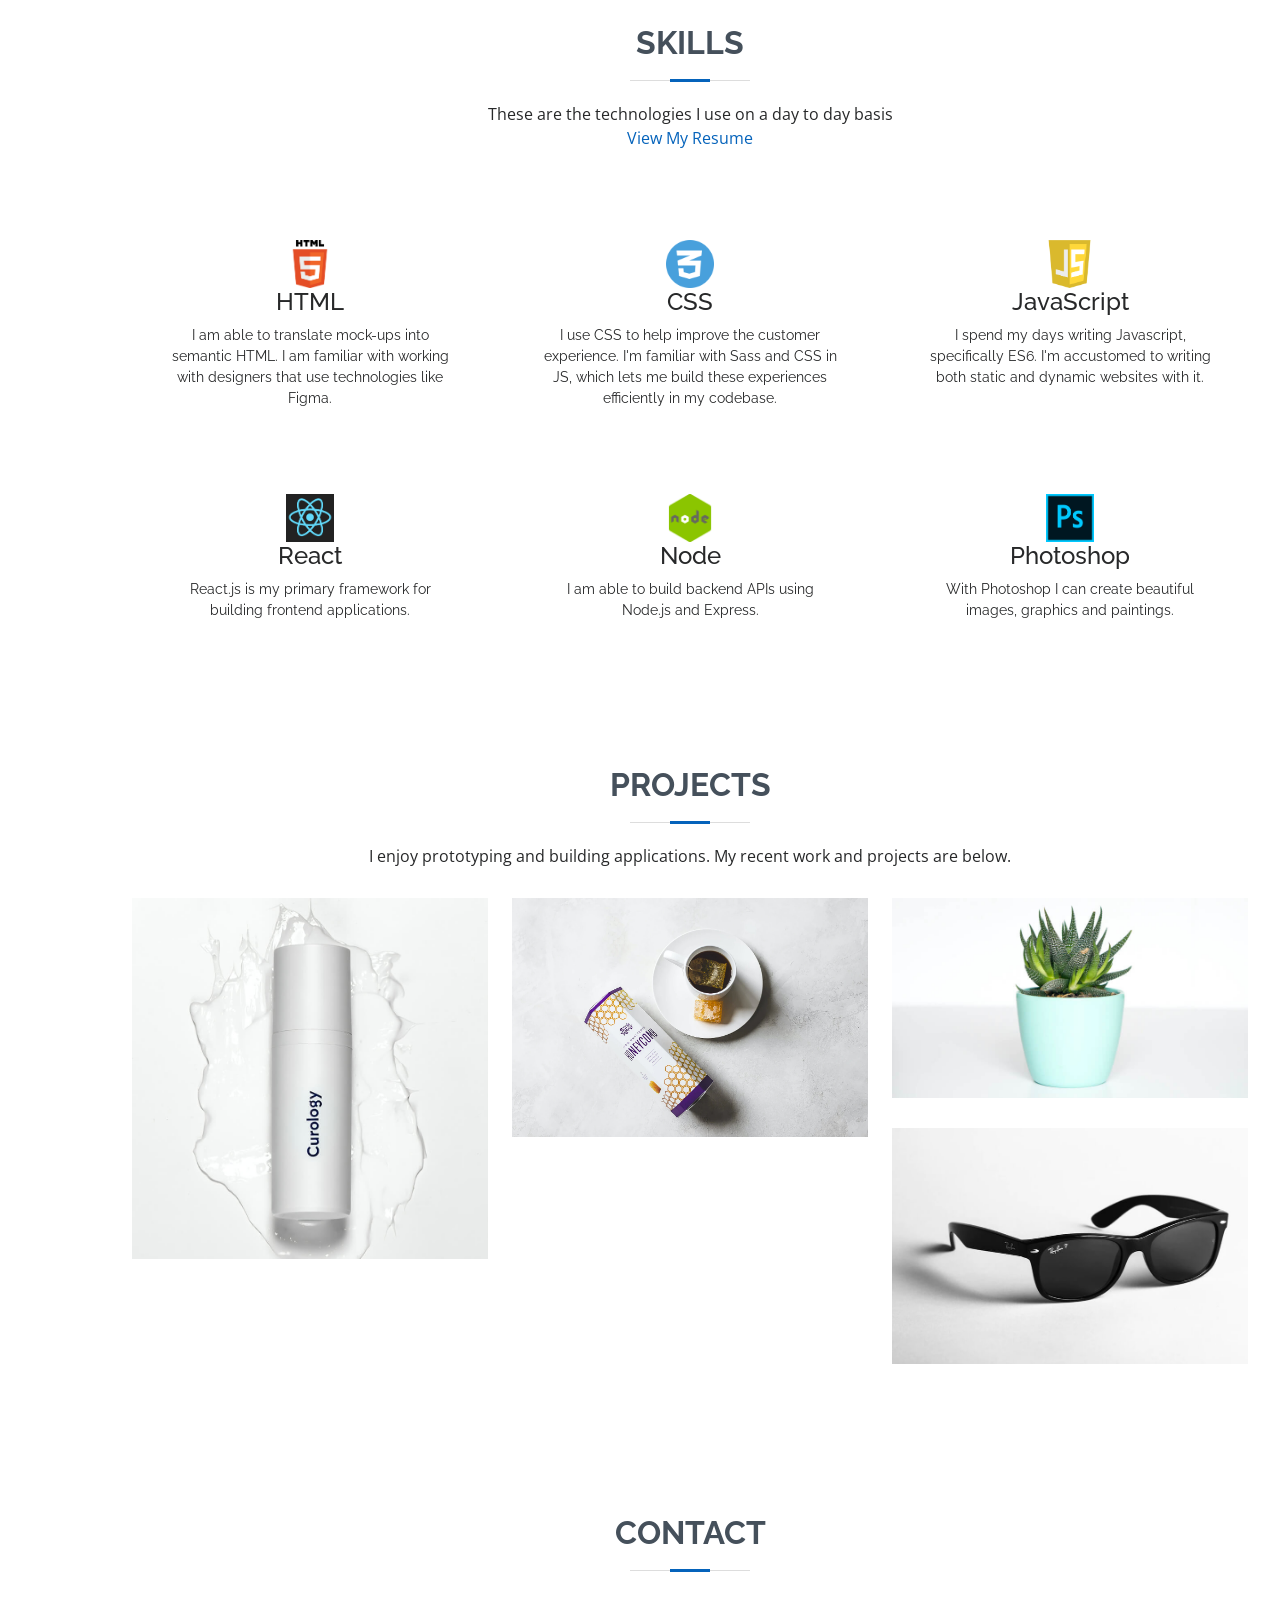
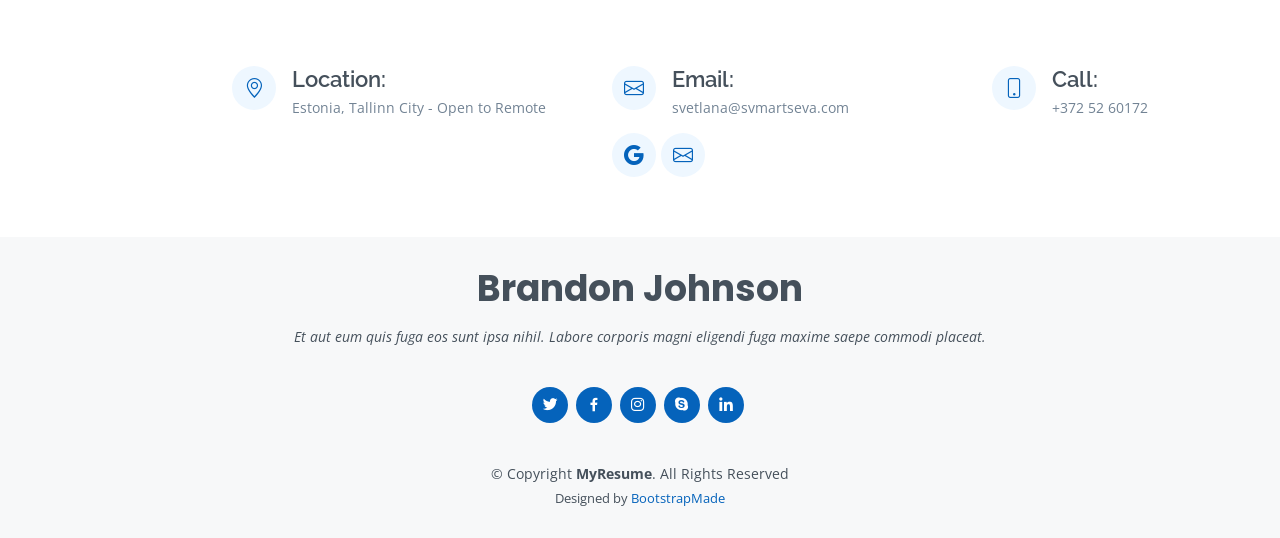
==== commit 98b4d6fc: "Contact section complete" ====
--- a/index.html
+++ b/index.html
@@ -64,21 +64,21 @@
               ><i class="bx bx-user"></i> <span>About</span></a
             >
           </li>
-          <!--<li>
-            <a href="#resume" class="nav-link scrollto"
-              ><i class="bx bx-file-blank"></i> <span>Resume</span></a
+          <li>
+            <a href="#skills" class="nav-link scrollto"
+              ><i class="bx bx-file-blank"></i> <span>Skills</span></a
             >
-          </li>-->
+          </li>
           <li>
             <a href="#portfolio" class="nav-link scrollto"
               ><i class="bx bx-book-content"></i> <span>Projects</span></a
             >
           </li>
-          <li>
+          <!--<li>
             <a href="#services" class="nav-link scrollto"
               ><i class="bx bx-server"></i> <span>Services</span></a
             >
-          </li>
+          </li>-->
           <li>
             <a href="#contact" class="nav-link scrollto"
               ><i class="bx bx-envelope"></i> <span>Contact</span></a
@@ -253,7 +253,7 @@
 
             <div class="col-lg-4 col-md-6 mt-5 mt-lg-0">
               <div class="count-box">
-                <img src="assets/img/skills/reactlogo.jpeg" class="skill-indiv" />
+                <img src="assets/img/skills/react1.png" class="skill-indiv" />
 
                 <h4>React</h4>
                 <p>
@@ -290,216 +290,7 @@
       </section>
       <!-- End Facts Section -->
 
-      <!-- ======= Skills Section ======= -->
-     <!-- <section id="skills" class="skills section-bg">
-        <div class="container" data-aos="fade-up">
-          <div class="section-title">
-            <h2>Skills</h2>
-            <p>
-              Magnam dolores commodi suscipit. Necessitatibus eius consequatur
-              ex aliquid fuga eum quidem. Sit sint consectetur velit. Quisquam
-              quos quisquam cupiditate. Et nemo qui impedit suscipit alias ea.
-              Quia fugiat sit in iste officiis commodi quidem hic quas.
-            </p>
-          </div>
-
-          <div class="row skills-content">
-            <div class="col-lg-6">
-              <div class="progress">
-                <span class="skill">HTML <i class="val">100%</i></span>
-                <div class="progress-bar-wrap">
-                  <div
-                    class="progress-bar"
-                    role="progressbar"
-                    aria-valuenow="100"
-                    aria-valuemin="0"
-                    aria-valuemax="100"
-                  ></div>
-                </div>
-              </div>
-
-              <div class="progress">
-                <span class="skill">CSS <i class="val">90%</i></span>
-                <div class="progress-bar-wrap">
-                  <div
-                    class="progress-bar"
-                    role="progressbar"
-                    aria-valuenow="90"
-                    aria-valuemin="0"
-                    aria-valuemax="100"
-                  ></div>
-                </div>
-              </div>
-
-              <div class="progress">
-                <span class="skill">JavaScript <i class="val">75%</i></span>
-                <div class="progress-bar-wrap">
-                  <div
-                    class="progress-bar"
-                    role="progressbar"
-                    aria-valuenow="75"
-                    aria-valuemin="0"
-                    aria-valuemax="100"
-                  ></div>
-                </div>
-              </div>
-            </div>
-
-            <div class="col-lg-6">
-              <div class="progress">
-                <span class="skill">PHP <i class="val">80%</i></span>
-                <div class="progress-bar-wrap">
-                  <div
-                    class="progress-bar"
-                    role="progressbar"
-                    aria-valuenow="80"
-                    aria-valuemin="0"
-                    aria-valuemax="100"
-                  ></div>
-                </div>
-              </div>
-
-              <div class="progress">
-                <span class="skill">WordPress/CMS <i class="val">90%</i></span>
-                <div class="progress-bar-wrap">
-                  <div
-                    class="progress-bar"
-                    role="progressbar"
-                    aria-valuenow="90"
-                    aria-valuemin="0"
-                    aria-valuemax="100"
-                  ></div>
-                </div>
-              </div>
-
-              <div class="progress">
-                <span class="skill">Photoshop <i class="val">55%</i></span>
-                <div class="progress-bar-wrap">
-                  <div
-                    class="progress-bar"
-                    role="progressbar"
-                    aria-valuenow="55"
-                    aria-valuemin="0"
-                    aria-valuemax="100"
-                  ></div>
-                </div>
-              </div>
-            </div>
-          </div>
-        </div>
-      </section>-->
-      <!-- End Skills Section -->
-    
-
-      <!-- ======= Resume Section ======= -->
-     <!-- <section id="resume" class="resume">
-        <div class="container" data-aos="fade-up">
-          <div class="section-title">
-            <h2>Resume</h2>
-            <p>
-              Magnam dolores commodi suscipit. Necessitatibus eius consequatur
-              ex aliquid fuga eum quidem. Sit sint consectetur velit. Quisquam
-              quos quisquam cupiditate. Et nemo qui impedit suscipit alias ea.
-              Quia fugiat sit in iste officiis commodi quidem hic quas.
-            </p>
-          </div>
-
-          <div class="row">
-            <div class="col-lg-6">
-              <h3 class="resume-title">Sumary</h3>
-              <div class="resume-item pb-0">
-                <h4>Brandon Johnson</h4>
-                <p>
-                  <em
-                    >Innovative and deadline-driven Graphic Designer with 3+
-                    years of experience designing and developing user-centered
-                    digital/print marketing material from initial concept to
-                    final, polished deliverable.</em
-                  >
-                </p>
-                <ul>
-                  <li>Portland par 127,Orlando, FL</li>
-                  <li>(123) 456-7891</li>
-                  <li>alice.barkley@example.com</li>
-                </ul>
-              </div>
-
-              <h3 class="resume-title">Education</h3>
-              <div class="resume-item">
-                <h4>Master of Fine Arts &amp; Graphic Design</h4>
-                <h5>2015 - 2016</h5>
-                <p><em>Rochester Institute of Technology, Rochester, NY</em></p>
-                <p>
-                  Qui deserunt veniam. Et sed aliquam labore tempore sed
-                  quisquam iusto autem sit. Ea vero voluptatum qui ut
-                  dignissimos deleniti nerada porti sand markend
-                </p>
-              </div>
-              <div class="resume-item">
-                <h4>Bachelor of Fine Arts &amp; Graphic Design</h4>
-                <h5>2010 - 2014</h5>
-                <p><em>Rochester Institute of Technology, Rochester, NY</em></p>
-                <p>
-                  Quia nobis sequi est occaecati aut. Repudiandae et iusto quae
-                  reiciendis et quis Eius vel ratione eius unde vitae rerum
-                  voluptates asperiores voluptatem Earum molestiae consequatur
-                  neque etlon sader mart dila
-                </p>
-              </div>
-            </div>
-            <div class="col-lg-6">
-              <h3 class="resume-title">Professional Experience</h3>
-              <div class="resume-item">
-                <h4>Senior graphic design specialist</h4>
-                <h5>2019 - Present</h5>
-                <p><em>Experion, New York, NY </em></p>
-                <ul>
-                  <li>
-                    Lead in the design, development, and implementation of the
-                    graphic, layout, and production communication materials
-                  </li>
-                  <li>
-                    Delegate tasks to the 7 members of the design team and
-                    provide counsel on all aspects of the project.
-                  </li>
-                  <li>
-                    Supervise the assessment of all graphic materials in order
-                    to ensure quality and accuracy of the design
-                  </li>
-                  <li>
-                    Oversee the efficient use of production project budgets
-                    ranging from $2,000 - $25,000
-                  </li>
-                </ul>
-              </div>
-              <div class="resume-item">
-                <h4>Graphic design specialist</h4>
-                <h5>2017 - 2018</h5>
-                <p><em>Stepping Stone Advertising, New York, NY</em></p>
-                <ul>
-                  <li>
-                    Developed numerous marketing programs (logos,
-                    brochures,infographics, presentations, and advertisements).
-                  </li>
-                  <li>
-                    Managed up to 5 projects or tasks at a given time while
-                    under pressure
-                  </li>
-                  <li>
-                    Recommended and consulted with clients on the most
-                    appropriate graphic design
-                  </li>
-                  <li>
-                    Created 4+ design presentations and proposals a month for
-                    clients and account managers
-                  </li>
-                </ul>
-              </div>
-            </div>
-          </div>
-        </div>
-      </section>-->
-      <!-- End Resume Section -->
+  
 
       <!-- ======= Project Section ======= -->
       <section id="portfolio" class="portfolio section-bg">
@@ -638,327 +429,6 @@
       </section>
       <!-- End Project Section -->
 
-      <!-- ======= Services Section ======= -->
-      <section id="services" class="services">
-        <div class="container" data-aos="fade-up">
-          <div class="section-title">
-            <h2>Services</h2>
-            <p>
-              Magnam dolores commodi suscipit. Necessitatibus eius consequatur
-              ex aliquid fuga eum quidem. Sit sint consectetur velit. Quisquam
-              quos quisquam cupiditate. Et nemo qui impedit suscipit alias ea.
-              Quia fugiat sit in iste officiis commodi quidem hic quas.
-            </p>
-          </div>
-
-          <div class="row">
-            <div
-              class="col-lg-4 col-md-6 d-flex align-items-stretch"
-              data-aos="zoom-in"
-              data-aos-delay="100"
-            >
-              <div class="icon-box iconbox-blue">
-                <div class="icon">
-                  <svg
-                    width="100"
-                    height="100"
-                    viewBox="0 0 600 600"
-                    xmlns="http://www.w3.org/2000/svg"
-                  >
-                    <path
-                      stroke="none"
-                      stroke-width="0"
-                      fill="#f5f5f5"
-                      d="M300,521.0016835830174C376.1290562159157,517.8887921683347,466.0731472004068,529.7835943286574,510.70327084640275,468.03025145048787C554.3714126377745,407.6079735673963,508.03601936045806,328.9844924480964,491.2728898941984,256.3432110539036C474.5976632858925,184.082847569629,479.9380746630129,96.60480741107993,416.23090153303,58.64404602377083C348.86323505073057,18.502131276798302,261.93793281208167,40.57373210992963,193.5410806939664,78.93577620505333C130.42746243093433,114.334589627462,98.30271207620316,179.96522072025542,76.75703585869454,249.04625023123273C51.97151888228291,328.5150500222984,13.704378332031375,421.85034740162234,66.52175969318436,486.19268352777647C119.04800174914682,550.1803526380478,217.28368757567262,524.383925680826,300,521.0016835830174"
-                    ></path>
-                  </svg>
-                  <i class="bx bxl-dribbble"></i>
-                </div>
-                <h4><a href="">Lorem Ipsum</a></h4>
-                <p>
-                  Voluptatum deleniti atque corrupti quos dolores et quas
-                  molestias excepturi
-                </p>
-              </div>
-            </div>
-
-            <div
-              class="col-lg-4 col-md-6 d-flex align-items-stretch mt-4 mt-md-0"
-              data-aos="zoom-in"
-              data-aos-delay="200"
-            >
-              <div class="icon-box iconbox-orange">
-                <div class="icon">
-                  <svg
-                    width="100"
-                    height="100"
-                    viewBox="0 0 600 600"
-                    xmlns="http://www.w3.org/2000/svg"
-                  >
-                    <path
-                      stroke="none"
-                      stroke-width="0"
-                      fill="#f5f5f5"
-                      d="M300,582.0697525312426C382.5290701553225,586.8405444964366,449.9789794690241,525.3245884688669,502.5850820975895,461.55621195738473C556.606425686781,396.0723002908107,615.8543463187945,314.28637112970534,586.6730223649479,234.56875336149918C558.9533121215079,158.8439757836574,454.9685369536778,164.00468322053177,381.49747125262974,130.76875717737553C312.15926192815925,99.40240125094834,248.97055460311594,18.661163978235184,179.8680185752513,50.54337015887873C110.5421016452524,82.52863877960104,119.82277516462835,180.83849132639028,109.12597500060166,256.43424936330496C100.08760227029461,320.3096726198365,92.17705696193138,384.0621239912766,124.79988738764834,439.7174275375508C164.83382741302287,508.01625554203684,220.96474134820875,577.5009287672846,300,582.0697525312426"
-                    ></path>
-                  </svg>
-                  <i class="bx bx-file"></i>
-                </div>
-                <h4><a href="">Sed Perspiciatis</a></h4>
-                <p>
-                  Duis aute irure dolor in reprehenderit in voluptate velit esse
-                  cillum dolore
-                </p>
-              </div>
-            </div>
-
-            <div
-              class="col-lg-4 col-md-6 d-flex align-items-stretch mt-4 mt-lg-0"
-              data-aos="zoom-in"
-              data-aos-delay="300"
-            >
-              <div class="icon-box iconbox-pink">
-                <div class="icon">
-                  <svg
-                    width="100"
-                    height="100"
-                    viewBox="0 0 600 600"
-                    xmlns="http://www.w3.org/2000/svg"
-                  >
-                    <path
-                      stroke="none"
-                      stroke-width="0"
-                      fill="#f5f5f5"
-                      d="M300,541.5067337569781C382.14930387511276,545.0595476570109,479.8736841581634,548.3450877840088,526.4010558755058,480.5488172755941C571.5218469581645,414.80211281144784,517.5187510058486,332.0715597781072,496.52539010469104,255.14436215662573C477.37192572678356,184.95920475031193,473.57363656557914,105.61284051026155,413.0603344069578,65.22779650032875C343.27470386102294,18.654635553484475,251.2091493199835,5.337323636656869,175.0934190732945,40.62881213300186C97.87086631185822,76.43348514350839,51.98124368387456,156.15599469081315,36.44837278890362,239.84606092416172C21.716077023791087,319.22268207091537,43.775223500013084,401.1760424656574,96.891909868211,461.97329694683043C147.22146801428983,519.5804099606455,223.5754009179313,538.201503339737,300,541.5067337569781"
-                    ></path>
-                  </svg>
-                  <i class="bx bx-tachometer"></i>
-                </div>
-                <h4><a href="">Magni Dolores</a></h4>
-                <p>
-                  Excepteur sint occaecat cupidatat non proident, sunt in culpa
-                  qui officia
-                </p>
-              </div>
-            </div>
-
-            <div
-              class="col-lg-4 col-md-6 d-flex align-items-stretch mt-4"
-              data-aos="zoom-in"
-              data-aos-delay="100"
-            >
-              <div class="icon-box iconbox-yellow">
-                <div class="icon">
-                  <svg
-                    width="100"
-                    height="100"
-                    viewBox="0 0 600 600"
-                    xmlns="http://www.w3.org/2000/svg"
-                  >
-                    <path
-                      stroke="none"
-                      stroke-width="0"
-                      fill="#f5f5f5"
-                      d="M300,503.46388370962813C374.79870501325706,506.71871716319447,464.8034551963731,527.1746412648533,510.4981551193396,467.86667711651364C555.9287308511215,408.9015244558933,512.6030010748507,327.5744911775523,490.211057578863,256.5855673507754C471.097692560561,195.9906835881958,447.69079081568157,138.11976852964426,395.19560036434837,102.3242989838813C329.3053358748298,57.3949838291264,248.02791733380457,8.279543830951368,175.87071277845988,42.242879143198664C103.41431057327972,76.34704239035025,93.79494320519305,170.9812938413882,81.28167332365135,250.07896920659033C70.17666984294237,320.27484674793965,64.84698225790005,396.69656628748305,111.28512138212992,450.4950937839243C156.20124167950087,502.5303643271138,231.32542653798444,500.4755392045468,300,503.46388370962813"
-                    ></path>
-                  </svg>
-                  <i class="bx bx-layer"></i>
-                </div>
-                <h4><a href="">Nemo Enim</a></h4>
-                <p>
-                  At vero eos et accusamus et iusto odio dignissimos ducimus qui
-                  blanditiis
-                </p>
-              </div>
-            </div>
-
-            <div
-              class="col-lg-4 col-md-6 d-flex align-items-stretch mt-4"
-              data-aos="zoom-in"
-              data-aos-delay="200"
-            >
-              <div class="icon-box iconbox-red">
-                <div class="icon">
-                  <svg
-                    width="100"
-                    height="100"
-                    viewBox="0 0 600 600"
-                    xmlns="http://www.w3.org/2000/svg"
-                  >
-                    <path
-                      stroke="none"
-                      stroke-width="0"
-                      fill="#f5f5f5"
-                      d="M300,532.3542879108572C369.38199826031484,532.3153073249985,429.10787420159085,491.63046689027357,474.5244479745417,439.17860296908856C522.8885846962883,383.3225815378663,569.1668002868075,314.3205725914397,550.7432151929288,242.7694973846089C532.6665558377875,172.5657663291529,456.2379748765914,142.6223662098291,390.3689995646985,112.34683881706744C326.66090330228417,83.06452184765237,258.84405631176094,53.51806209861945,193.32584062364296,78.48882559362697C121.61183558270385,105.82097193414197,62.805066853699245,167.19869350419734,48.57481801355237,242.6138429142374C34.843463184063346,315.3850353017275,76.69343916112496,383.4422959591041,125.22947124332185,439.3748458443577C170.7312796277747,491.8107796887764,230.57421082200815,532.3932930995766,300,532.3542879108572"
-                    ></path>
-                  </svg>
-                  <i class="bx bx-slideshow"></i>
-                </div>
-                <h4><a href="">Dele Cardo</a></h4>
-                <p>
-                  Quis consequatur saepe eligendi voluptatem consequatur dolor
-                  consequuntur
-                </p>
-              </div>
-            </div>
-
-            <div
-              class="col-lg-4 col-md-6 d-flex align-items-stretch mt-4"
-              data-aos="zoom-in"
-              data-aos-delay="300"
-            >
-              <div class="icon-box iconbox-teal">
-                <div class="icon">
-                  <svg
-                    width="100"
-                    height="100"
-                    viewBox="0 0 600 600"
-                    xmlns="http://www.w3.org/2000/svg"
-                  >
-                    <path
-                      stroke="none"
-                      stroke-width="0"
-                      fill="#f5f5f5"
-                      d="M300,566.797414625762C385.7384707136149,576.1784315230908,478.7894351017131,552.8928747891023,531.9192734346935,484.94944893311C584.6109503024035,417.5663521118492,582.489472248146,322.67544863468447,553.9536738515405,242.03673114598146C529.1557734026468,171.96086150256528,465.24506316201064,127.66468636344209,395.9583748389544,100.7403814666027C334.2173773831606,76.7482773500951,269.4350130405921,84.62216499799875,207.1952322260088,107.2889140133804C132.92018162631612,134.33871894543012,41.79353780512637,160.00259165414826,22.644507872594943,236.69541883565114C3.319112789854554,314.0945973066697,72.72355303640163,379.243833228382,124.04198916343866,440.3218312028393C172.9286146004772,498.5055451809895,224.45579914871206,558.5317968840102,300,566.797414625762"
-                    ></path>
-                  </svg>
-                  <i class="bx bx-arch"></i>
-                </div>
-                <h4><a href="">Divera Don</a></h4>
-                <p>
-                  Modi nostrum vel laborum. Porro fugit error sit minus sapiente
-                  sit aspernatur
-                </p>
-              </div>
-            </div>
-          </div>
-        </div>
-      </section>
-      <!-- End Services Section -->
-
-      <!-- ======= Testimonials Section ======= -->
-      <section id="testimonials" class="testimonials section-bg">
-        <div class="container" data-aos="fade-up">
-          <div class="section-title">
-            <h2>Testimonials</h2>
-          </div>
-
-          <div
-            class="testimonials-slider swiper"
-            data-aos="fade-up"
-            data-aos-delay="100"
-          >
-            <div class="swiper-wrapper">
-              <div class="swiper-slide">
-                <div class="testimonial-item">
-                  <img
-                    src="assets/img/testimonials/testimonials-1.jpg"
-                    class="testimonial-img"
-                    alt=""
-                  />
-                  <h3>Saul Goodman</h3>
-                  <h4>Ceo &amp; Founder</h4>
-                  <p>
-                    <i class="bx bxs-quote-alt-left quote-icon-left"></i>
-                    Proin iaculis purus consequat sem cure digni ssim donec
-                    porttitora entum suscipit rhoncus. Accusantium quam,
-                    ultricies eget id, aliquam eget nibh et. Maecen aliquam,
-                    risus at semper.
-                    <i class="bx bxs-quote-alt-right quote-icon-right"></i>
-                  </p>
-                </div>
-              </div>
-              <!-- End testimonial item -->
-
-              <div class="swiper-slide">
-                <div class="testimonial-item">
-                  <img
-                    src="assets/img/testimonials/testimonials-2.jpg"
-                    class="testimonial-img"
-                    alt=""
-                  />
-                  <h3>Sara Wilsson</h3>
-                  <h4>Designer</h4>
-                  <p>
-                    <i class="bx bxs-quote-alt-left quote-icon-left"></i>
-                    Export tempor illum tamen malis malis eram quae irure esse
-                    labore quem cillum quid cillum eram malis quorum velit fore
-                    eram velit sunt aliqua noster fugiat irure amet legam anim
-                    culpa.
-                    <i class="bx bxs-quote-alt-right quote-icon-right"></i>
-                  </p>
-                </div>
-              </div>
-              <!-- End testimonial item -->
-
-              <div class="swiper-slide">
-                <div class="testimonial-item">
-                  <img
-                    src="assets/img/testimonials/testimonials-3.jpg"
-                    class="testimonial-img"
-                    alt=""
-                  />
-                  <h3>Jena Karlis</h3>
-                  <h4>Store Owner</h4>
-                  <p>
-                    <i class="bx bxs-quote-alt-left quote-icon-left"></i>
-                    Enim nisi quem export duis labore cillum quae magna enim
-                    sint quorum nulla quem veniam duis minim tempor labore quem
-                    eram duis noster aute amet eram fore quis sint minim.
-                    <i class="bx bxs-quote-alt-right quote-icon-right"></i>
-                  </p>
-                </div>
-              </div>
-              <!-- End testimonial item -->
-
-              <div class="swiper-slide">
-                <div class="testimonial-item">
-                  <img
-                    src="assets/img/testimonials/testimonials-4.jpg"
-                    class="testimonial-img"
-                    alt=""
-                  />
-                  <h3>Matt Brandon</h3>
-                  <h4>Freelancer</h4>
-                  <p>
-                    <i class="bx bxs-quote-alt-left quote-icon-left"></i>
-                    Fugiat enim eram quae cillum dolore dolor amet nulla culpa
-                    multos export minim fugiat minim velit minim dolor enim duis
-                    veniam ipsum anim magna sunt elit fore quem dolore labore
-                    illum veniam.
-                    <i class="bx bxs-quote-alt-right quote-icon-right"></i>
-                  </p>
-                </div>
-              </div>
-              <!-- End testimonial item -->
-
-              <div class="swiper-slide">
-                <div class="testimonial-item">
-                  <img
-                    src="assets/img/testimonials/testimonials-5.jpg"
-                    class="testimonial-img"
-                    alt=""
-                  />
-                  <h3>John Larson</h3>
-                  <h4>Entrepreneur</h4>
-                  <p>
-                    <i class="bx bxs-quote-alt-left quote-icon-left"></i>
-                    Quis quorum aliqua sint quem legam fore sunt eram irure
-                    aliqua veniam tempor noster veniam enim culpa labore duis
-                    sunt culpa nulla illum cillum fugiat legam esse veniam culpa
-                    fore nisi cillum quid.
-                    <i class="bx bxs-quote-alt-right quote-icon-right"></i>
-                  </p>
-                </div>
-              </div>
-              <!-- End testimonial item -->
-            </div>
-            <div class="swiper-pagination"></div>
-          </div>
-        </div>
-      </section>
-      <!-- End Testimonials Section -->
-
       <!-- ======= Contact Section ======= -->
       <section id="contact" class="contact">
         <div class="container" data-aos="fade-up">
@@ -967,7 +437,45 @@
           </div>
 
           <div class="row mt-1">
-            <div class="col-lg-4">
+              <div class="col-sm-12 col-lg-4">
+                <div class="info info--contact">
+                  <div class="address">
+                    <i class="bi bi-geo-alt"></i>
+                    <h4>Location:</h4>
+                    <p>Estonia, Tallinn City - Open to Remote</p>
+                  </div>
+                </div>
+              </div>
+
+            <div class="col-sm-12 col-lg-4">
+              <div class="info info--contact">
+                <div class="email">
+                  <i class="bi bi-envelope"></i>
+                  <h4>Email:</h4>
+                  <p>svetlana@svmartseva.com</p>
+                </div>
+                <div class="contact-links">
+                  <a href="mailTo:svetlana@svmartseva.com" target="_blank">
+                    <i class="bi bi-google"></i>
+                  </a>
+                  <a href="mailTo:svetlana.eest@gmail.com">
+                    <i class="bi bi-envelope"></i>
+                  </a>
+                </div>
+              </div>    
+            </div>
+
+            <div class="col-sm-12 col-lg-4">
+              <div class="info info--contact">
+                <div class="phone">
+                  <i class="bi bi-phone"></i>
+                  <h4>Call:</h4>
+                  <p>+372 52 60172</p>
+                </div>
+              </div>
+                
+            </div>
+            <!--<div class="col-lg-4">
               <div class="info">
                 <div class="address">
                   <i class="bi bi-geo-alt"></i>
@@ -986,10 +494,10 @@
                   <h4>Call:</h4>
                   <p>+1 5589 55488 55s</p>
                 </div>
-              </div>
-            </div>
-
-            <div class="col-lg-8 mt-5 mt-lg-0">
+              </div>-->
+            </div>
+
+            <!--<div class="col-lg-8 mt-5 mt-lg-0">
               <form
                 action="forms/contact.php"
                 method="post"
@@ -1048,7 +556,7 @@
                   <button type="submit">Send Message</button>
                 </div>
               </form>
-            </div>
+            </div>-->
           </div>
         </div>
       </section>
--- a/assets/css/style.css
+++ b/assets/css/style.css
@@ -444,93 +444,6 @@
 }
 
 /*--------------------------------------------------------------
-# Akills
---------------------------------------------------------------*/
-/*.skills .progress {
-  height: 60px;
-  display: block;
-  background: none;
-  border-radius: 0;
-}
-.skills .progress .skill {
-  padding: 10px 0;
-  margin: 0;
-  text-transform: uppercase;
-  display: block;
-  font-weight: 600;
-  font-family: "Poppins", sans-serif;
-  color: #45505b;
-}
-.skills .progress .skill .val {
-  float: right;
-  font-style: normal;
-}
-.skills .progress-bar-wrap {
-  background: #f2f3f5;
-}
-.skills .progress-bar {
-  width: 1px;
-  height: 10px;
-  transition: 0.9s;
-  background-color: #0563bb;
-}
-*/
-
-/*--------------------------------------------------------------
-# Resume
---------------------------------------------------------------*/ /*
-.resume .resume-title {
-  font-size: 26px;
-  font-weight: 700;
-  margin-top: 20px;
-  margin-bottom: 20px;
-  color: #45505b;
-}
-.resume .resume-item {
-  padding: 0 0 20px 20px;
-  margin-top: -2px;
-  border-left: 2px solid #0563bb;
-  position: relative;
-}
-.resume .resume-item h4 {
-  line-height: 18px;
-  font-size: 18px;
-  font-weight: 600;
-  text-transform: uppercase;
-  font-family: "Poppins", sans-serif;
-  color: #0563bb;
-  margin-bottom: 10px;
-}
-.resume .resume-item h5 {
-  font-size: 16px;
-  background: #f7f8f9;
-  padding: 5px 15px;
-  display: inline-block;
-  font-weight: 600;
-  margin-bottom: 10px;
-}
-.resume .resume-item ul {
-  padding-left: 20px;
-}
-.resume .resume-item ul li {
-  padding-bottom: 10px;
-}
-.resume .resume-item:last-child {
-  padding-bottom: 0;
-}
-.resume .resume-item::before {
-  content: "";
-  position: absolute;
-  width: 16px;
-  height: 16px;
-  border-radius: 50px;
-  left: -9px;
-  top: 0;
-  background: #fff;
-  border: 2px solid #0563bb;
-}*/
-
-/*--------------------------------------------------------------
 # Project
 --------------------------------------------------------------*/
 .portfolio .portfolio-item {
@@ -730,183 +643,6 @@
 }
 
 /*--------------------------------------------------------------
-# Services
---------------------------------------------------------------*/
-.services .icon-box {
-  text-align: center;
-  padding: 70px 20px 80px 20px;
-  transition: all ease-in-out 0.3s;
-  background: #fff;
-  box-shadow: 0px 5px 90px 0px rgba(110, 123, 131, 0.05);
-}
-.services .icon-box .icon {
-  margin: 0 auto;
-  width: 100px;
-  height: 100px;
-  display: flex;
-  align-items: center;
-  justify-content: center;
-  transition: ease-in-out 0.3s;
-  position: relative;
-}
-.services .icon-box .icon i {
-  font-size: 36px;
-  transition: 0.5s;
-  position: relative;
-}
-.services .icon-box .icon svg {
-  position: absolute;
-  top: 0;
-  left: 0;
-}
-.services .icon-box .icon svg path {
-  transition: 0.5s;
-  fill: #f5f5f5;
-}
-.services .icon-box h4 {
-  font-weight: 600;
-  margin: 10px 0 15px 0;
-  font-size: 22px;
-}
-.services .icon-box h4 a {
-  color: #45505b;
-  transition: ease-in-out 0.3s;
-}
-.services .icon-box p {
-  line-height: 24px;
-  font-size: 14px;
-  margin-bottom: 0;
-}
-.services .icon-box:hover {
-  border-color: #fff;
-  box-shadow: 0px 0 35px 0 rgba(0, 0, 0, 0.08);
-}
-.services .iconbox-blue i {
-  color: #47aeff;
-}
-.services .iconbox-blue:hover .icon i {
-  color: #fff;
-}
-.services .iconbox-blue:hover .icon path {
-  fill: #47aeff;
-}
-.services .iconbox-orange i {
-  color: #ffa76e;
-}
-.services .iconbox-orange:hover .icon i {
-  color: #fff;
-}
-.services .iconbox-orange:hover .icon path {
-  fill: #ffa76e;
-}
-.services .iconbox-pink i {
-  color: #e80368;
-}
-.services .iconbox-pink:hover .icon i {
-  color: #fff;
-}
-.services .iconbox-pink:hover .icon path {
-  fill: #e80368;
-}
-.services .iconbox-yellow i {
-  color: #ffbb2c;
-}
-.services .iconbox-yellow:hover .icon i {
-  color: #fff;
-}
-.services .iconbox-yellow:hover .icon path {
-  fill: #ffbb2c;
-}
-.services .iconbox-red i {
-  color: #ff5828;
-}
-.services .iconbox-red:hover .icon i {
-  color: #fff;
-}
-.services .iconbox-red:hover .icon path {
-  fill: #ff5828;
-}
-.services .iconbox-teal i {
-  color: #11dbcf;
-}
-.services .iconbox-teal:hover .icon i {
-  color: #fff;
-}
-.services .iconbox-teal:hover .icon path {
-  fill: #11dbcf;
-}
-
-/*--------------------------------------------------------------
-# Testimonials
---------------------------------------------------------------*/
-.testimonials .section-header {
-  margin-bottom: 40px;
-}
-.testimonials .testimonials-carousel,
-.testimonials .testimonials-slider {
-  overflow: hidden;
-}
-.testimonials .testimonial-item {
-  text-align: center;
-}
-.testimonials .testimonial-item .testimonial-img {
-  width: 120px;
-  border-radius: 50%;
-  border: 4px solid #fff;
-  margin: 0 auto;
-}
-.testimonials .testimonial-item h3 {
-  font-size: 20px;
-  font-weight: bold;
-  margin: 10px 0 5px 0;
-  color: #111;
-}
-.testimonials .testimonial-item h4 {
-  font-size: 14px;
-  color: #999;
-  margin: 0 0 15px 0;
-}
-.testimonials .testimonial-item .quote-icon-left,
-.testimonials .testimonial-item .quote-icon-right {
-  color: #90c8fc;
-  font-size: 26px;
-}
-.testimonials .testimonial-item .quote-icon-left {
-  display: inline-block;
-  left: -5px;
-  position: relative;
-}
-.testimonials .testimonial-item .quote-icon-right {
-  display: inline-block;
-  right: -5px;
-  position: relative;
-  top: 10px;
-}
-.testimonials .testimonial-item p {
-  font-style: italic;
-  margin: 0 auto 15px auto;
-}
-.testimonials .swiper-pagination {
-  margin-top: 20px;
-  position: relative;
-}
-.testimonials .swiper-pagination .swiper-pagination-bullet {
-  width: 12px;
-  height: 12px;
-  background-color: #fff;
-  opacity: 1;
-  border: 1px solid #0563bb;
-}
-.testimonials .swiper-pagination .swiper-pagination-bullet-active {
-  background-color: #0563bb;
-}
-@media (min-width: 992px) {
-  .testimonials .testimonial-item p {
-    width: 80%;
-  }
-}
-
-/*--------------------------------------------------------------
 # Contact
 --------------------------------------------------------------*/
 .contact .info {
@@ -939,10 +675,26 @@
   font-size: 14px;
   color: #728394;
 }
-.contact .info .email,
+/*.contact .info .email,
 .contact .info .phone {
   margin-top: 40px;
-}
+}*/
+
+.info--contact {
+  margin-left: 100px;
+  margin-top: 40px;
+}
+
+.contact-links i {
+  margin-right: 5px;
+  margin-top: 15px;
+}
+
+.contact-links i:hover {
+  background: #0563bb;
+  color: #fff;
+}
+
 .contact .info .email:hover i,
 .contact .info .address:hover i,
 .contact .info .phone:hover i {
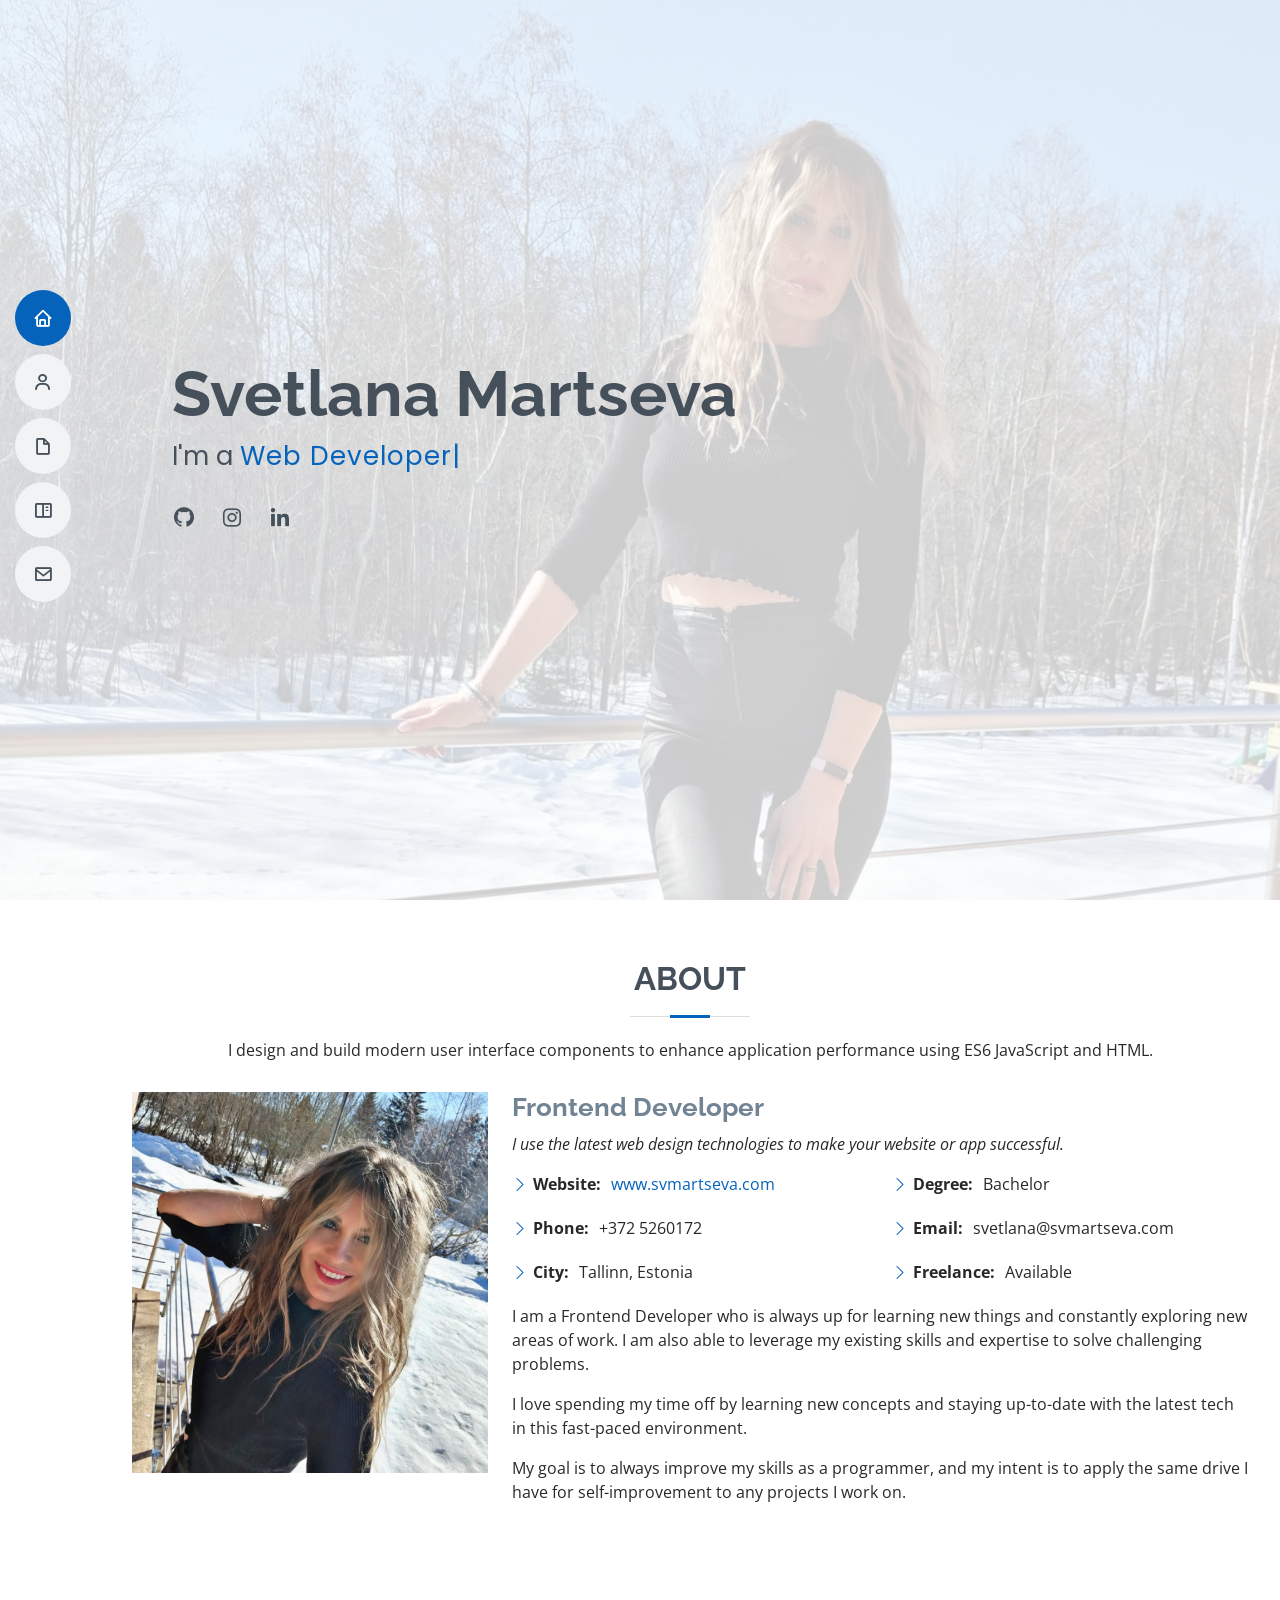
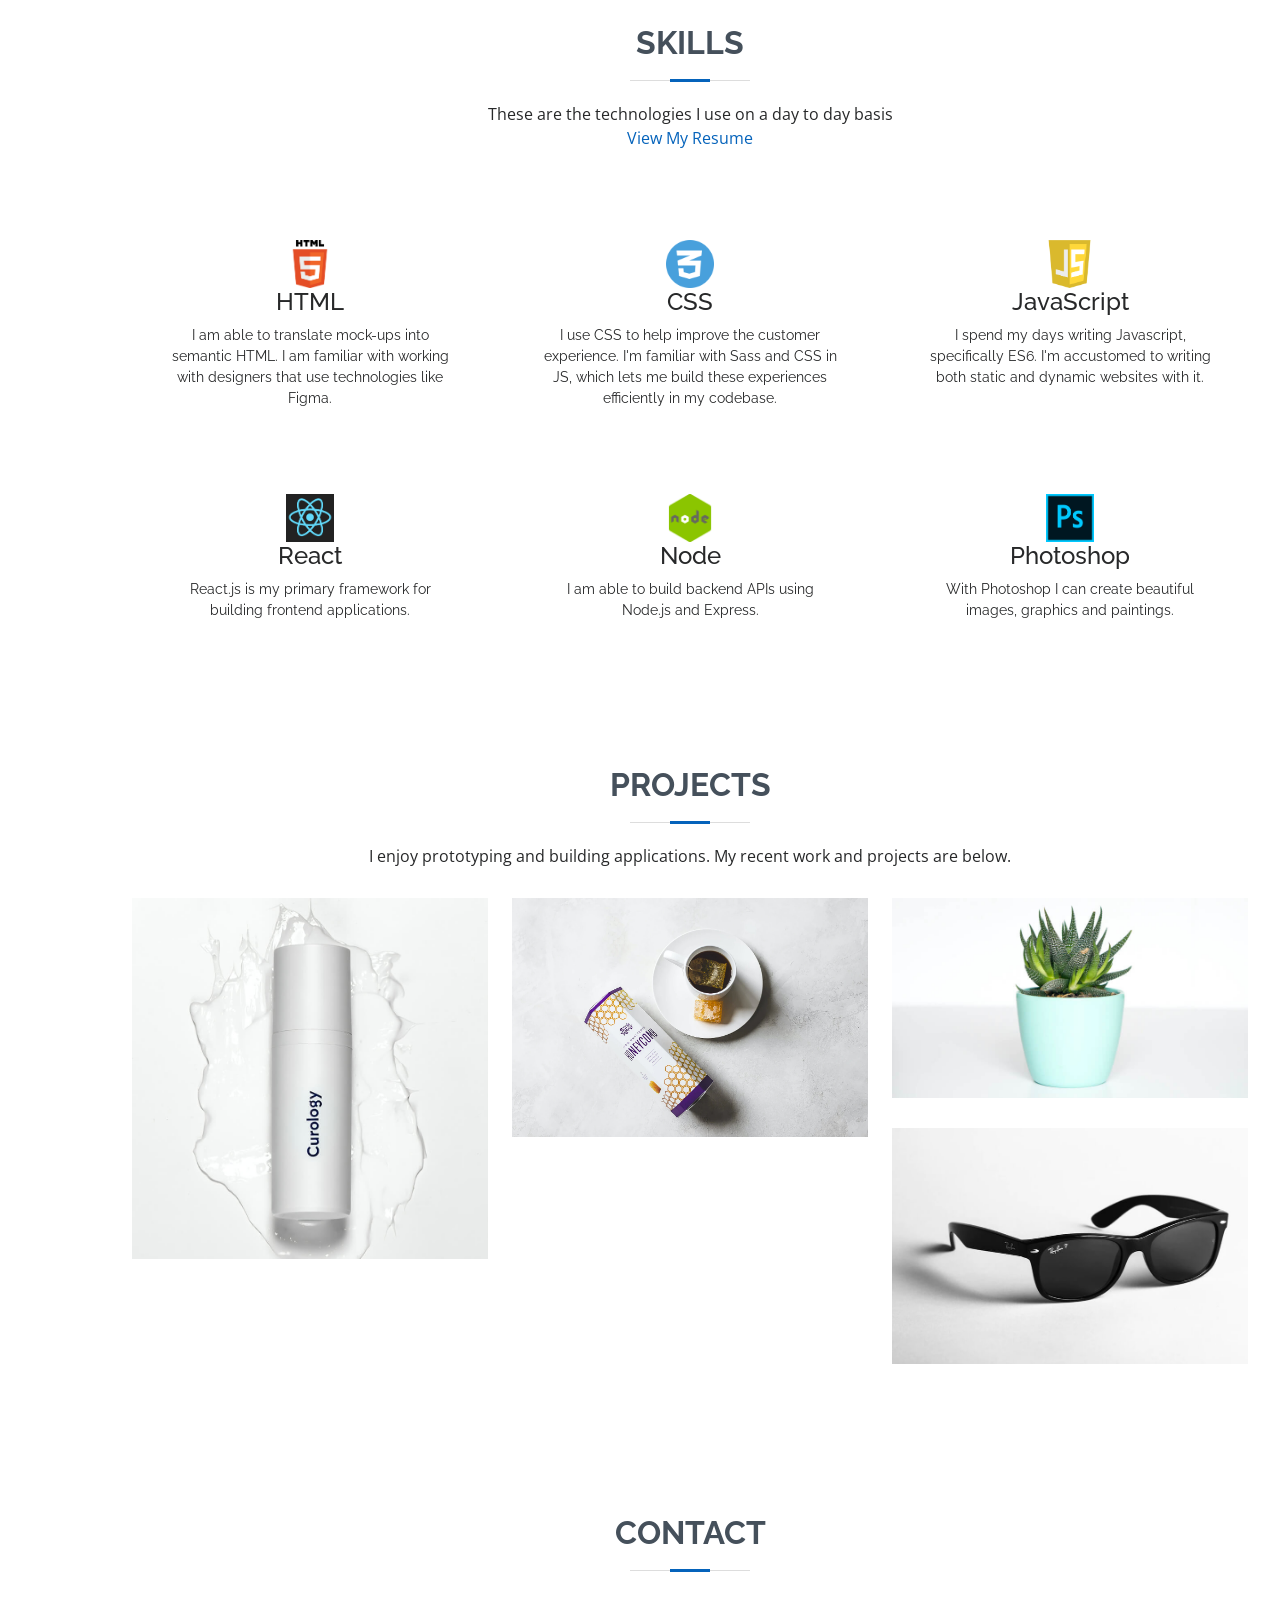
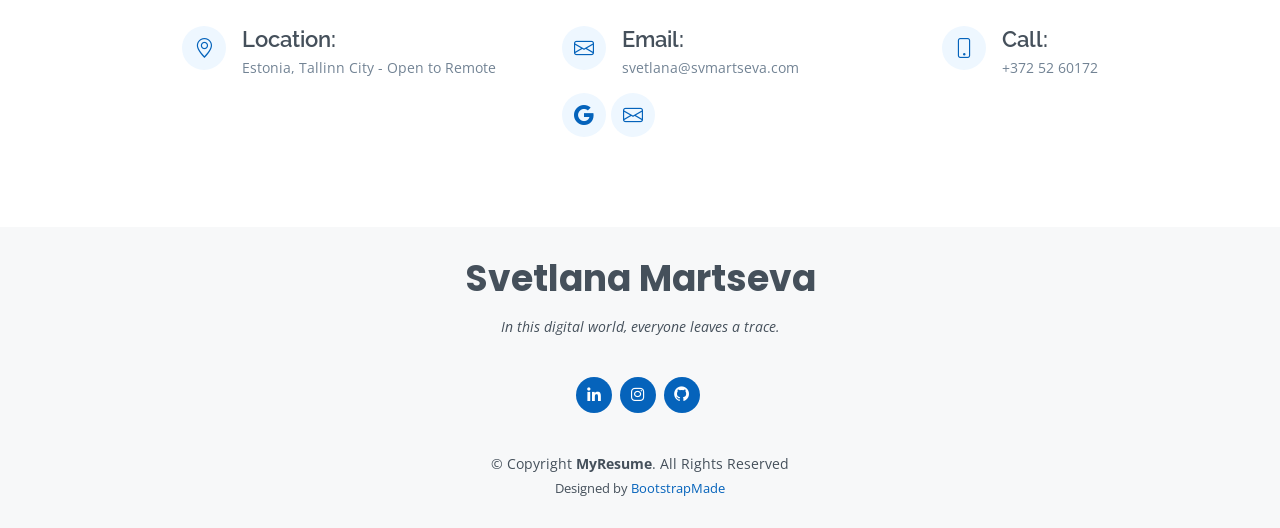
==== commit dc001f5b: "added changes" ====
--- a/index.html
+++ b/index.html
@@ -567,17 +567,16 @@
     <!-- ======= Footer ======= -->
     <footer id="footer">
       <div class="container">
-        <h3>Brandon Johnson</h3>
+        <h3>Svetlana Martseva</h3>
         <p>
-          Et aut eum quis fuga eos sunt ipsa nihil. Labore corporis magni
-          eligendi fuga maxime saepe commodi placeat.
+          In this digital world, everyone leaves a trace.
         </p>
         <div class="social-links">
-          <a href="#" class="twitter"><i class="bx bxl-twitter"></i></a>
-          <a href="#" class="facebook"><i class="bx bxl-facebook"></i></a>
-          <a href="#" class="instagram"><i class="bx bxl-instagram"></i></a>
-          <a href="#" class="google-plus"><i class="bx bxl-skype"></i></a>
-          <a href="#" class="linkedin"><i class="bx bxl-linkedin"></i></a>
+          <a href="https://www.linkedin.com/in/svmartseva/" target="_blank" class="linkedin"><i class="bx bxl-linkedin"></i></a>
+          <a href="https://www.instagram.com/svmar1203/" target="_blank" class="instagram"><i class="bx bxl-instagram"></i></a>
+           <a href="https://github.com/Svmar1203" target="_blank" class="github"
+            ><i class="bx bxl-github"></i
+          ></a>
         </div>
         <div class="copyright">
           &copy; Copyright <strong><span>MyResume</span></strong
--- a/assets/css/style.css
+++ b/assets/css/style.css
@@ -681,13 +681,14 @@
 }*/
 
 .info--contact {
-  margin-left: 100px;
-  margin-top: 40px;
+  margin-left: 50px;
+  margin-bottom: 40px;
 }
 
 .contact-links i {
   margin-right: 5px;
   margin-top: 15px;
+  margin-bottom: 30px;
 }
 
 .contact-links i:hover {
